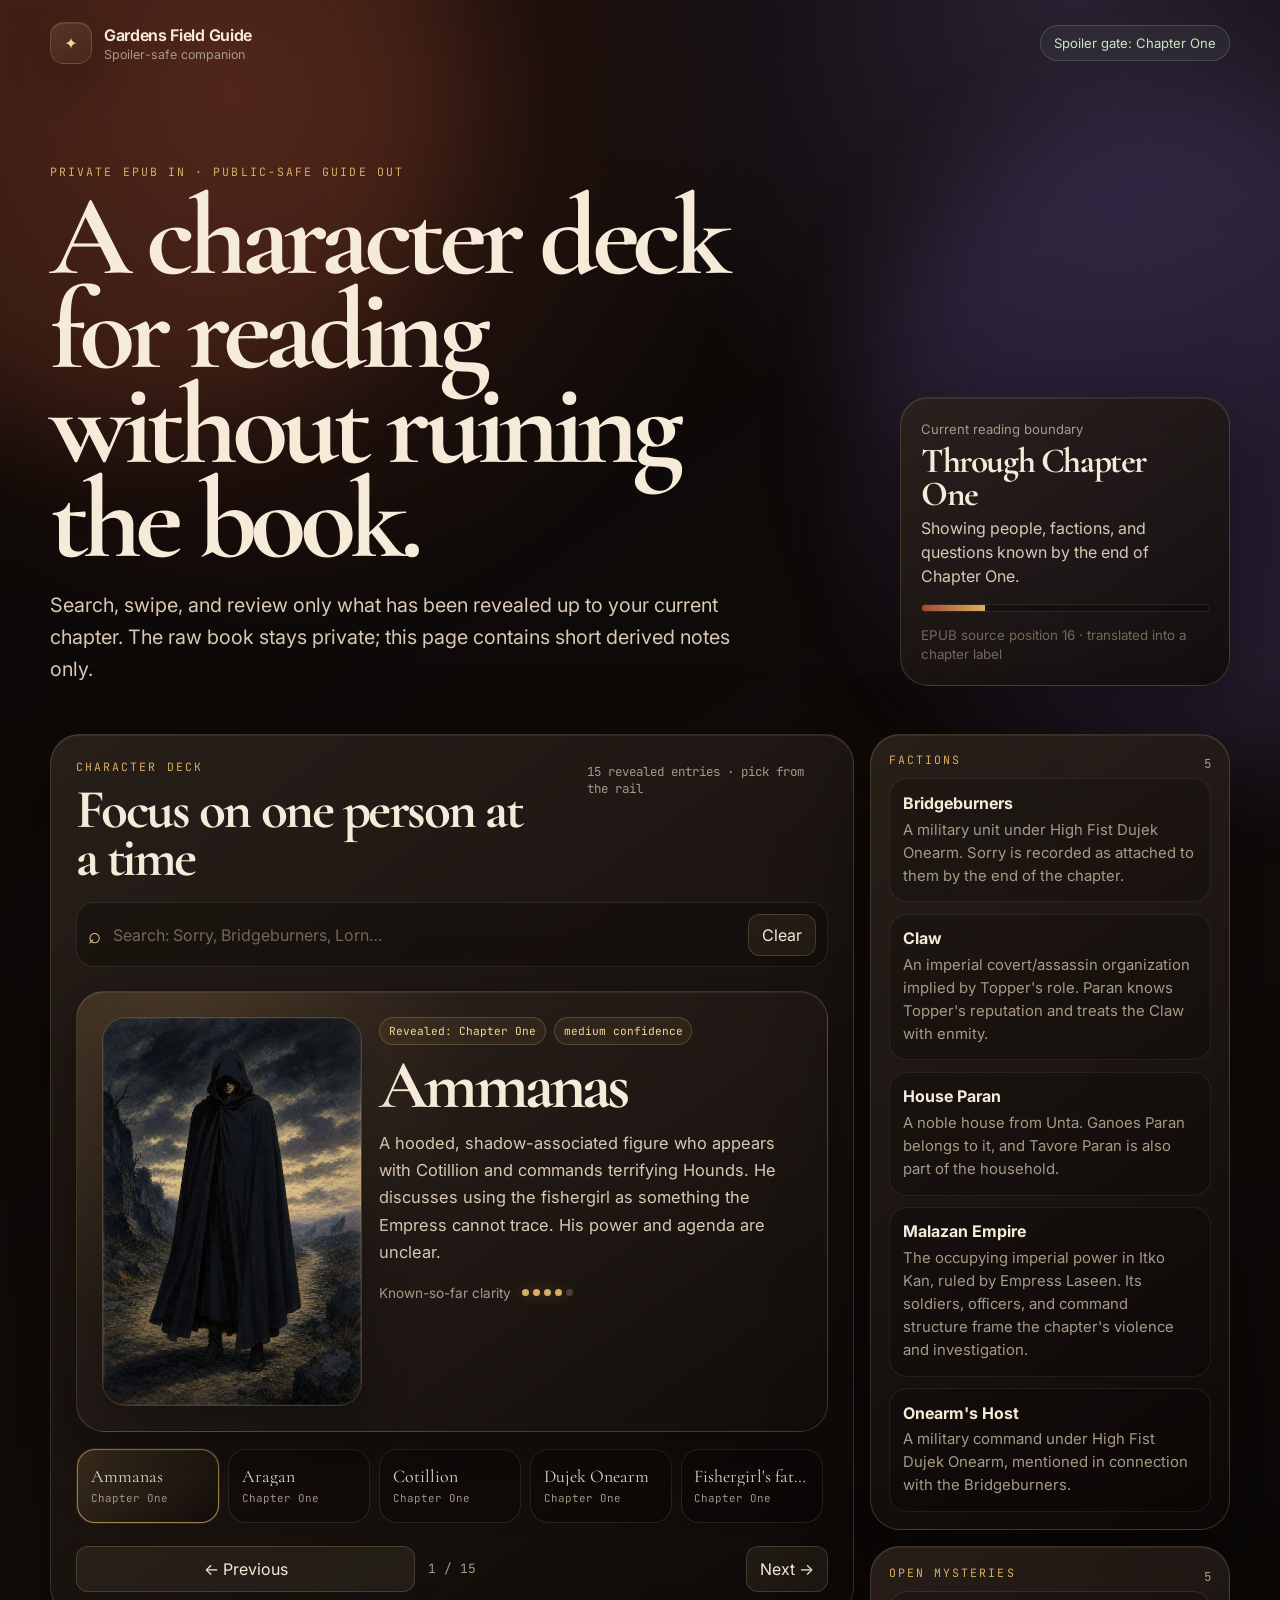
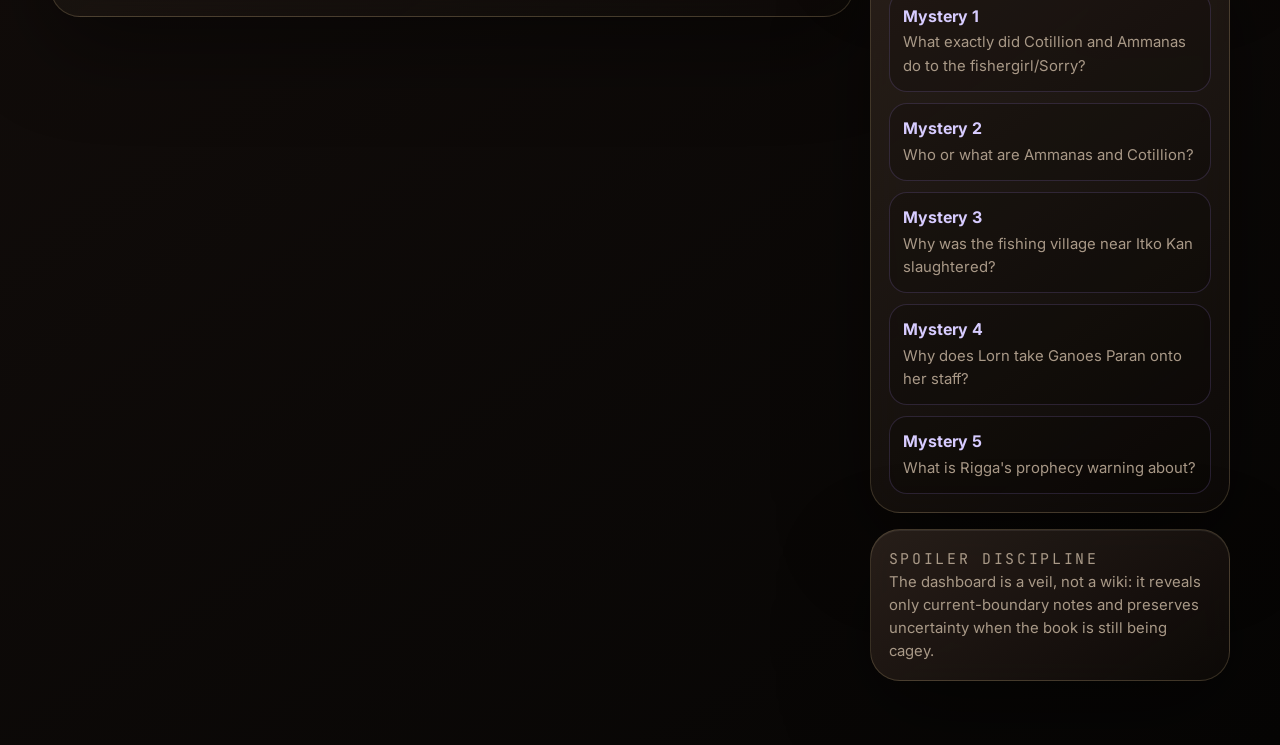
==== index.html @ d4dda5b7 "Deploy Chapter One canonical portraits" ====
<!doctype html>
<html lang="en">
<head>
  <meta charset="utf-8" />
  <meta name="viewport" content="width=device-width, initial-scale=1" />
  <title>Gardens Field Guide · Spoiler-Safe Reading Companion</title>
  <link rel="preconnect" href="https://fonts.googleapis.com">
  <link rel="preconnect" href="https://fonts.gstatic.com" crossorigin>
  <link href="https://fonts.googleapis.com/css2?family=Cormorant+Garamond:wght@500;600;700&family=Inter:wght@400;500;600;700&family=JetBrains+Mono:wght@400;500&display=swap" rel="stylesheet">
  <link rel="stylesheet" href="styles.css?v=20260531-chapter-one-canon-portraits" />
</head>
<body>
  <div class="ambient ambient-one" aria-hidden="true"></div>
  <div class="ambient ambient-two" aria-hidden="true"></div>

  <header class="masthead">
    <nav class="topbar" aria-label="Guide status">
      <a class="brand" href="#top" aria-label="Gardens field guide home">
        <span class="brand-mark">✦</span>
        <span>
          <strong>Gardens Field Guide</strong>
          <small>Spoiler-safe companion</small>
        </span>
      </a>
      <div class="status-pill" id="safe-status">No future-book facts shown</div>
    </nav>

    <section class="hero" id="top">
      <div class="hero-copy">
        <p class="eyebrow">Private EPUB in · public-safe guide out</p>
        <h1>A character deck for reading without ruining the book.</h1>
        <p class="lede">Search, swipe, and review only what has been revealed up to your current chapter. The raw book stays private; this page contains short derived notes only.</p>
      </div>

      <aside class="boundary-card" aria-labelledby="boundary-title">
        <span class="card-kicker">Current reading boundary</span>
        <h2 id="boundary-title">Through Chapter One</h2>
        <p id="boundary-explainer">Showing entries known by the end of Chapter One.</p>
        <div class="boundary-meter" aria-hidden="true"><span></span></div>
        <small id="boundary-technical">EPUB source position 16 · translated into a chapter label</small>
      </aside>
    </section>
  </header>

  <main class="layout-shell">
    <section class="deck-panel" aria-labelledby="deck-title">
      <div class="section-heading">
        <div>
          <p class="eyebrow">Character deck</p>
          <h2 id="deck-title">Focus on one person at a time</h2>
        </div>
        <p id="deck-count" class="count-label">Loading…</p>
      </div>

      <div class="search-wrap" role="search">
        <label class="sr-only" for="guide-search">Search characters, factions, or mysteries</label>
        <span aria-hidden="true">⌕</span>
        <input id="guide-search" type="search" autocomplete="off" placeholder="Search: Sorry, Bridgeburners, Lorn…" />
        <button id="clear-search" type="button">Clear</button>
      </div>

      <div class="deck-stage" aria-live="polite">
        <div id="character-stack" class="character-stack"></div>
      </div>

      <div class="deck-controls" aria-label="Character deck controls">
        <button id="prev-card" type="button">← Previous</button>
        <div id="card-progress" class="card-progress">—</div>
        <button id="next-card" type="button">Next →</button>
      </div>
    </section>

    <aside class="side-rail" aria-label="Reading notes">
      <section class="lore-panel">
        <div class="panel-title-row">
          <p class="eyebrow">Factions</p>
          <span id="faction-count">—</span>
        </div>
        <div id="factions" class="rune-list"></div>
      </section>

      <section class="lore-panel mysteries-panel">
        <div class="panel-title-row">
          <p class="eyebrow">Open mysteries</p>
          <span id="mystery-count">—</span>
        </div>
        <div id="mysteries" class="mystery-list"></div>
      </section>

      <section class="lore-panel safety-panel">
        <p class="eyebrow">Spoiler discipline</p>
        <p>The dashboard is a veil, not a wiki: it reveals only current-boundary notes and preserves uncertainty when the book is still being cagey.</p>
      </section>
    </aside>
  </main>

  <script src="app.js?v=20260531-chapter-one-canon-portraits"></script>
</body>
</html>
---- styles.css ----
:root {
  color-scheme: dark;
  --bg: #080605;
  --bg-2: #120d0b;
  --panel: rgba(28, 22, 18, 0.78);
  --panel-strong: rgba(39, 30, 24, 0.92);
  --panel-soft: rgba(255, 255, 255, 0.035);
  --ink: #f6ead9;
  --ink-soft: #d9c8b4;
  --muted: #a99987;
  --faint: #746858;
  --gold: #d9ad63;
  --gold-2: #f2d79c;
  --ember: #a14b32;
  --violet: #8d78c8;
  --green: #8fae8a;
  --border: rgba(242, 215, 156, 0.18);
  --border-soft: rgba(255, 255, 255, 0.08);
  --shadow: 0 30px 90px rgba(0, 0, 0, 0.42);
  --serif: "Cormorant Garamond", Georgia, serif;
  --sans: "Inter", system-ui, -apple-system, BlinkMacSystemFont, "Segoe UI", sans-serif;
  --mono: "JetBrains Mono", ui-monospace, SFMono-Regular, Menlo, monospace;
}

* { box-sizing: border-box; }
html { scroll-behavior: smooth; }
body {
  margin: 0;
  min-height: 100vh;
  color: var(--ink);
  font-family: var(--sans);
  background:
    radial-gradient(circle at 18% 4%, rgba(161, 75, 50, 0.32), transparent 34rem),
    radial-gradient(circle at 84% 0%, rgba(141, 120, 200, 0.22), transparent 31rem),
    linear-gradient(145deg, #090605 0%, #110c0a 48%, #060504 100%);
  overflow-x: hidden;
}

body::before {
  content: "";
  position: fixed;
  inset: 0;
  pointer-events: none;
  background-image:
    linear-gradient(rgba(255,255,255,0.025) 1px, transparent 1px),
    linear-gradient(90deg, rgba(255,255,255,0.018) 1px, transparent 1px);
  background-size: 56px 56px;
  mask-image: linear-gradient(to bottom, rgba(0,0,0,.8), transparent 82%);
  opacity: .55;
}

.ambient {
  position: fixed;
  width: 42rem;
  height: 42rem;
  border-radius: 999px;
  filter: blur(54px);
  opacity: .22;
  pointer-events: none;
  z-index: -1;
}
.ambient-one { top: -15rem; left: -13rem; background: #a14b32; }
.ambient-two { right: -16rem; top: 6rem; background: #6d5eb4; }

button, input { font: inherit; }
button { cursor: pointer; }
button:focus-visible, input:focus-visible { outline: 2px solid var(--gold); outline-offset: 3px; }

.masthead, .layout-shell { width: min(1180px, calc(100vw - 32px)); margin: 0 auto; }
.topbar {
  display: flex;
  justify-content: space-between;
  align-items: center;
  gap: 1rem;
  padding: 22px 0 10px;
}
.brand {
  display: inline-flex;
  align-items: center;
  gap: 12px;
  color: var(--ink);
  text-decoration: none;
}
.brand-mark {
  display: grid;
  place-items: center;
  width: 42px;
  height: 42px;
  border: 1px solid var(--border);
  border-radius: 14px;
  background: linear-gradient(145deg, rgba(242, 215, 156, .12), rgba(255,255,255,.02));
  color: var(--gold-2);
  box-shadow: inset 0 1px rgba(255,255,255,.08), 0 16px 40px rgba(0,0,0,.25);
}
.brand strong { display: block; font-weight: 650; letter-spacing: -0.02em; }
.brand small { display: block; margin-top: 2px; color: var(--muted); font-size: .78rem; }
.status-pill {
  border: 1px solid rgba(143, 174, 138, .28);
  color: #cde5c7;
  background: rgba(143, 174, 138, .08);
  border-radius: 999px;
  padding: 9px 13px;
  font-size: .82rem;
}

.hero {
  display: grid;
  grid-template-columns: minmax(0, 1fr) 330px;
  gap: clamp(1.2rem, 4vw, 4rem);
  align-items: end;
  padding: clamp(2rem, 7vw, 5.6rem) 0 2rem;
}
.eyebrow {
  margin: 0 0 .7rem;
  color: var(--gold);
  font-family: var(--mono);
  font-size: .72rem;
  letter-spacing: .18em;
  text-transform: uppercase;
}
h1, h2, h3 { text-wrap: pretty; }
h1 {
  max-width: 760px;
  margin: 0;
  font-family: var(--serif);
  font-size: clamp(3.25rem, 9vw, 7.3rem);
  font-weight: 700;
  line-height: .82;
  letter-spacing: -0.055em;
}
.lede {
  max-width: 690px;
  margin: 1.35rem 0 0;
  color: var(--ink-soft);
  font-size: clamp(1.02rem, 2vw, 1.24rem);
  line-height: 1.62;
}
.boundary-card, .deck-panel, .lore-panel {
  border: 1px solid var(--border);
  background: linear-gradient(145deg, rgba(44, 34, 28, .88), rgba(14, 10, 8, .78));
  box-shadow: var(--shadow), inset 0 1px rgba(255,255,255,.07);
  backdrop-filter: blur(18px);
}
.boundary-card {
  border-radius: 28px;
  padding: 1.25rem;
}
.card-kicker { color: var(--muted); font-size: .82rem; }
.boundary-card h2 {
  margin: .35rem 0 .35rem;
  font-family: var(--serif);
  font-size: 2.2rem;
  line-height: .95;
  letter-spacing: -0.04em;
}
.boundary-card p { margin: 0; color: var(--ink-soft); line-height: 1.5; }
.boundary-card small { display: block; margin-top: .85rem; color: var(--faint); line-height: 1.45; }
.boundary-meter {
  height: 8px;
  margin: 1rem 0 .8rem;
  overflow: hidden;
  border: 1px solid rgba(242, 215, 156, .12);
  border-radius: 999px;
  background: rgba(0,0,0,.28);
}
.boundary-meter span { display: block; width: 22%; height: 100%; background: linear-gradient(90deg, var(--ember), var(--gold)); box-shadow: 0 0 22px rgba(217, 173, 99, .35); }

.layout-shell {
  display: grid;
  grid-template-columns: minmax(0, 1fr) 360px;
  align-items: start;
  gap: 1rem;
  padding: 1rem 0 4rem;
}
.deck-panel, .lore-panel {
  border-radius: 30px;
}
.deck-panel { min-height: 650px; padding: clamp(1rem, 2.5vw, 1.55rem); }
.section-heading, .panel-title-row {
  display: flex;
  align-items: start;
  justify-content: space-between;
  gap: 1rem;
}
.section-heading h2 {
  margin: 0;
  font-family: var(--serif);
  font-size: clamp(2.2rem, 4.3vw, 4rem);
  line-height: .88;
  letter-spacing: -0.045em;
}
.count-label, .panel-title-row span {
  margin: .2rem 0 0;
  color: var(--muted);
  font-family: var(--mono);
  font-size: .78rem;
}
.search-wrap {
  display: grid;
  grid-template-columns: auto 1fr auto;
  align-items: center;
  gap: .65rem;
  margin: 1.25rem 0 .5rem;
  padding: .65rem .7rem;
  border: 1px solid rgba(255,255,255,.09);
  border-radius: 18px;
  background: rgba(0,0,0,.24);
}
.search-wrap span { color: var(--gold-2); font-size: 1.4rem; line-height: 1; }
.search-wrap input {
  min-width: 0;
  border: 0;
  outline: 0;
  color: var(--ink);
  background: transparent;
}
.search-wrap input::placeholder { color: var(--faint); }
.search-wrap button, .deck-controls button {
  border: 1px solid rgba(242, 215, 156, .18);
  border-radius: 12px;
  color: var(--ink);
  background: rgba(242, 215, 156, .07);
  padding: .62rem .82rem;
}
.search-wrap button:hover, .deck-controls button:hover { background: rgba(242, 215, 156, .13); }

.deck-stage {
  position: relative;
  padding: 1rem 0 0;
}
.character-stack {
  display: grid;
  gap: .95rem;
}
.focus-card-wrap {
  position: relative;
}
.character-card {
  display: grid;
  grid-template-columns: minmax(180px, 260px) minmax(0, 1fr);
  gap: 1.1rem;
  min-height: 430px;
  padding: clamp(1.05rem, 2.4vw, 1.55rem);
  border: 1px solid rgba(242, 215, 156, .18);
  border-radius: 28px;
  background:
    radial-gradient(circle at 14% 10%, rgba(217, 173, 99, .16), transparent 18rem),
    linear-gradient(145deg, rgba(48, 37, 30, .98), rgba(18, 13, 11, .98));
  box-shadow: 0 22px 70px rgba(0,0,0,.38), inset 0 1px rgba(255,255,255,.07);
}
.character-rail {
  display: grid;
  grid-auto-flow: column;
  grid-auto-columns: minmax(142px, 1fr);
  gap: .55rem;
  overflow-x: auto;
  padding: .15rem .1rem .5rem;
  scrollbar-width: thin;
  scrollbar-color: rgba(242, 215, 156, .32) rgba(0,0,0,.2);
}
.rail-card {
  min-height: 74px;
  border: 1px solid rgba(242, 215, 156, .12);
  border-radius: 18px;
  padding: .75rem .8rem;
  color: var(--ink-soft);
  background: rgba(0,0,0,.22);
  text-align: left;
  cursor: pointer;
  transition: transform .18s ease, border-color .18s ease, background .18s ease;
}
.rail-card:hover,
.rail-card:focus-visible {
  transform: translateY(-2px);
  border-color: rgba(242, 215, 156, .34);
  background: rgba(242, 215, 156, .075);
  outline: none;
}
.rail-card[aria-current="true"] {
  border-color: rgba(217, 173, 99, .7);
  background: linear-gradient(145deg, rgba(217, 173, 99, .18), rgba(0,0,0,.22));
  box-shadow: inset 0 1px rgba(255,255,255,.06), 0 0 0 1px rgba(217,173,99,.12);
}
.rail-name {
  display: block;
  overflow: hidden;
  text-overflow: ellipsis;
  white-space: nowrap;
  color: var(--ink);
  font-family: var(--serif);
  font-size: 1.12rem;
  line-height: 1.05;
}
.rail-meta {
  display: block;
  margin-top: .35rem;
  color: var(--muted);
  font-family: var(--mono);
  font-size: .68rem;
}
.sigel, .character-portrait {
  position: relative;
  display: grid;
  place-items: center;
  align-self: start;
  width: 100%;
  max-width: 260px;
  min-height: 348px;
  border: 1px solid rgba(242, 215, 156, .22);
  border-radius: 54px 54px 22px 22px;
  overflow: hidden;
  color: var(--gold-2);
  background:
    linear-gradient(135deg, rgba(217, 173, 99, .15), transparent),
    rgba(0,0,0,.25);
  box-shadow: inset 0 1px rgba(255,255,255,.08), 0 18px 46px rgba(0,0,0,.28);
  font-family: var(--serif);
  font-size: 4rem;
  font-weight: 700;
  text-transform: uppercase;
}
.sigel {
  width: 118px;
  height: 148px;
  min-height: 148px;
  max-width: 118px;
}
.character-portrait {
  margin: 0;
  border-radius: 24px;
  background: rgba(0,0,0,.28);
}
.character-portrait img {
  width: 100%;
  height: 100%;
  min-height: 348px;
  object-fit: cover;
  object-position: center top;
  display: block;
}
.character-portrait::after {
  content: "";
  position: absolute;
  inset: 0;
  pointer-events: none;
  box-shadow: inset 0 0 0 1px rgba(255,255,255,.06), inset 0 -52px 72px rgba(0,0,0,.22);
}
.sigel::after {
  content: "";
  position: absolute;
  inset: 12px;
  border: 1px solid rgba(242, 215, 156, .14);
  border-radius: inherit;
}
.card-body { min-width: 0; }
.card-meta {
  display: flex;
  flex-wrap: wrap;
  align-items: center;
  gap: .5rem;
  margin-bottom: .75rem;
}
.badge {
  display: inline-flex;
  align-items: center;
  gap: .35rem;
  min-height: 28px;
  padding: .28rem .55rem;
  border: 1px solid rgba(242, 215, 156, .2);
  border-radius: 999px;
  color: var(--gold-2);
  background: rgba(217, 173, 99, .075);
  font-family: var(--mono);
  font-size: .7rem;
}
.character-card h3 {
  margin: 0;
  font-family: var(--serif);
  font-size: clamp(2.5rem, 5.4vw, 4.7rem);
  line-height: .82;
  letter-spacing: -0.055em;
}
.character-card p {
  max-width: 650px;
  margin: 1rem 0 0;
  color: var(--ink-soft);
  font-size: 1.03rem;
  line-height: 1.66;
}
.proximity-row {
  display: flex;
  align-items: center;
  gap: .7rem;
  margin-top: 1.15rem;
  color: var(--muted);
  font-size: .85rem;
}
.proximity-dots { display: inline-flex; gap: .25rem; }
.proximity-dots span {
  width: 7px;
  height: 7px;
  border-radius: 99px;
  background: rgba(242, 215, 156, .22);
}
.proximity-dots span.active { background: var(--gold); box-shadow: 0 0 16px rgba(217,173,99,.45); }
.empty-state {
  position: absolute;
  inset: 0;
  display: grid;
  place-items: center;
  min-height: 280px;
  border: 1px dashed rgba(242, 215, 156, .2);
  border-radius: 28px;
  color: var(--muted);
  text-align: center;
  padding: 2rem;
}
.deck-controls {
  display: grid;
  grid-template-columns: 1fr auto 1fr;
  align-items: center;
  gap: .8rem;
  margin-top: .9rem;
}
.deck-controls button { min-height: 46px; }
.deck-controls button:last-child { justify-self: end; }
.card-progress { color: var(--muted); font-family: var(--mono); font-size: .8rem; }

.side-rail { display: grid; gap: 1rem; align-content: start; }
.lore-panel { padding: 1.1rem; }
.rune-list, .mystery-list { display: grid; gap: .7rem; }
.rune-item, .mystery-item {
  border: 1px solid rgba(255,255,255,.075);
  border-radius: 18px;
  padding: .85rem;
  background: rgba(0,0,0,.19);
}
.rune-item strong, .mystery-item strong { display: block; margin-bottom: .35rem; color: var(--ink); }
.rune-item p, .mystery-item p, .safety-panel p { margin: 0; color: var(--muted); line-height: 1.55; font-size: .93rem; }
.mystery-item { border-color: rgba(141, 120, 200, .22); }
.mystery-item strong { color: #d7ccff; }

.sr-only {
  position: absolute;
  width: 1px;
  height: 1px;
  padding: 0;
  margin: -1px;
  overflow: hidden;
  clip: rect(0, 0, 0, 0);
  white-space: nowrap;
  border: 0;
}

@media (max-width: 980px) {
  .hero, .layout-shell { grid-template-columns: 1fr; }
  .boundary-card { max-width: 520px; }
  .side-rail { grid-template-columns: 1fr 1fr; }
  .safety-panel { grid-column: 1 / -1; }
}
@media (max-width: 680px) {
  .masthead, .layout-shell { width: min(100vw - 22px, 1180px); }
  .topbar { align-items: start; }
  .status-pill { display: none; }
  h1 { font-size: clamp(3rem, 16vw, 4.7rem); }
  .section-heading { display: block; }
  .deck-panel { min-height: auto; border-radius: 22px; }
  .character-card { min-height: auto; grid-template-columns: 1fr; gap: .85rem; }
  .character-portrait { max-width: 100%; min-height: 420px; }
  .character-portrait img { min-height: 420px; }
  .character-rail { grid-auto-columns: minmax(132px, 72%); }
  .sigel { width: 82px; height: 100px; border-radius: 38px 38px 18px 18px; font-size: 3rem; }
  .character-card p { font-size: .97rem; }
  .side-rail { grid-template-columns: 1fr; }
  .safety-panel { grid-column: auto; }
  .search-wrap { grid-template-columns: auto 1fr; }
  .search-wrap button { grid-column: 1 / -1; width: 100%; }
}

@media (prefers-reduced-motion: reduce) {
  *, *::before, *::after { transition: none !important; animation: none !important; scroll-behavior: auto !important; }
}
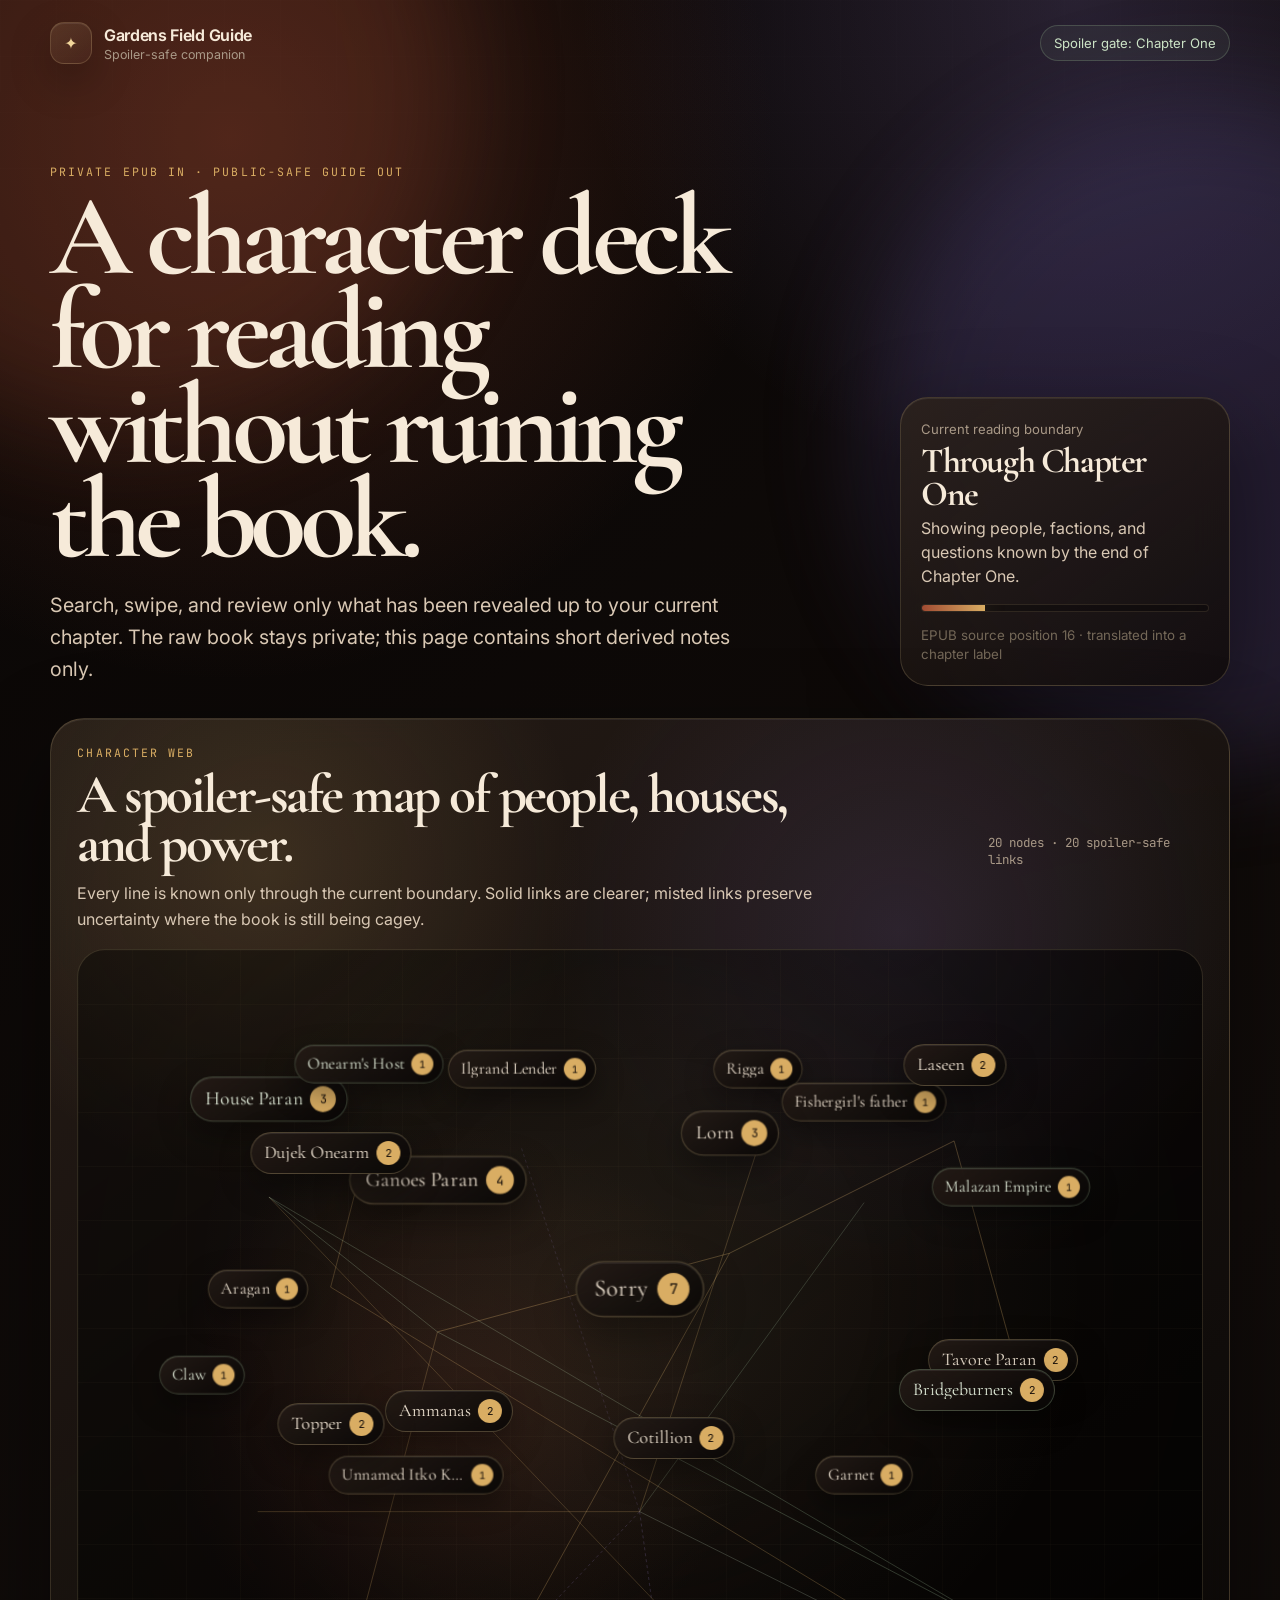
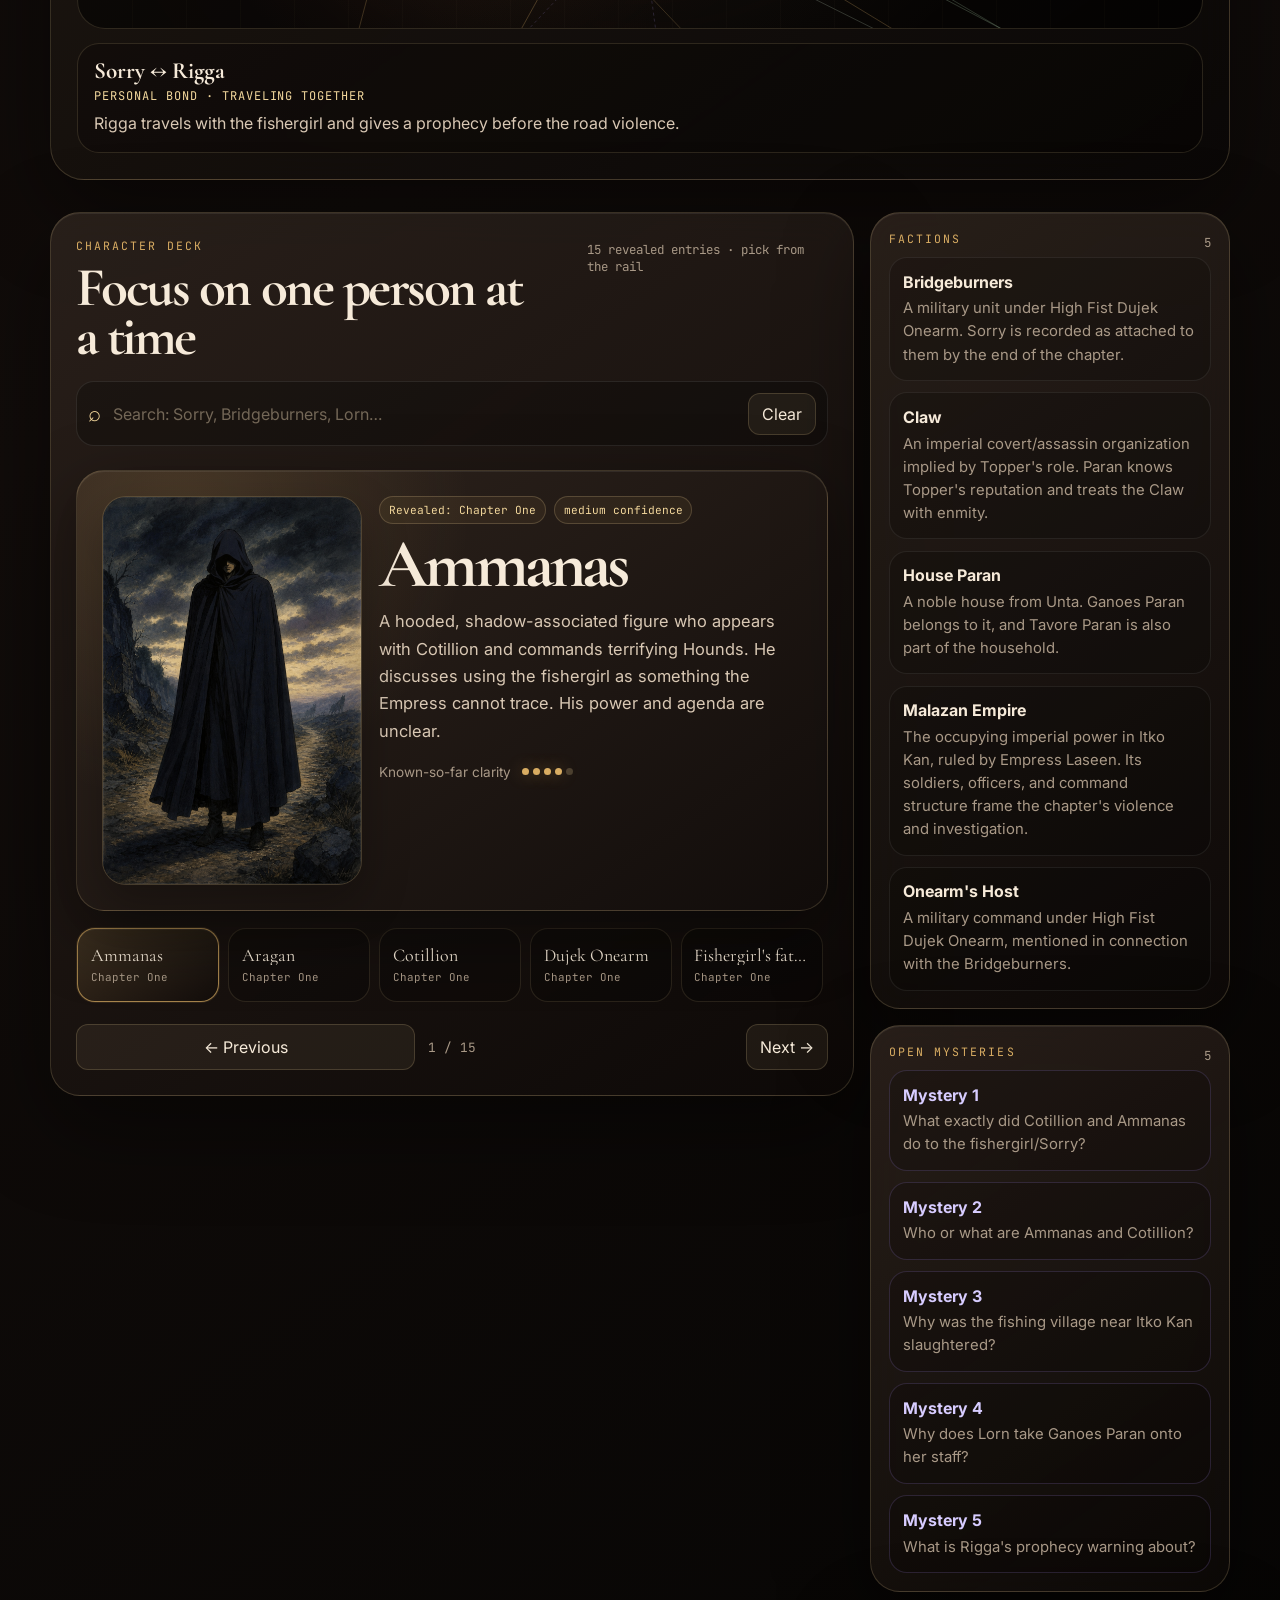
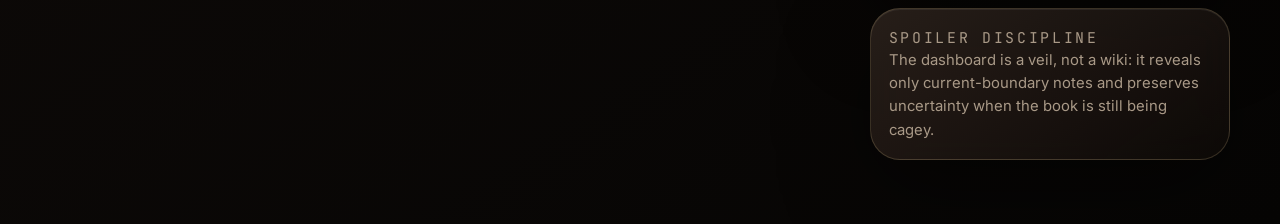
==== commit af10046f: "Deploy character relationship web" ====
--- a/index.html
+++ b/index.html
@@ -7,7 +7,7 @@
   <link rel="preconnect" href="https://fonts.googleapis.com">
   <link rel="preconnect" href="https://fonts.gstatic.com" crossorigin>
   <link href="https://fonts.googleapis.com/css2?family=Cormorant+Garamond:wght@500;600;700&family=Inter:wght@400;500;600;700&family=JetBrains+Mono:wght@400;500&display=swap" rel="stylesheet">
-  <link rel="stylesheet" href="styles.css?v=20260531-chapter-one-canon-portraits" />
+  <link rel="stylesheet" href="styles.css?v=20260603-character-web" />
 </head>
 <body>
   <div class="ambient ambient-one" aria-hidden="true"></div>
@@ -41,6 +41,21 @@
       </aside>
     </section>
   </header>
+
+  <section class="map-shell" aria-labelledby="map-title">
+    <div class="map-panel">
+      <div class="section-heading map-heading">
+        <div>
+          <p class="eyebrow">Character web</p>
+          <h2 id="map-title">A spoiler-safe map of people, houses, and power.</h2>
+        </div>
+        <p id="map-count" class="count-label">Loading…</p>
+      </div>
+      <p class="map-lede">Every line is known only through the current boundary. Solid links are clearer; misted links preserve uncertainty where the book is still being cagey.</p>
+      <div class="map-stage" id="relationship-map" aria-label="Character relationship map"></div>
+      <div id="map-detail" class="map-detail" aria-live="polite"></div>
+    </div>
+  </section>
 
   <main class="layout-shell">
     <section class="deck-panel" aria-labelledby="deck-title">
@@ -94,6 +109,6 @@
     </aside>
   </main>
 
-  <script src="app.js?v=20260531-chapter-one-canon-portraits"></script>
+  <script src="app.js?v=20260603-character-web"></script>
 </body>
 </html>
--- a/styles.css
+++ b/styles.css
@@ -480,3 +480,178 @@
 @media (prefers-reduced-motion: reduce) {
   *, *::before, *::after { transition: none !important; animation: none !important; scroll-behavior: auto !important; }
 }
+
+/* Spoiler-safe character web */
+.map-shell {
+  width: min(1180px, calc(100vw - 32px));
+  margin: 0 auto;
+  padding: 0 0 1rem;
+}
+
+.map-panel {
+  border: 1px solid var(--border);
+  border-radius: 34px;
+  padding: clamp(1rem, 2.6vw, 1.65rem);
+  background:
+    radial-gradient(circle at 18% 14%, rgba(217, 173, 99, .15), transparent 20rem),
+    radial-gradient(circle at 72% 20%, rgba(141, 120, 200, .16), transparent 22rem),
+    linear-gradient(145deg, rgba(39, 30, 24, .92), rgba(10, 7, 6, .88));
+  box-shadow: var(--shadow), inset 0 1px rgba(255,255,255,.07);
+  backdrop-filter: blur(18px);
+}
+
+.map-heading { align-items: end; }
+.map-lede {
+  max-width: 760px;
+  margin: .8rem 0 1rem;
+  color: var(--ink-soft);
+  line-height: 1.62;
+}
+
+.map-stage {
+  position: relative;
+  min-height: clamp(500px, 55vw, 680px);
+  border: 1px solid rgba(242, 215, 156, .14);
+  border-radius: 28px;
+  overflow: hidden;
+  background:
+    radial-gradient(circle at 50% 50%, rgba(242, 215, 156, .08), transparent 28rem),
+    radial-gradient(circle at 34% 68%, rgba(161, 75, 50, .16), transparent 18rem),
+    linear-gradient(145deg, rgba(0,0,0,.28), rgba(0,0,0,.52));
+}
+
+.map-canvas,
+.map-veil,
+.map-edge,
+.map-edge svg {
+  position: absolute;
+  inset: 0;
+}
+
+.map-canvas {
+  overflow: hidden;
+  border-radius: inherit;
+}
+
+.map-veil {
+  pointer-events: none;
+  background-image:
+    linear-gradient(rgba(242,215,156,.035) 1px, transparent 1px),
+    linear-gradient(90deg, rgba(242,215,156,.026) 1px, transparent 1px),
+    radial-gradient(circle at center, transparent 0 34%, rgba(0,0,0,.22) 88%);
+  background-size: 54px 54px, 54px 54px, 100% 100%;
+  opacity: .72;
+}
+
+.map-edge {
+  border: 0;
+  padding: 0;
+  background: transparent;
+  cursor: pointer;
+  opacity: var(--alpha, .72);
+  mix-blend-mode: screen;
+  transition: opacity .18s ease, filter .18s ease;
+}
+
+.map-edge line {
+  stroke: rgba(217, 173, 99, .64);
+  stroke-width: .42;
+  vector-effect: non-scaling-stroke;
+  filter: drop-shadow(0 0 6px rgba(217,173,99,.26));
+}
+
+.map-edge line.uncertain {
+  stroke: rgba(141, 120, 200, .62);
+  stroke-dasharray: 3 3;
+}
+
+.map-edge-command line { stroke: rgba(217, 173, 99, .78); }
+.map-edge-lineage line { stroke: rgba(143, 174, 138, .76); }
+.map-edge-mystery line,
+.map-edge-uncertain line { stroke: rgba(141, 120, 200, .72); }
+.map-edge-faction line { stroke: rgba(205, 229, 199, .62); }
+.map-edge:hover,
+.map-edge.is-selected,
+.map-edge.is-related { opacity: 1; filter: brightness(1.4); }
+.map-edge.is-selected line,
+.map-edge.is-related line { stroke-width: .78; }
+
+.map-node {
+  position: absolute;
+  left: calc(var(--x) * 1%);
+  top: calc(var(--y) * 1%);
+  transform: translate(-50%, -50%) scale(var(--node-scale, 1));
+  display: grid;
+  grid-template-columns: minmax(0, 1fr) auto;
+  align-items: center;
+  gap: .45rem;
+  max-width: 190px;
+  min-height: 42px;
+  border: 1px solid rgba(242, 215, 156, .24);
+  border-radius: 999px;
+  padding: .48rem .62rem .48rem .82rem;
+  color: var(--ink);
+  background: linear-gradient(145deg, rgba(36, 27, 22, .96), rgba(9, 7, 6, .9));
+  box-shadow: 0 12px 32px rgba(0,0,0,.38), inset 0 1px rgba(255,255,255,.08);
+  backdrop-filter: blur(12px);
+  z-index: 3;
+  transition: transform .18s ease, border-color .18s ease, background .18s ease, box-shadow .18s ease;
+}
+
+.map-node span {
+  overflow: hidden;
+  text-overflow: ellipsis;
+  white-space: nowrap;
+  font-family: var(--serif);
+  font-size: clamp(.92rem, 1.4vw, 1.18rem);
+  line-height: 1;
+}
+
+.map-node em {
+  display: grid;
+  place-items: center;
+  width: 24px;
+  height: 24px;
+  border-radius: 99px;
+  color: #140d09;
+  background: var(--gold);
+  font-family: var(--mono);
+  font-size: .68rem;
+  font-style: normal;
+}
+
+.map-node-faction {
+  border-color: rgba(143, 174, 138, .34);
+  color: #e7f2df;
+}
+.map-node-concept { border-color: rgba(141, 120, 200, .34); }
+.map-node:hover,
+.map-node.is-selected,
+.map-node.is-related {
+  transform: translate(-50%, -50%) scale(calc(var(--node-scale, 1) * 1.08));
+  border-color: rgba(242, 215, 156, .7);
+  background: linear-gradient(145deg, rgba(70, 50, 34, .98), rgba(15, 10, 8, .96));
+  box-shadow: 0 18px 46px rgba(0,0,0,.42), 0 0 0 1px rgba(217,173,99,.2), 0 0 32px rgba(217,173,99,.16);
+}
+
+.map-detail {
+  display: grid;
+  gap: .25rem;
+  min-height: 110px;
+  margin-top: .9rem;
+  border: 1px solid rgba(242, 215, 156, .14);
+  border-radius: 22px;
+  padding: 1rem;
+  background: rgba(0,0,0,.22);
+}
+.map-detail strong { color: var(--ink); font-family: var(--serif); font-size: 1.45rem; line-height: 1; }
+.map-detail span { color: var(--gold-2); font-family: var(--mono); font-size: .75rem; text-transform: uppercase; letter-spacing: .08em; }
+.map-detail p { margin: .2rem 0 0; color: var(--ink-soft); line-height: 1.55; }
+
+@media (max-width: 680px) {
+  .map-shell { width: min(100vw - 22px, 1180px); }
+  .map-stage { min-height: 620px; }
+  .map-node { max-width: 138px; min-height: 38px; padding: .42rem .48rem .42rem .62rem; }
+  .map-node span { font-size: .92rem; }
+  .map-node em { width: 20px; height: 20px; font-size: .62rem; }
+}
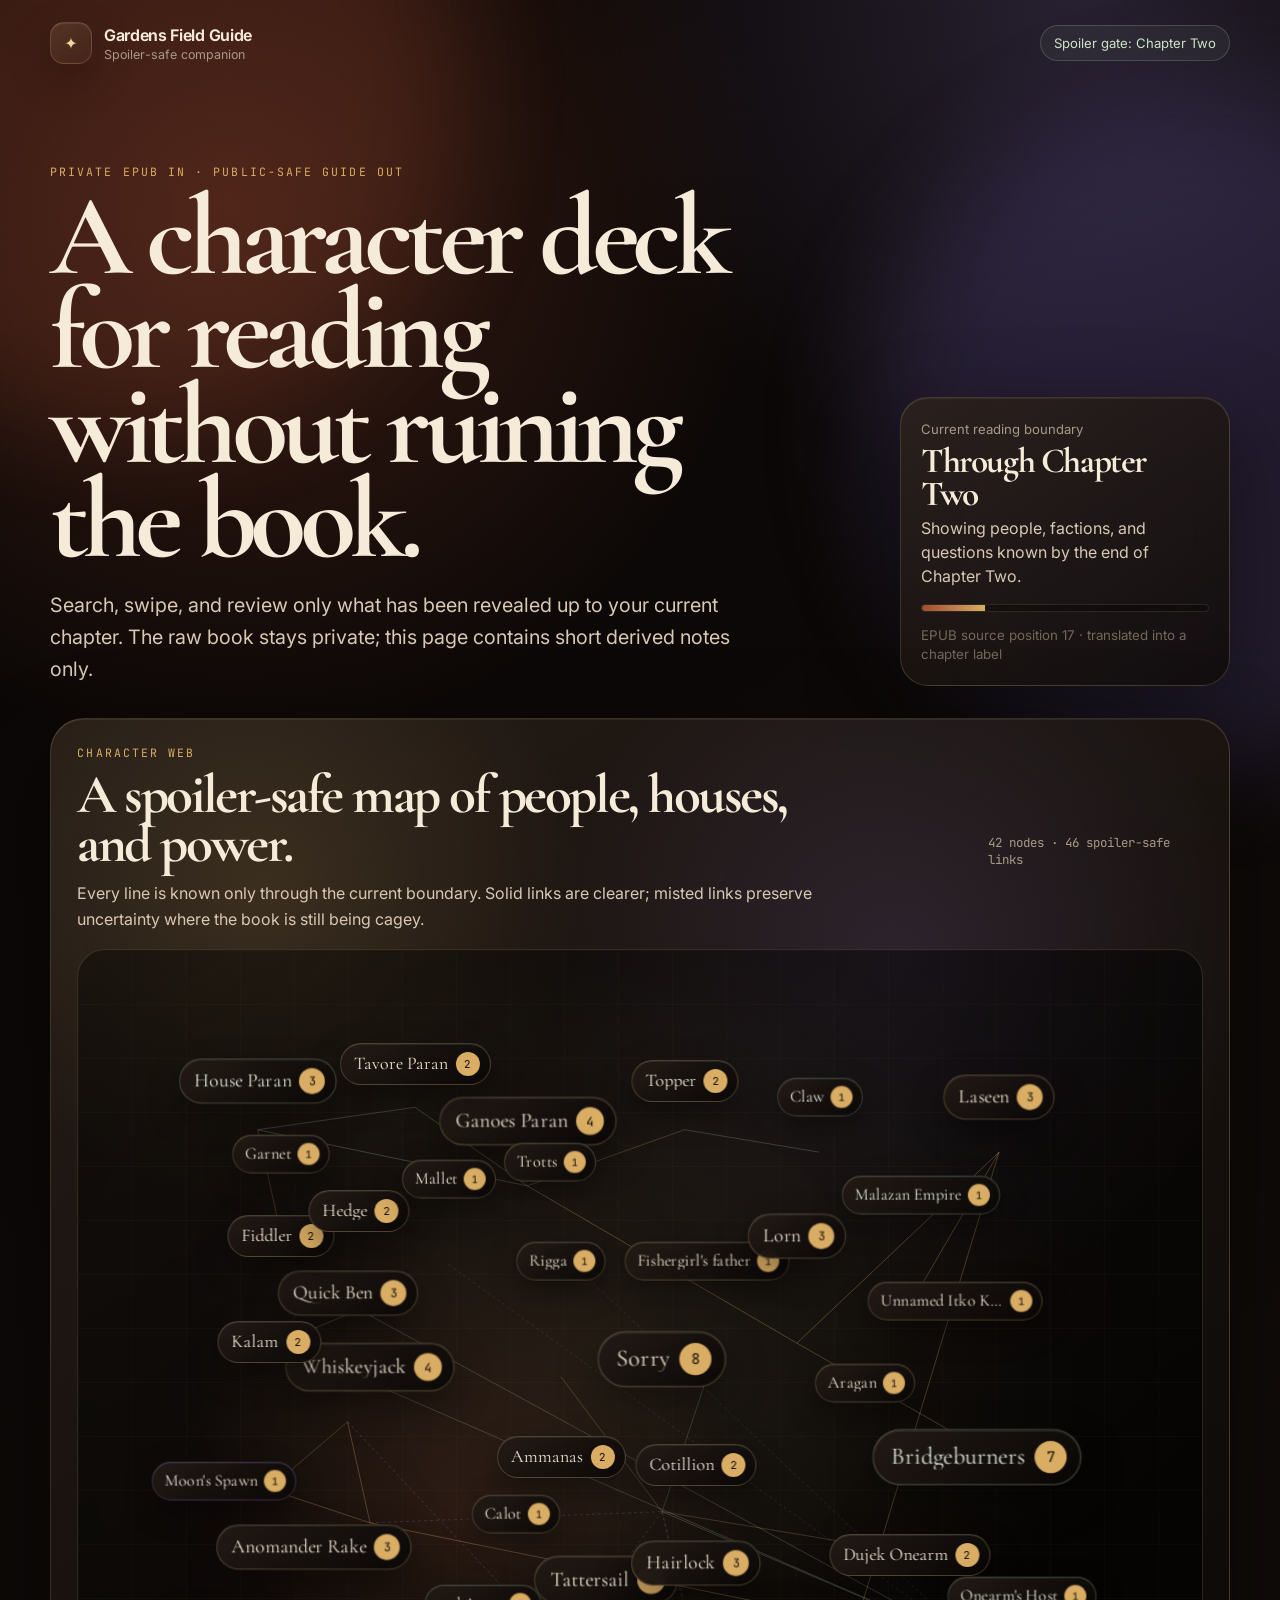
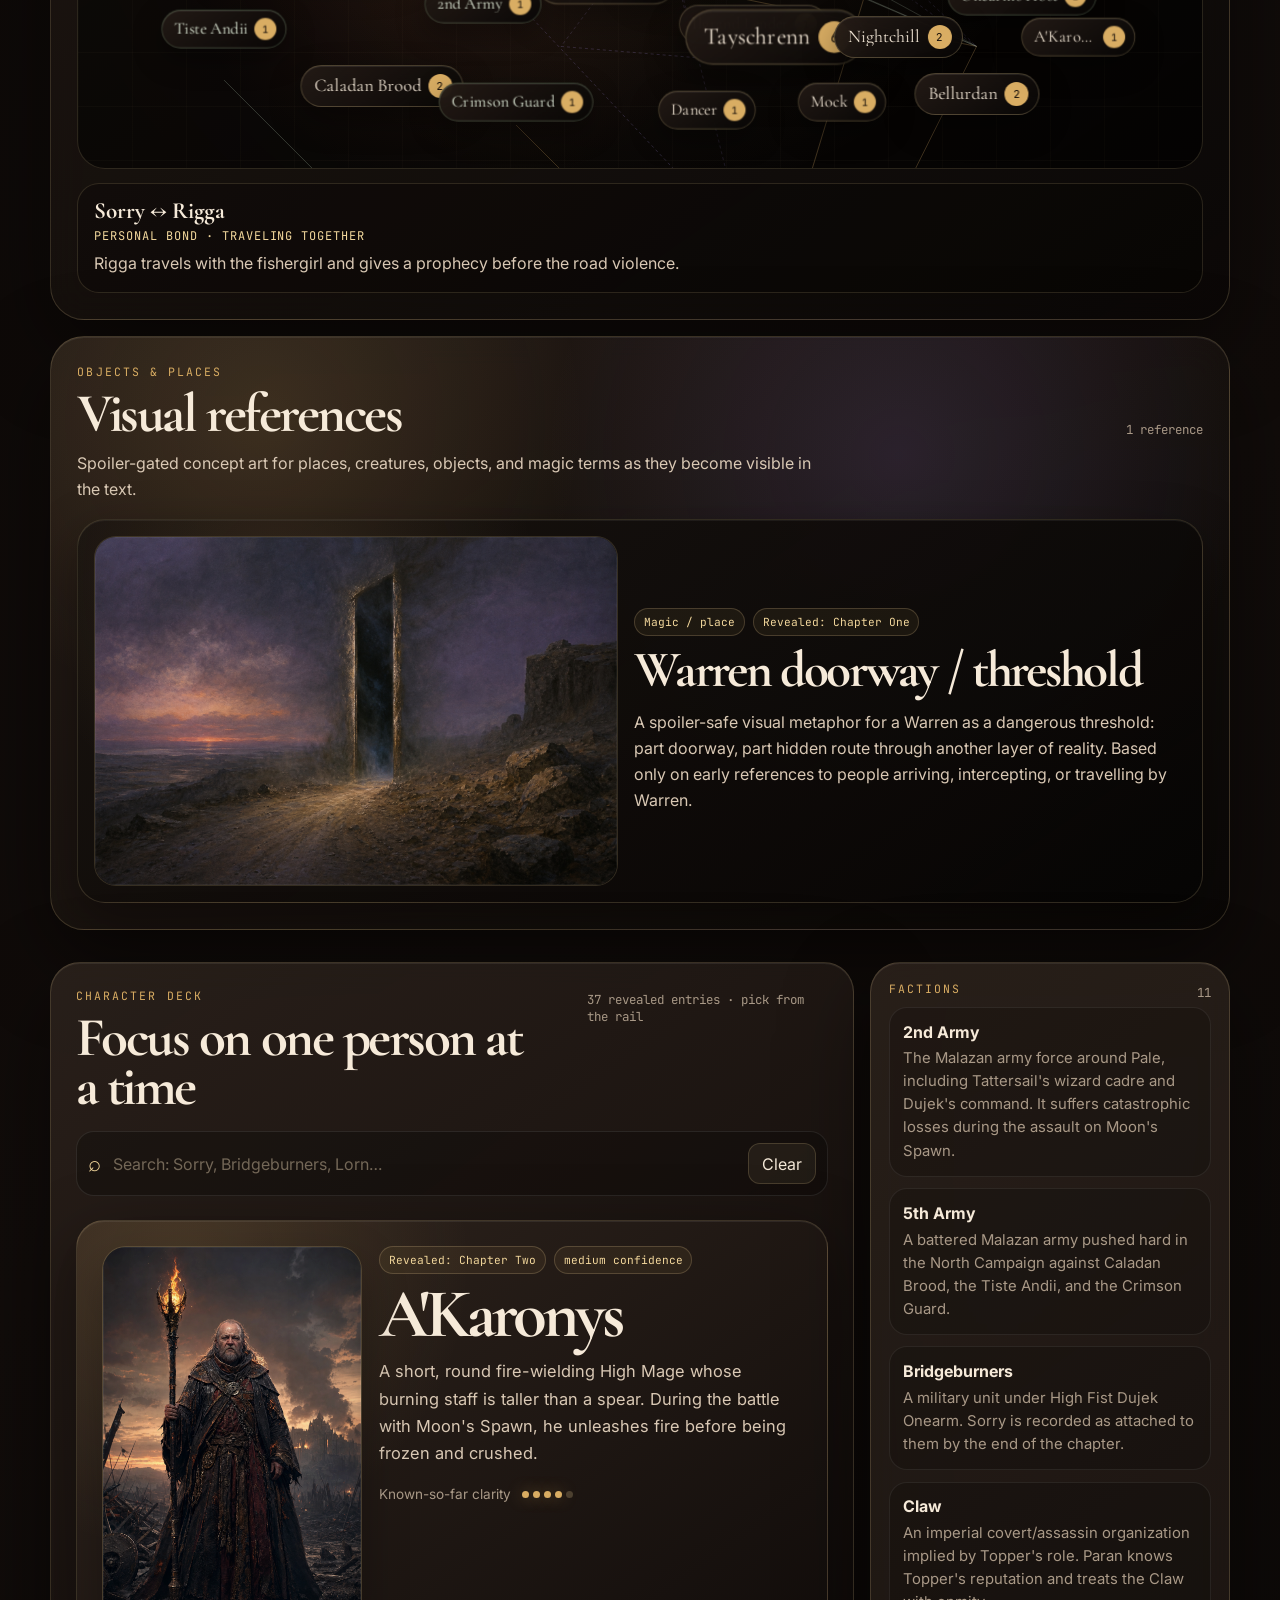
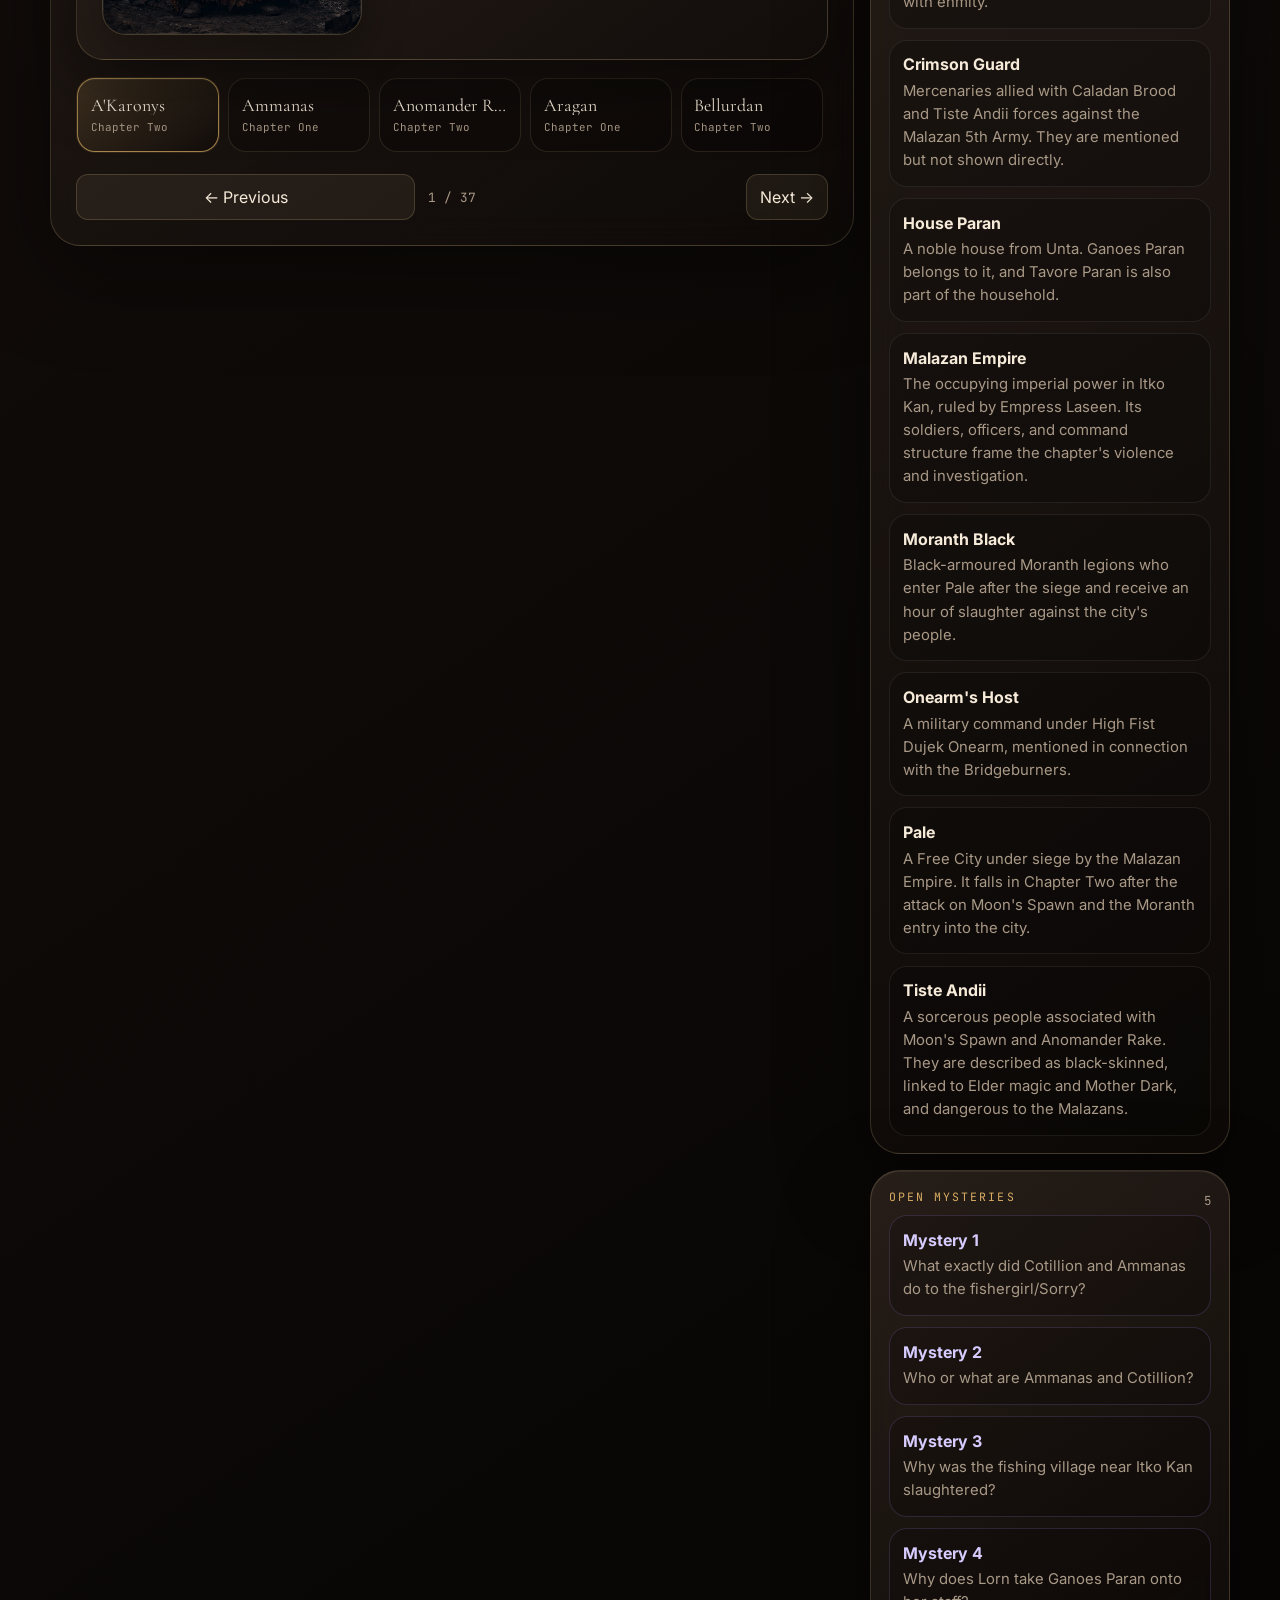
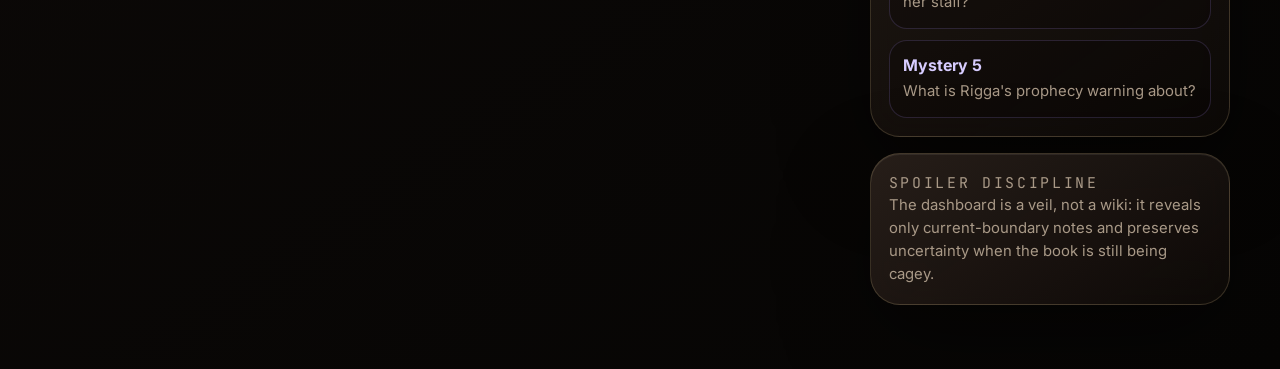
==== commit fd4ba72f: "Deploy Warren doorway visual reference" ====
--- a/index.html
+++ b/index.html
@@ -7,7 +7,7 @@
   <link rel="preconnect" href="https://fonts.googleapis.com">
   <link rel="preconnect" href="https://fonts.gstatic.com" crossorigin>
   <link href="https://fonts.googleapis.com/css2?family=Cormorant+Garamond:wght@500;600;700&family=Inter:wght@400;500;600;700&family=JetBrains+Mono:wght@400;500&display=swap" rel="stylesheet">
-  <link rel="stylesheet" href="styles.css?v=20260603-character-web" />
+  <link rel="stylesheet" href="styles.css?v=20260708-warren-door-reference" />
 </head>
 <body>
   <div class="ambient ambient-one" aria-hidden="true"></div>
@@ -54,6 +54,20 @@
       <p class="map-lede">Every line is known only through the current boundary. Solid links are clearer; misted links preserve uncertainty where the book is still being cagey.</p>
       <div class="map-stage" id="relationship-map" aria-label="Character relationship map"></div>
       <div id="map-detail" class="map-detail" aria-live="polite"></div>
+    </div>
+  </section>
+
+  <section class="reference-shell" aria-labelledby="reference-title">
+    <div class="reference-panel">
+      <div class="section-heading reference-heading">
+        <div>
+          <p class="eyebrow">Objects & places</p>
+          <h2 id="reference-title">Visual references</h2>
+        </div>
+        <p id="reference-count" class="count-label">Loading…</p>
+      </div>
+      <p class="reference-lede">Spoiler-gated concept art for places, creatures, objects, and magic terms as they become visible in the text.</p>
+      <div id="visual-references" class="reference-grid"></div>
     </div>
   </section>
 
@@ -109,6 +123,6 @@
     </aside>
   </main>
 
-  <script src="app.js?v=20260603-character-web"></script>
+  <script src="app.js?v=20260708-warren-door-reference"></script>
 </body>
 </html>
--- a/styles.css
+++ b/styles.css
@@ -482,13 +482,15 @@
 }
 
 /* Spoiler-safe character web */
-.map-shell {
+.map-shell,
+.reference-shell {
   width: min(1180px, calc(100vw - 32px));
   margin: 0 auto;
   padding: 0 0 1rem;
 }
 
-.map-panel {
+.map-panel,
+.reference-panel {
   border: 1px solid var(--border);
   border-radius: 34px;
   padding: clamp(1rem, 2.6vw, 1.65rem);
@@ -500,8 +502,10 @@
   backdrop-filter: blur(18px);
 }
 
-.map-heading { align-items: end; }
-.map-lede {
+.map-heading,
+.reference-heading { align-items: end; }
+.map-lede,
+.reference-lede {
   max-width: 760px;
   margin: .8rem 0 1rem;
   color: var(--ink-soft);
@@ -510,7 +514,7 @@
 
 .map-stage {
   position: relative;
-  min-height: clamp(500px, 55vw, 680px);
+  min-height: clamp(640px, 68vw, 820px);
   border: 1px solid rgba(242, 215, 156, .14);
   border-radius: 28px;
   overflow: hidden;
@@ -648,10 +652,68 @@
 .map-detail span { color: var(--gold-2); font-family: var(--mono); font-size: .75rem; text-transform: uppercase; letter-spacing: .08em; }
 .map-detail p { margin: .2rem 0 0; color: var(--ink-soft); line-height: 1.55; }
 
+.reference-grid {
+  display: grid;
+  grid-template-columns: repeat(auto-fit, minmax(280px, 1fr));
+  gap: 1rem;
+}
+.reference-card {
+  display: grid;
+  grid-template-columns: minmax(240px, .95fr) minmax(0, 1fr);
+  gap: 1rem;
+  border: 1px solid rgba(242, 215, 156, .16);
+  border-radius: 28px;
+  padding: 1rem;
+  background:
+    radial-gradient(circle at 18% 16%, rgba(217, 173, 99, .13), transparent 16rem),
+    linear-gradient(145deg, rgba(24, 18, 15, .96), rgba(6, 5, 4, .92));
+  box-shadow: 0 18px 54px rgba(0,0,0,.32), inset 0 1px rgba(255,255,255,.06);
+}
+.reference-art {
+  position: relative;
+  margin: 0;
+  min-height: 280px;
+  border: 1px solid rgba(242, 215, 156, .18);
+  border-radius: 22px;
+  overflow: hidden;
+  background: rgba(0,0,0,.28);
+}
+.reference-art img {
+  width: 100%;
+  height: 100%;
+  min-height: 280px;
+  display: block;
+  object-fit: cover;
+  object-position: center;
+}
+.reference-art::after {
+  content: "";
+  position: absolute;
+  inset: 0;
+  pointer-events: none;
+  box-shadow: inset 0 0 0 1px rgba(255,255,255,.05), inset 0 -70px 95px rgba(0,0,0,.24);
+}
+.reference-copy { align-self: center; min-width: 0; }
+.reference-copy h3 {
+  margin: .25rem 0 0;
+  font-family: var(--serif);
+  font-size: clamp(2.15rem, 4vw, 3.8rem);
+  line-height: .88;
+  letter-spacing: -0.045em;
+}
+.reference-copy p {
+  margin: .95rem 0 0;
+  color: var(--ink-soft);
+  line-height: 1.64;
+}
+
 @media (max-width: 680px) {
-  .map-shell { width: min(100vw - 22px, 1180px); }
+  .map-shell,
+  .reference-shell { width: min(100vw - 22px, 1180px); }
   .map-stage { min-height: 620px; }
   .map-node { max-width: 138px; min-height: 38px; padding: .42rem .48rem .42rem .62rem; }
   .map-node span { font-size: .92rem; }
   .map-node em { width: 20px; height: 20px; font-size: .62rem; }
-}
+  .reference-card { grid-template-columns: 1fr; border-radius: 22px; }
+  .reference-art, .reference-art img { min-height: 330px; }
+}
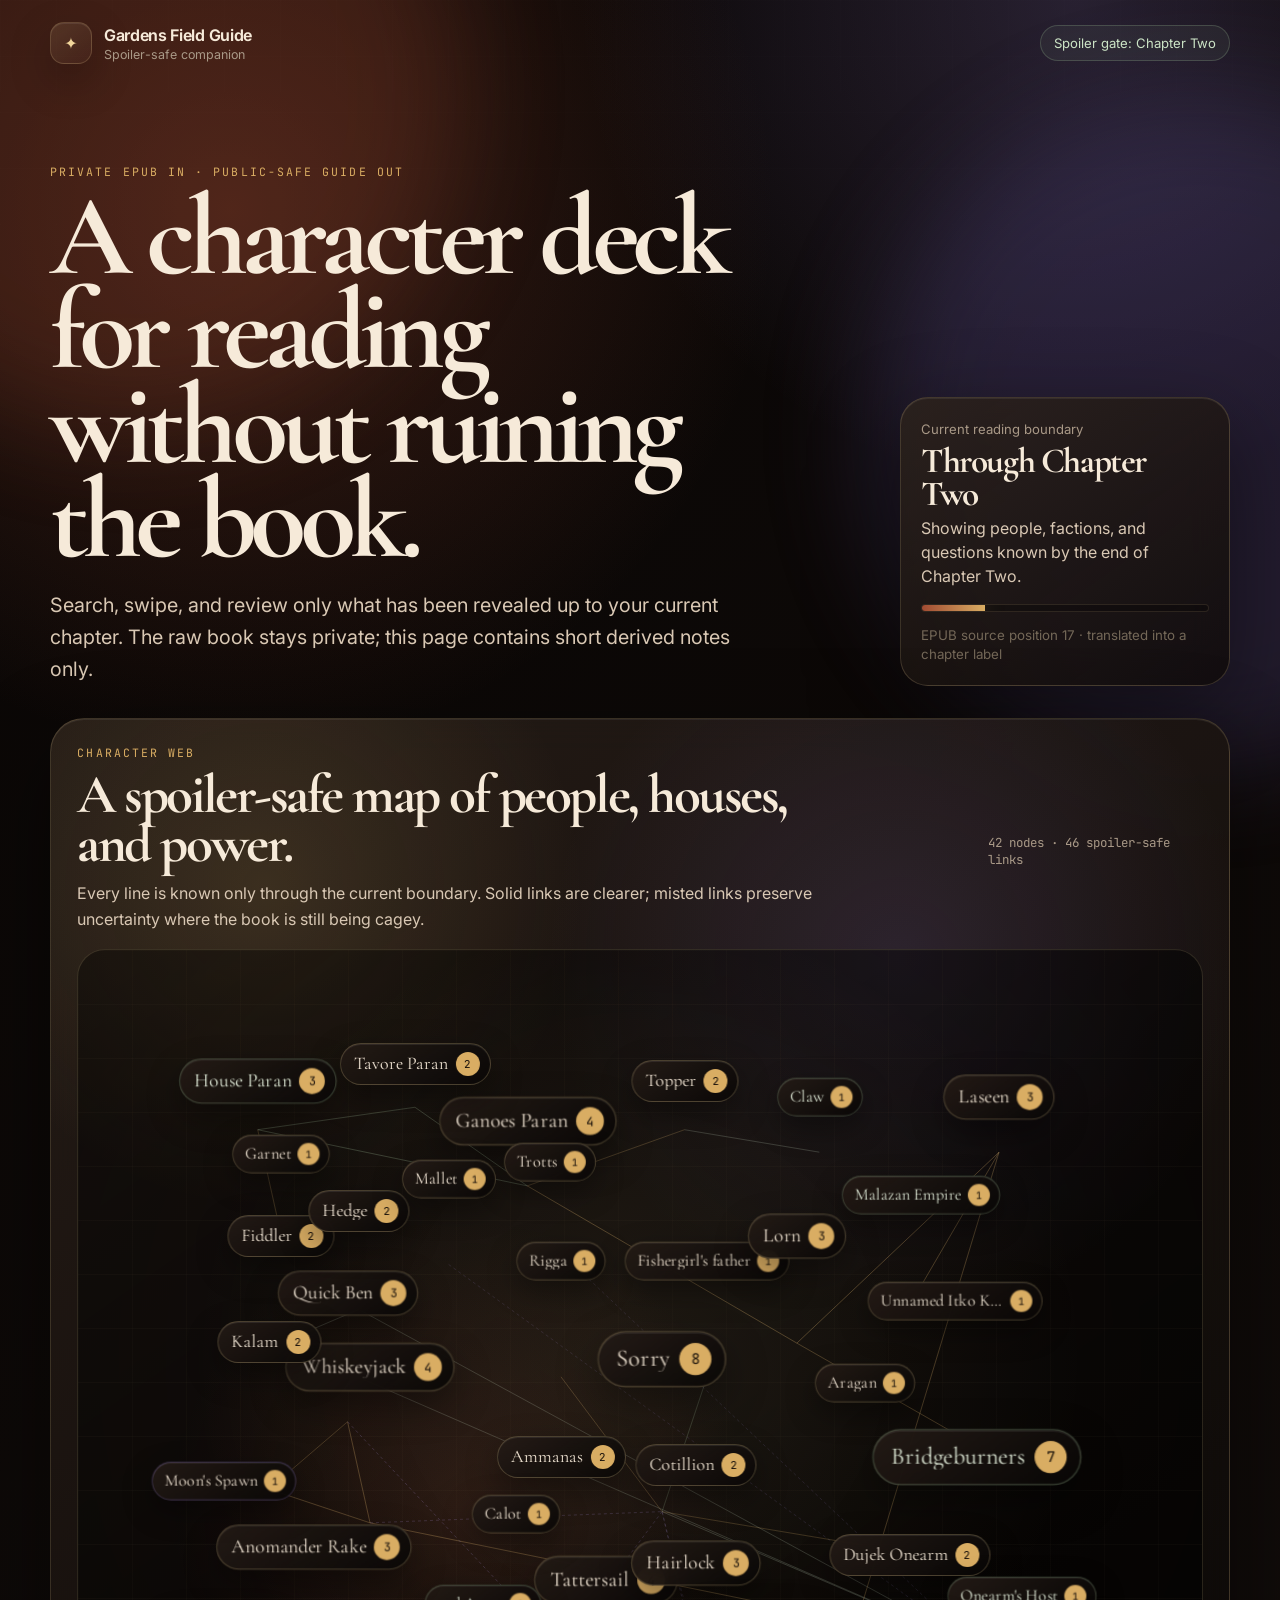
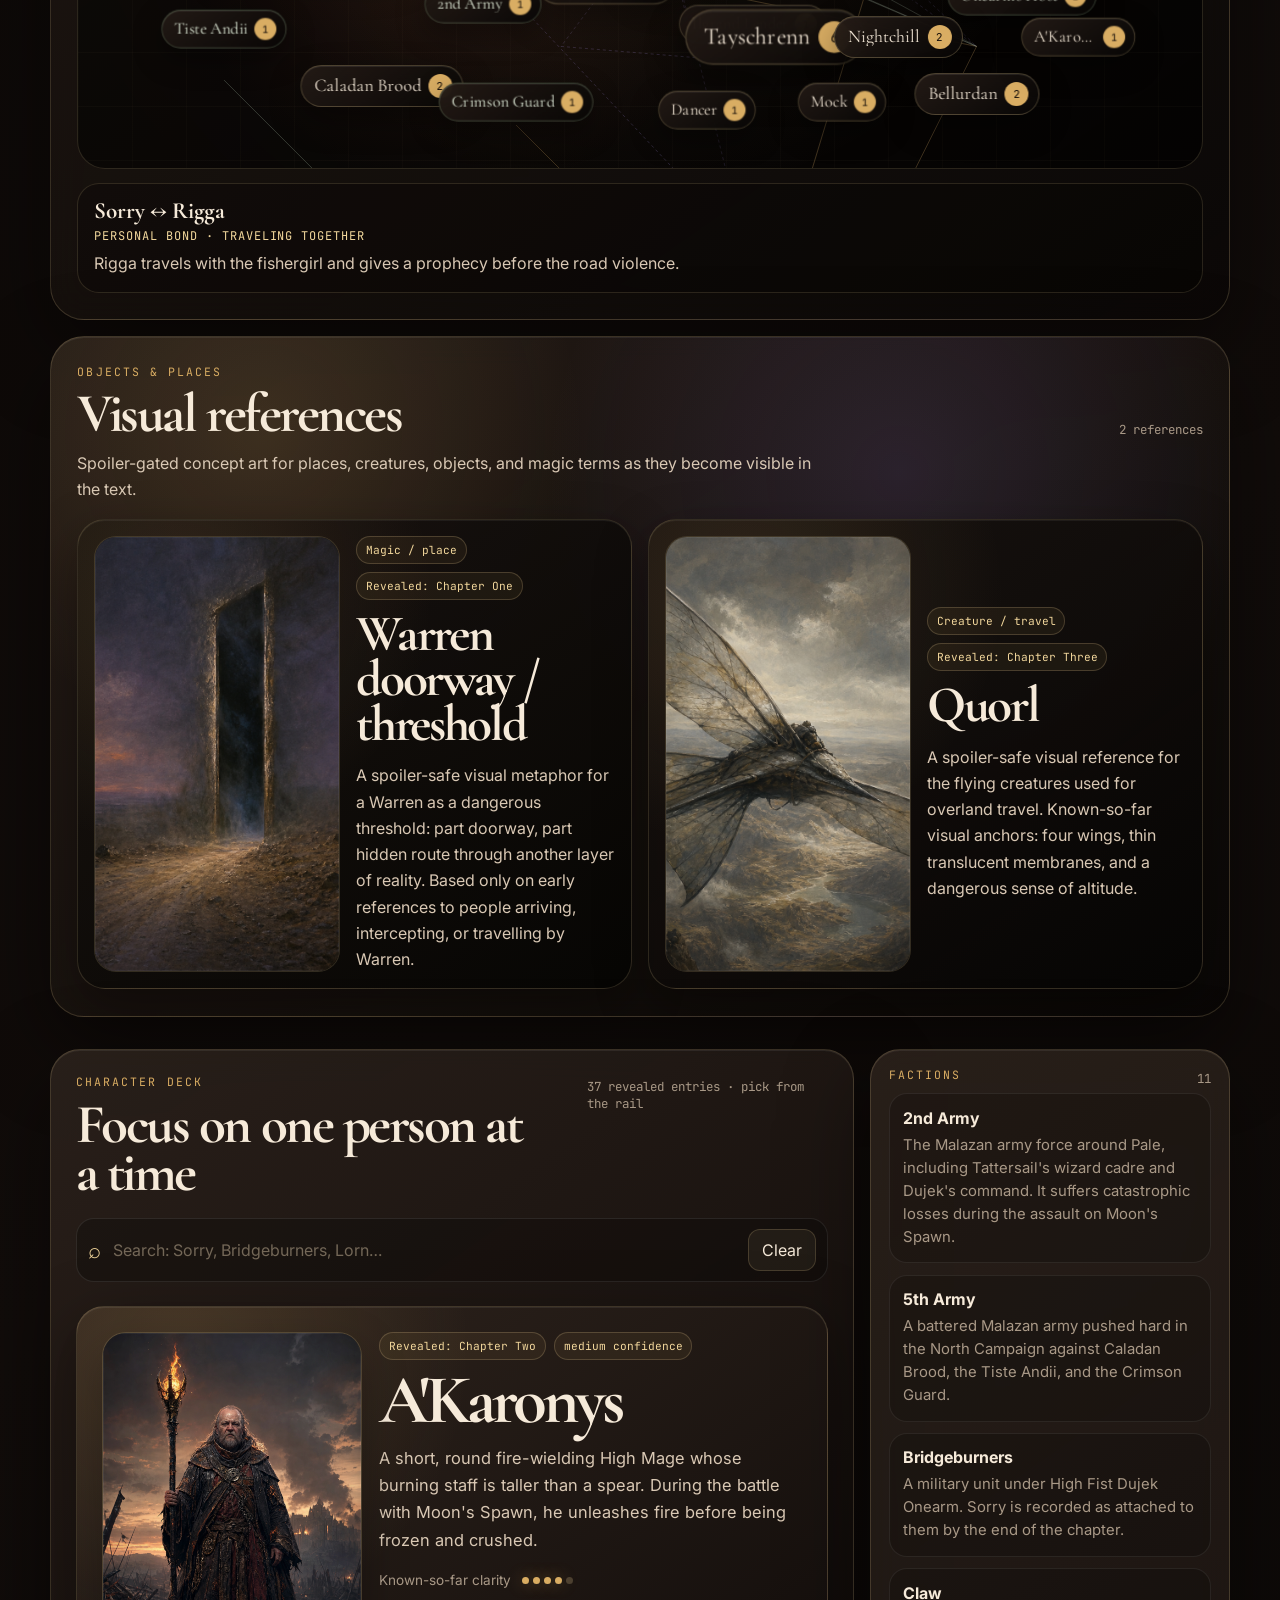
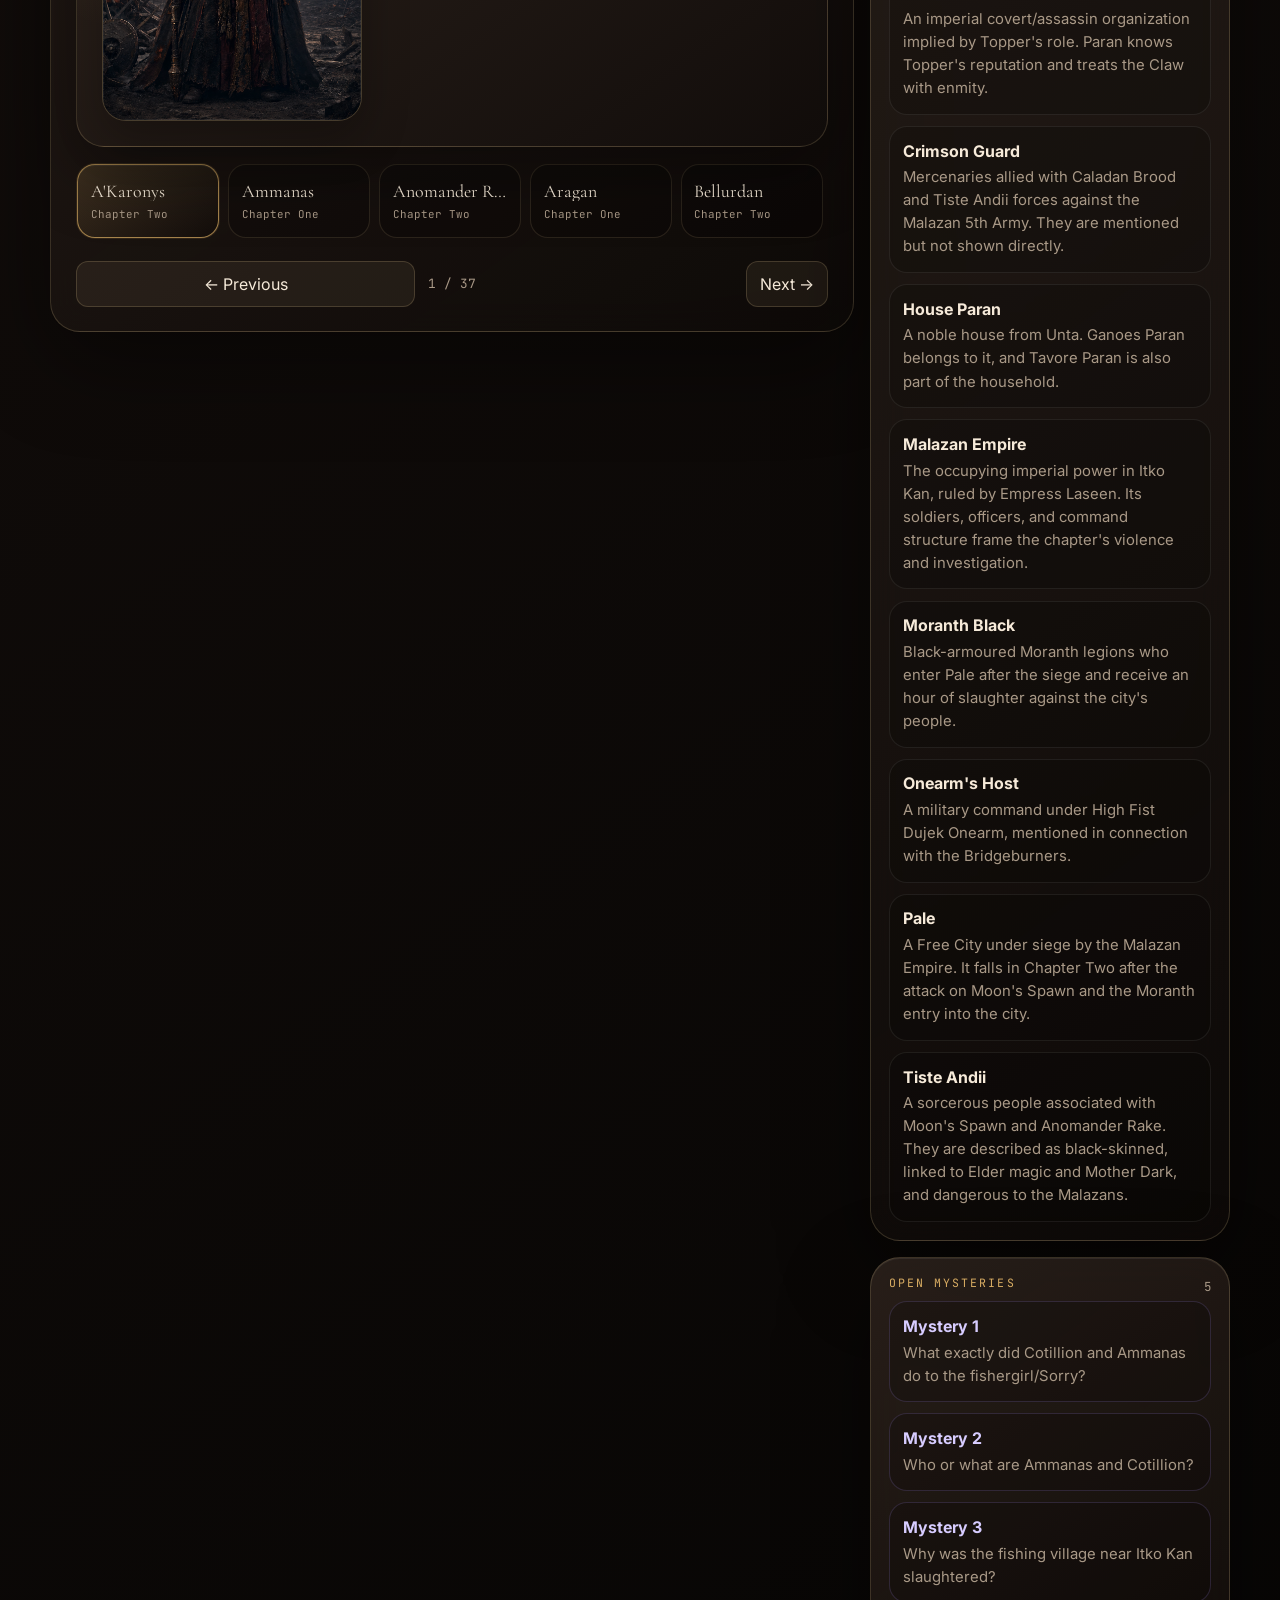
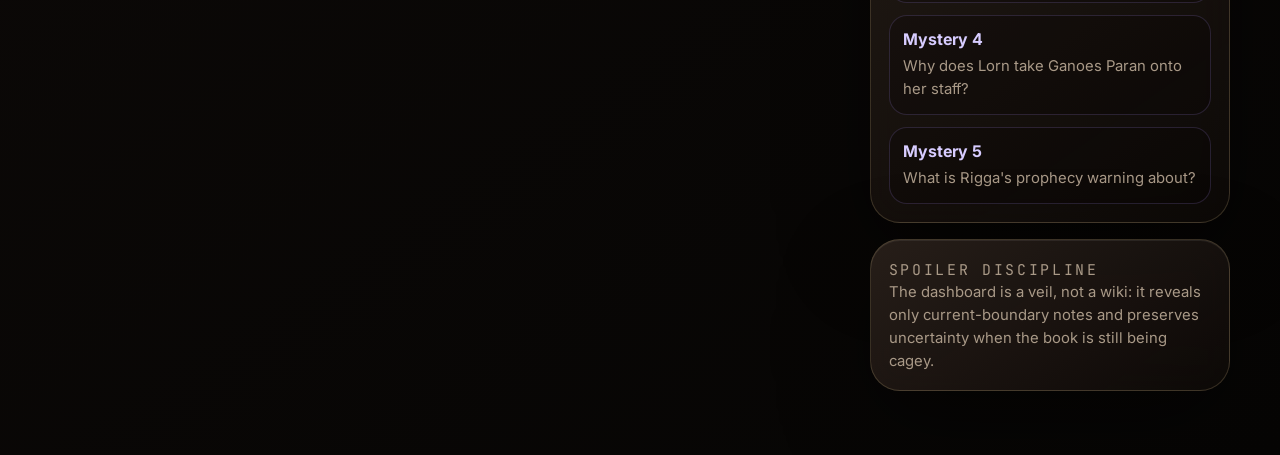
==== commit cd5a0c4d: "Bump Quorl guide cache" ====
--- a/index.html
+++ b/index.html
@@ -123,6 +123,6 @@
     </aside>
   </main>
 
-  <script src="app.js?v=20260708-warren-door-reference"></script>
+  <script src="app.js?v=20260708-quorl-reference"></script>
 </body>
 </html>
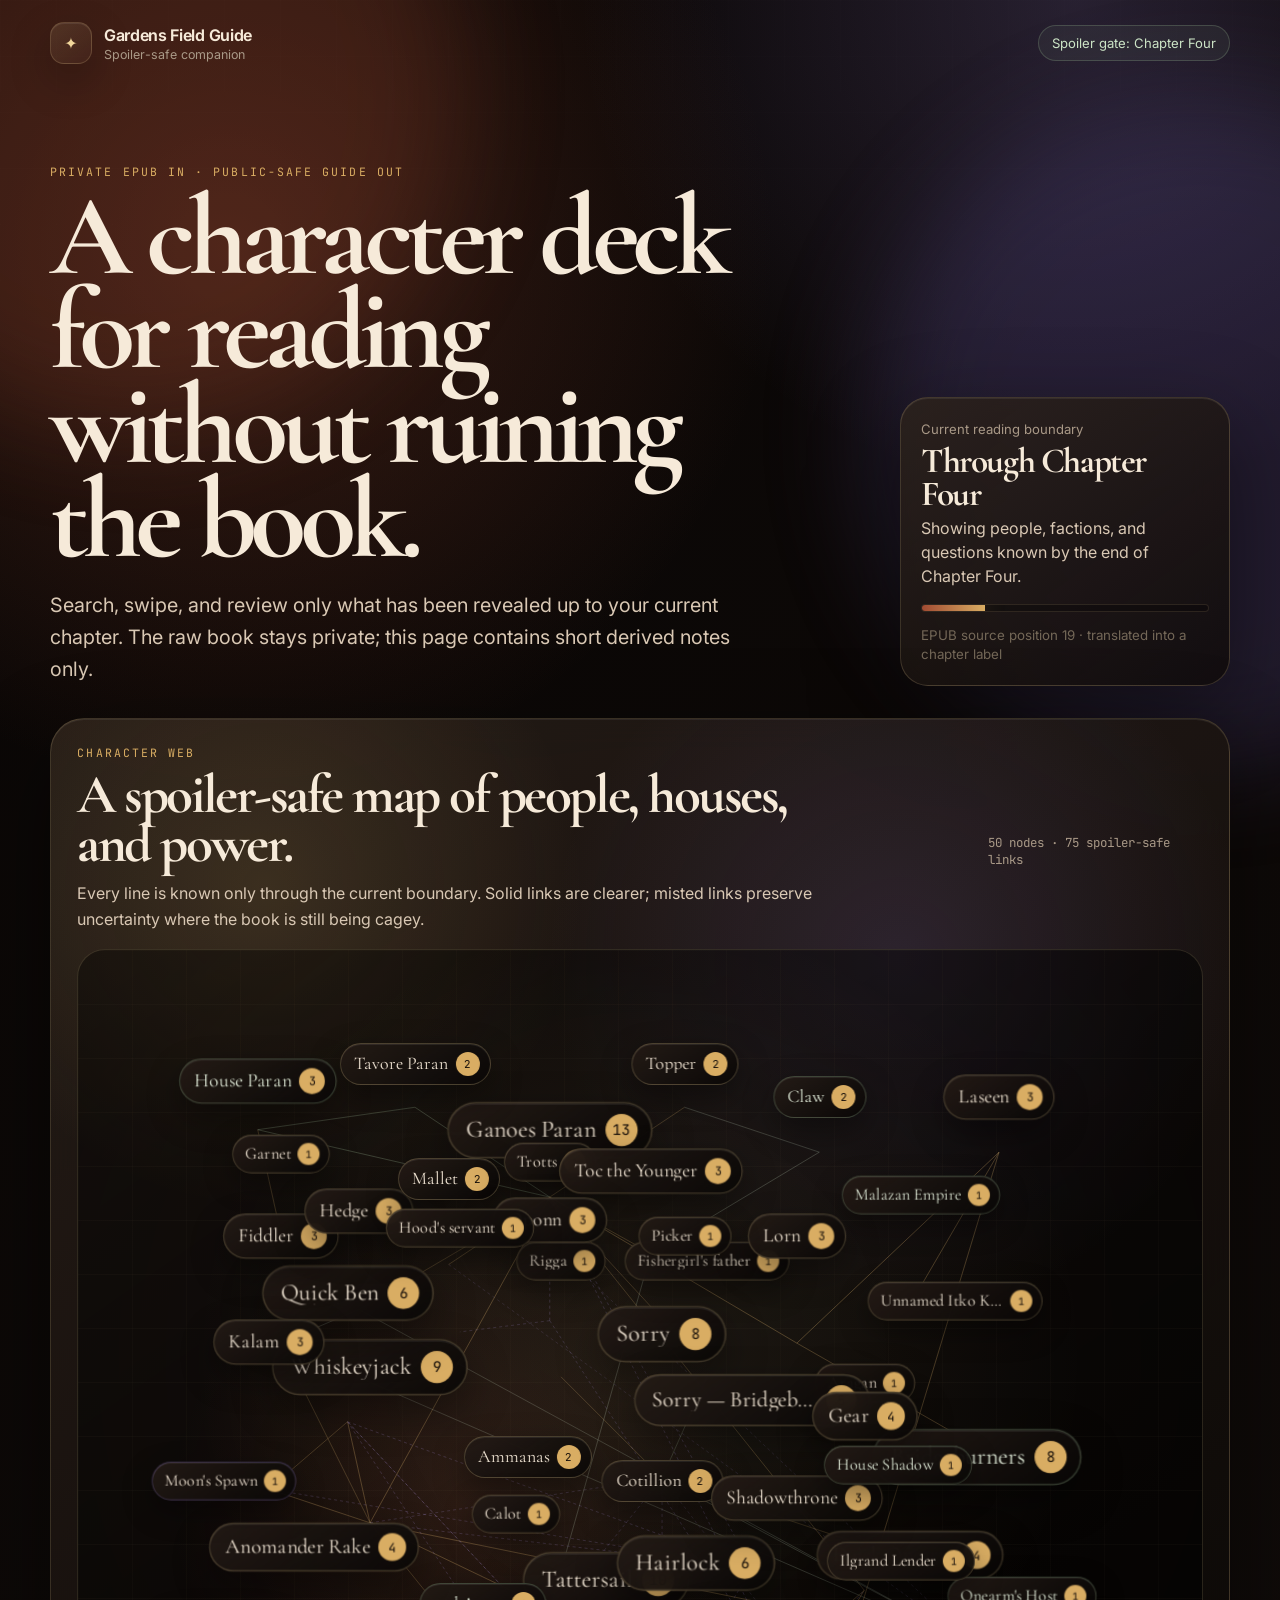
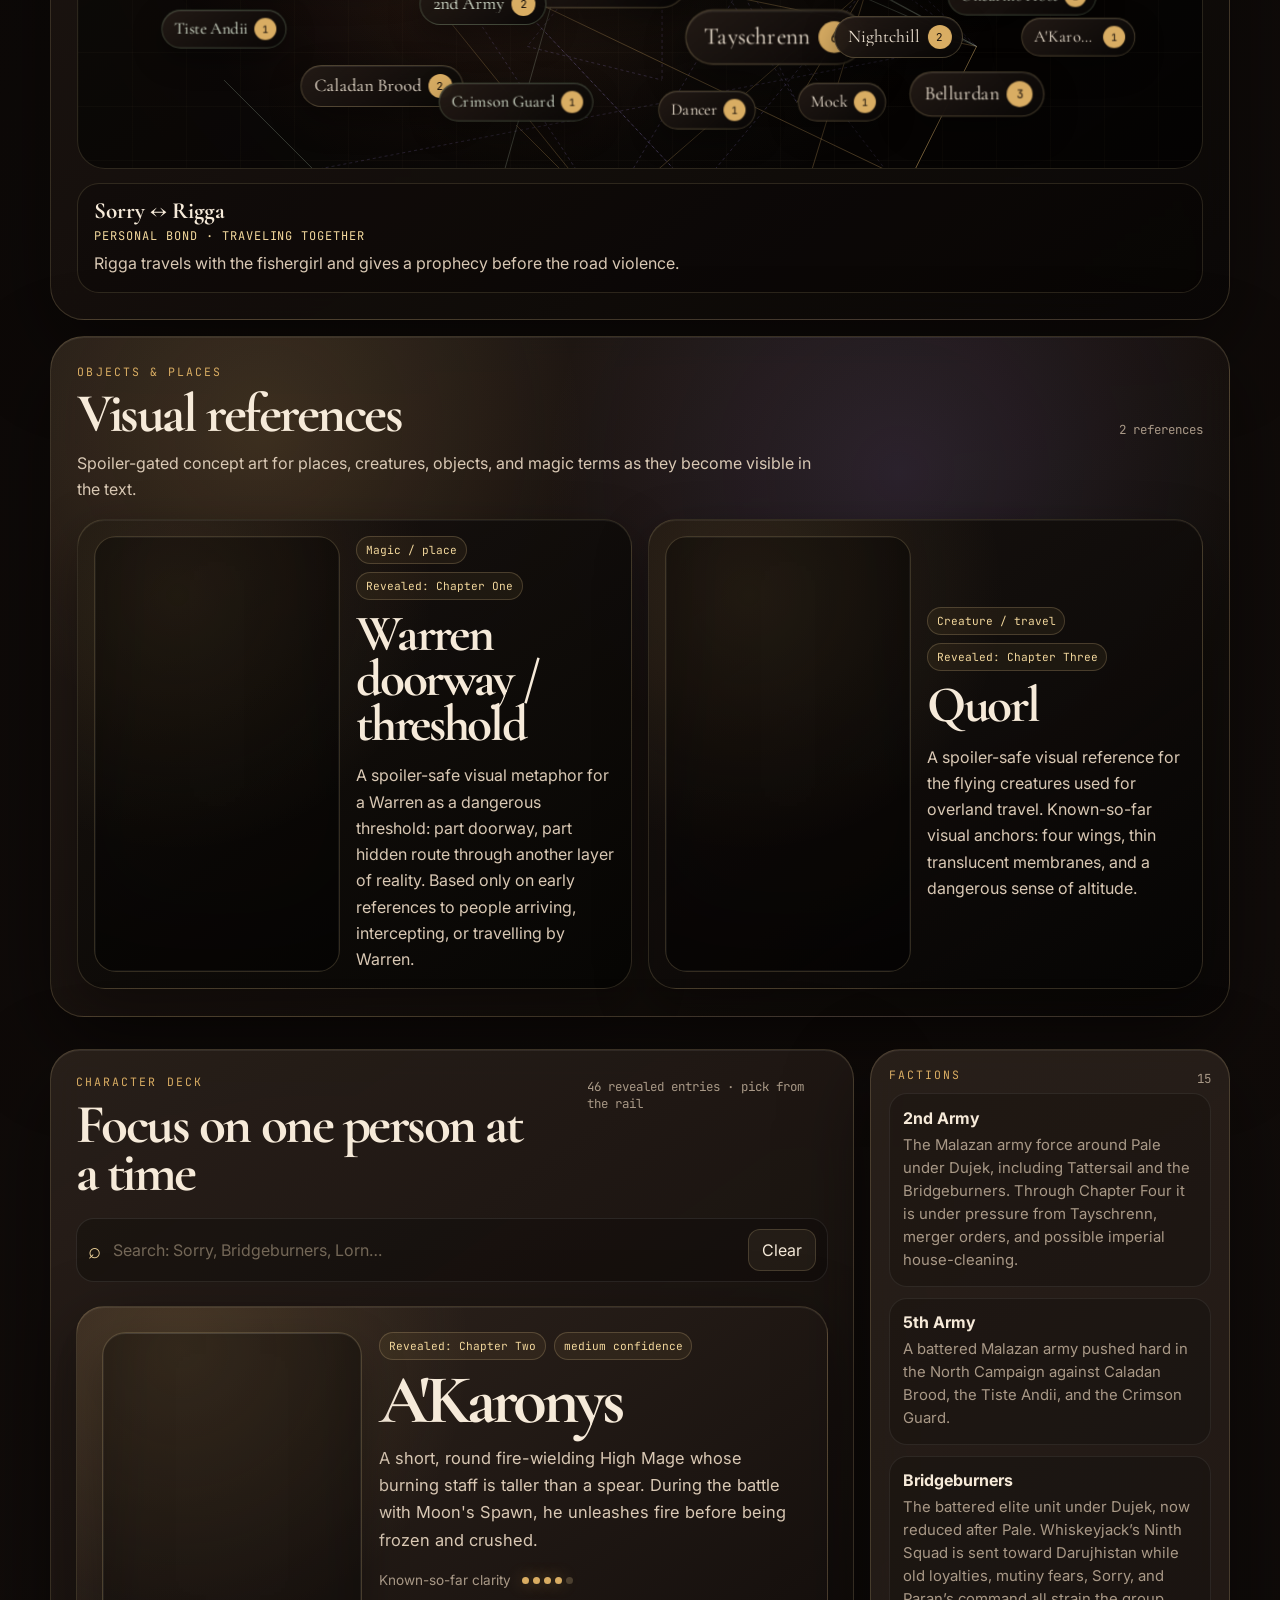
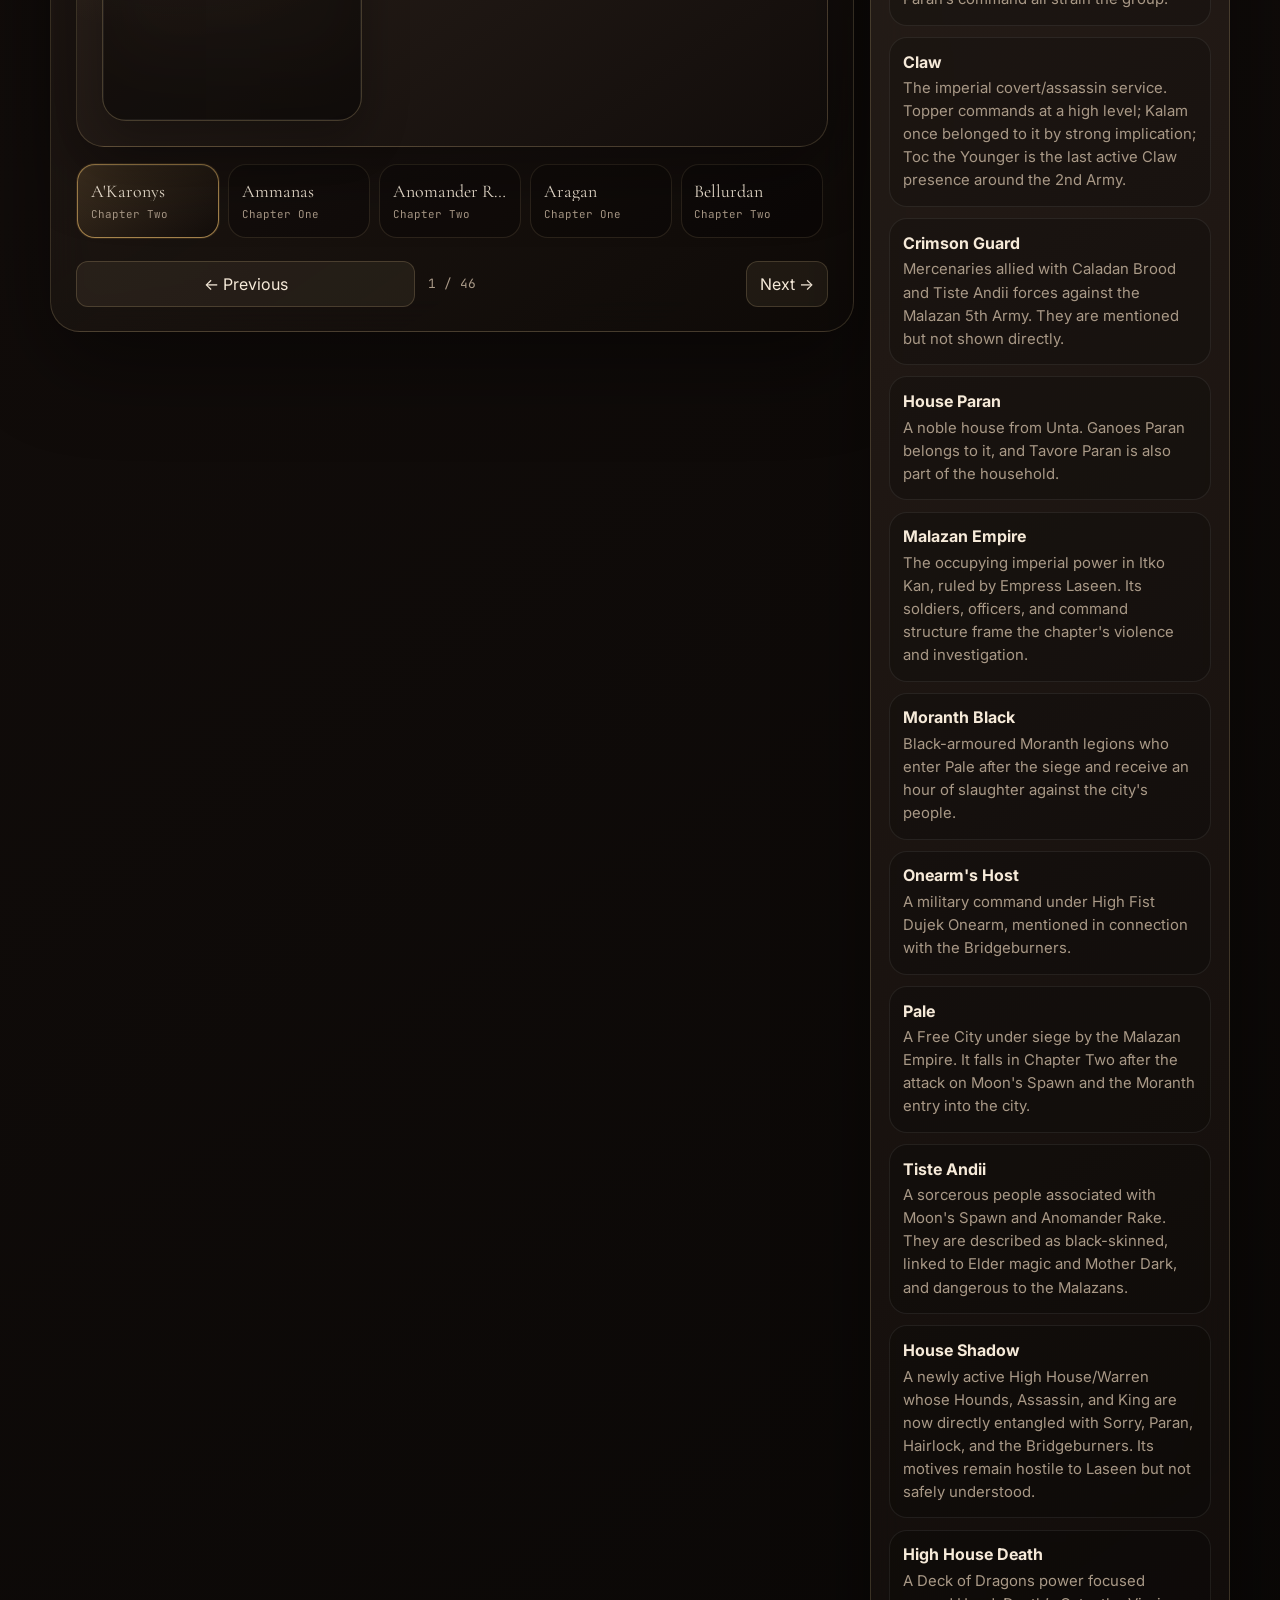
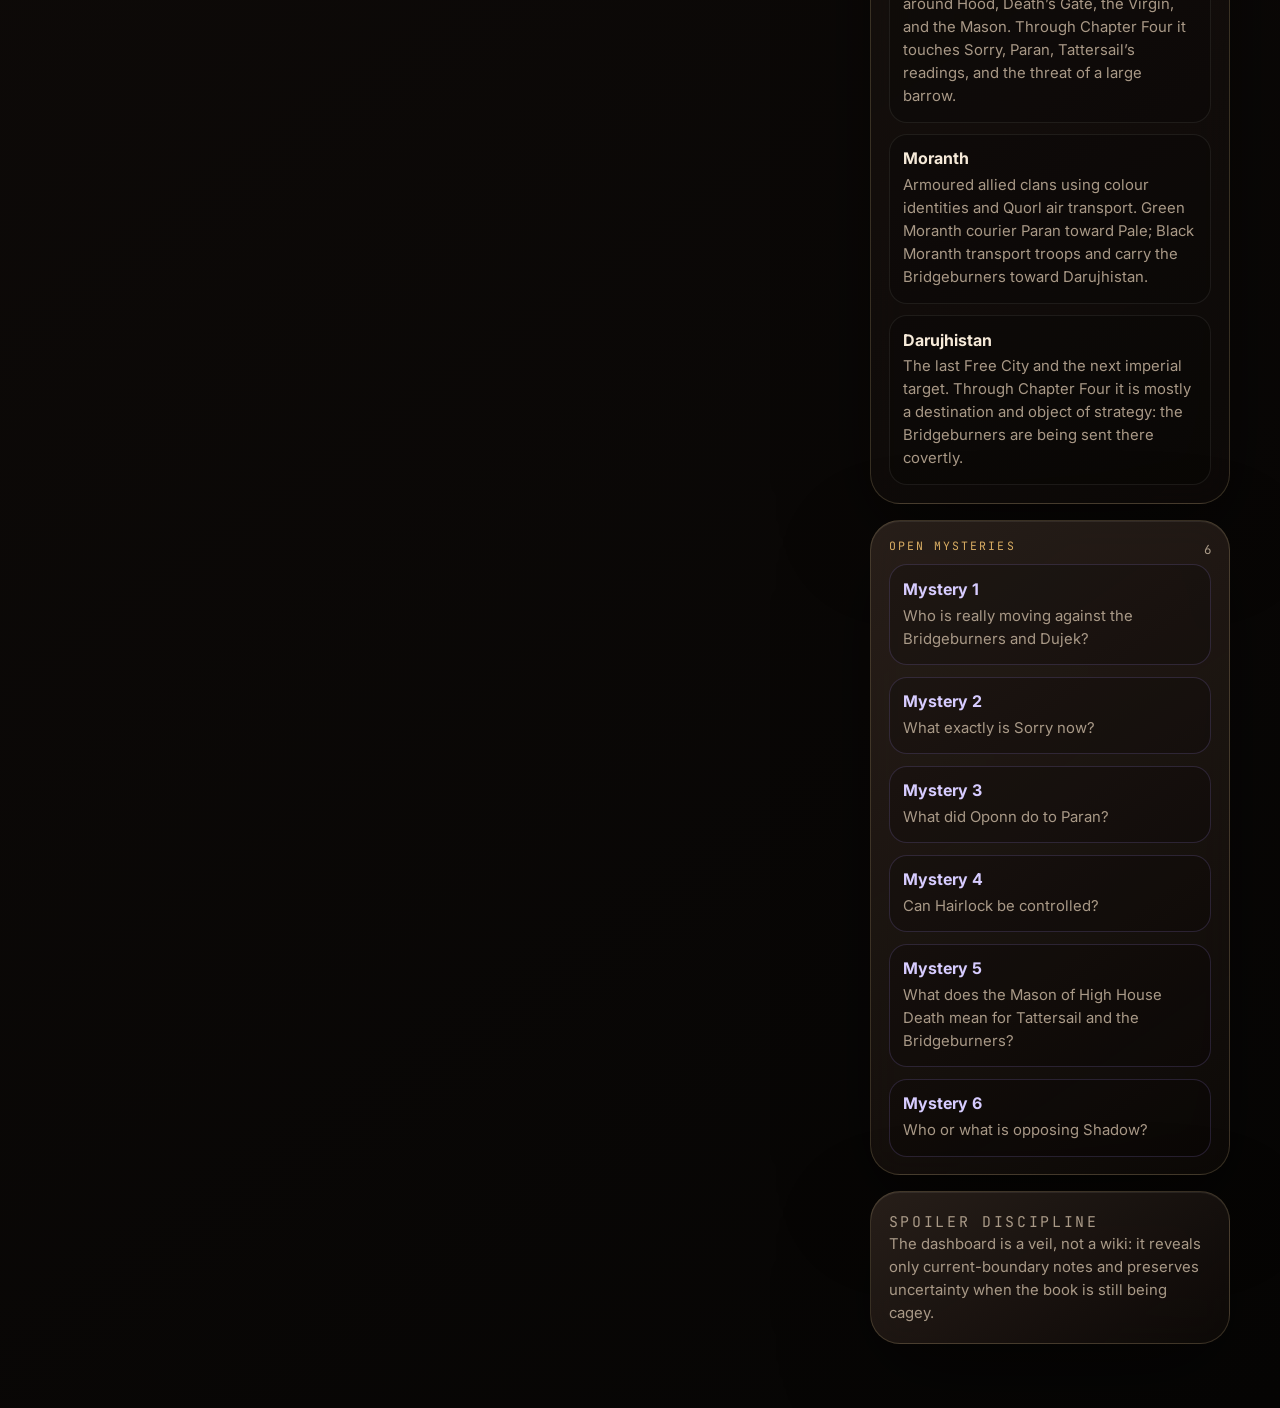
==== commit b5c57c22: "Deploy Chapter Four guide update" ====
--- a/index.html
+++ b/index.html
@@ -7,7 +7,7 @@
   <link rel="preconnect" href="https://fonts.googleapis.com">
   <link rel="preconnect" href="https://fonts.gstatic.com" crossorigin>
   <link href="https://fonts.googleapis.com/css2?family=Cormorant+Garamond:wght@500;600;700&family=Inter:wght@400;500;600;700&family=JetBrains+Mono:wght@400;500&display=swap" rel="stylesheet">
-  <link rel="stylesheet" href="styles.css?v=20260708-warren-door-reference" />
+  <link rel="stylesheet" href="styles.css?v=20260714-chapter-four-web" />
 </head>
 <body>
   <div class="ambient ambient-one" aria-hidden="true"></div>
@@ -123,6 +123,6 @@
     </aside>
   </main>
 
-  <script src="app.js?v=20260708-quorl-reference"></script>
+  <script src="app.js?v=20260714-chapter-four-web-v2"></script>
 </body>
 </html>
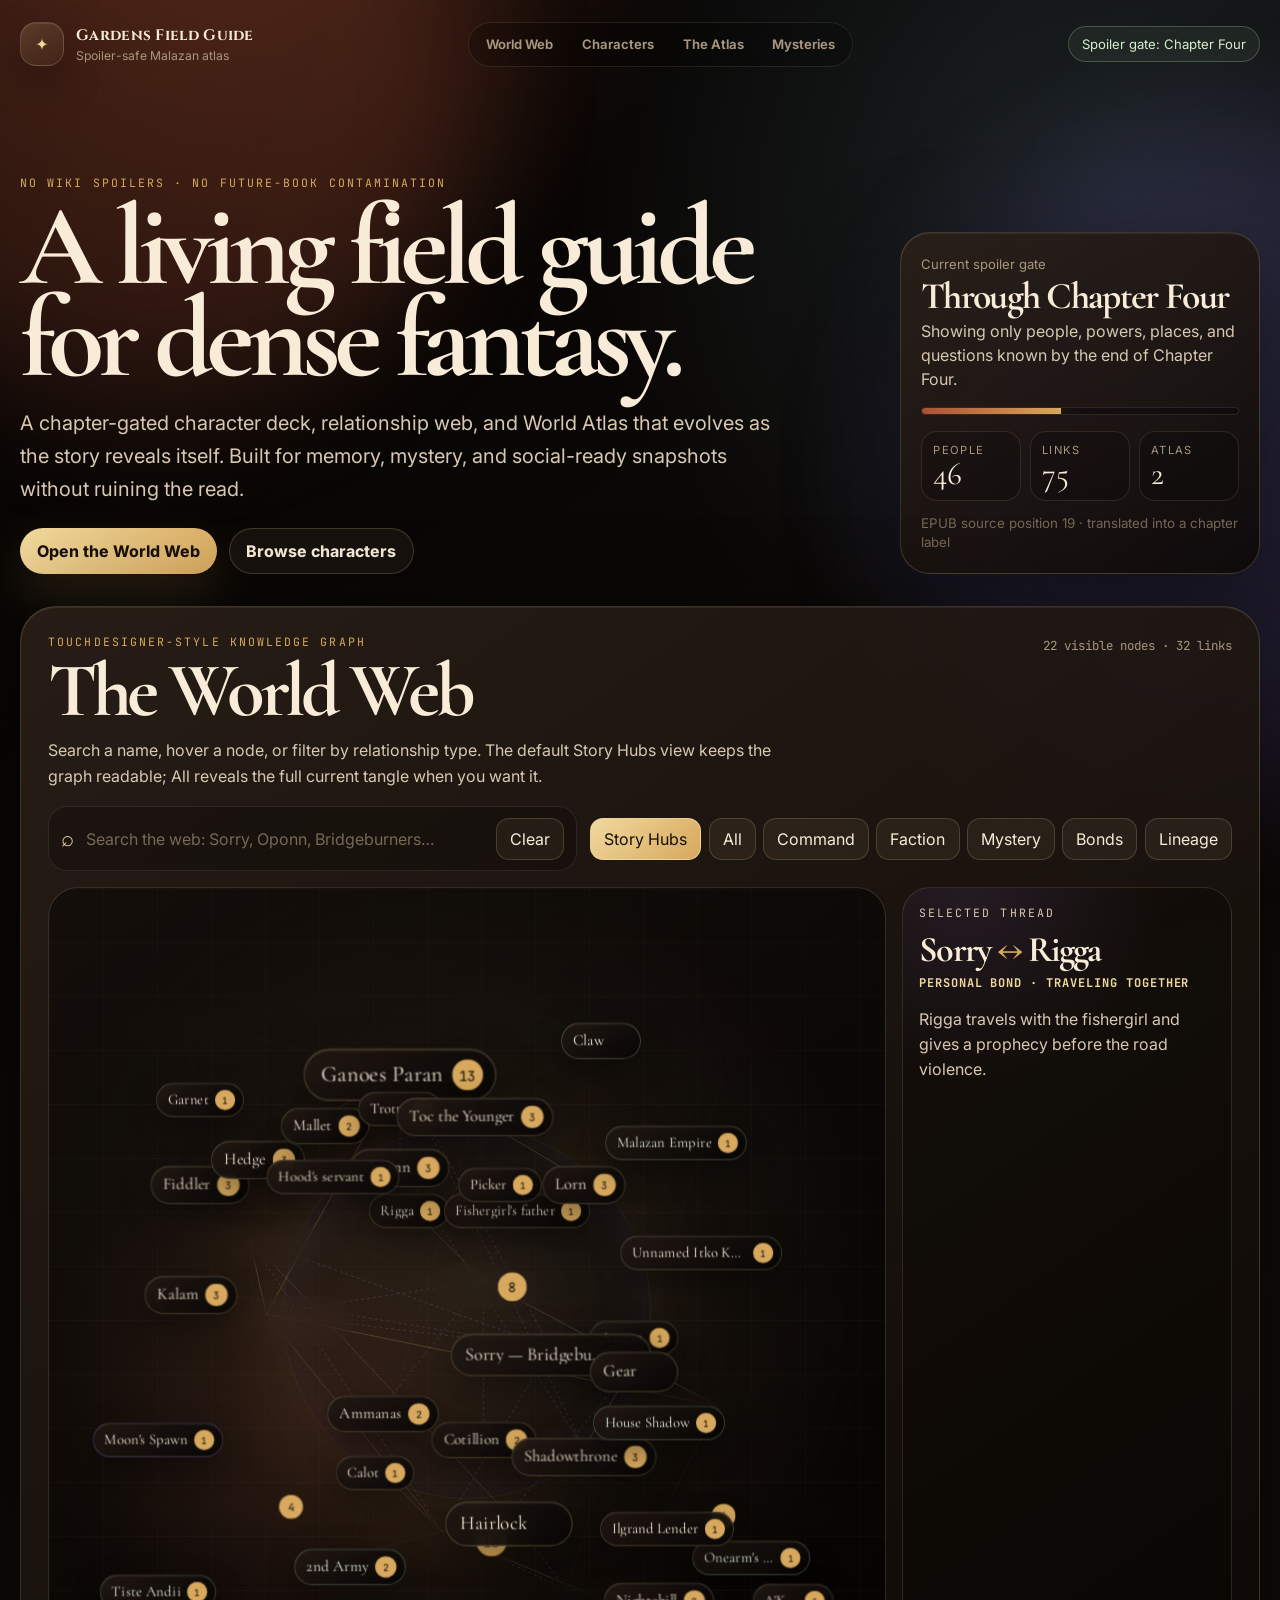
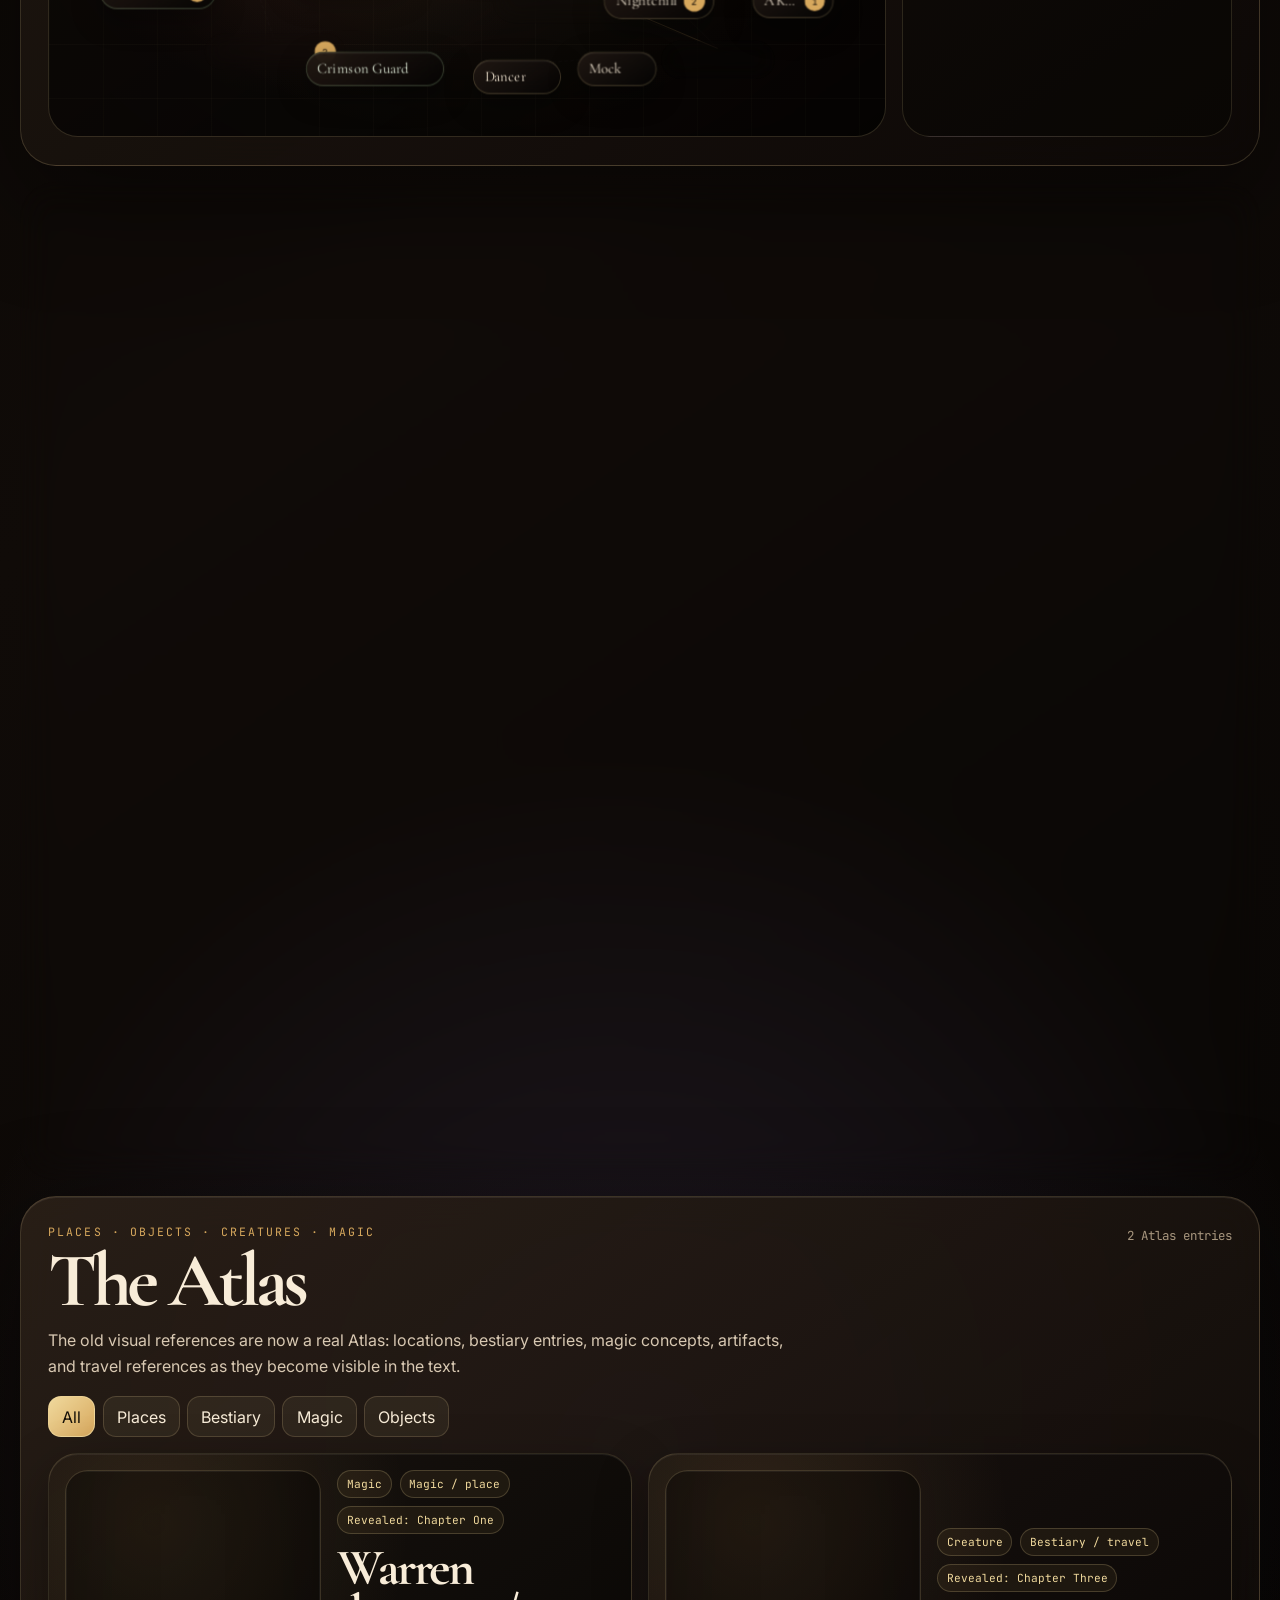
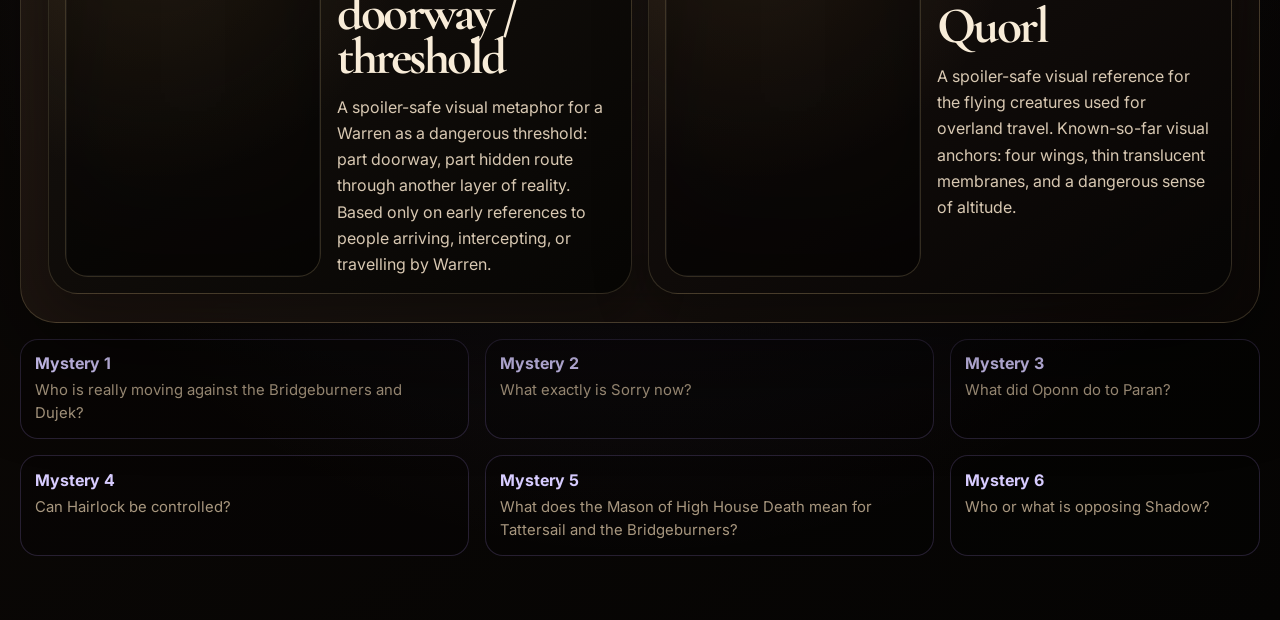
==== commit 994f9e13: "Deploy Atlas interface overhaul" ====
--- a/index.html
+++ b/index.html
@@ -6,85 +6,109 @@
   <title>Gardens Field Guide · Spoiler-Safe Reading Companion</title>
   <link rel="preconnect" href="https://fonts.googleapis.com">
   <link rel="preconnect" href="https://fonts.gstatic.com" crossorigin>
-  <link href="https://fonts.googleapis.com/css2?family=Cormorant+Garamond:wght@500;600;700&family=Inter:wght@400;500;600;700&family=JetBrains+Mono:wght@400;500&display=swap" rel="stylesheet">
-  <link rel="stylesheet" href="styles.css?v=20260714-chapter-four-web" />
+  <link href="https://fonts.googleapis.com/css2?family=Cinzel:wght@500;600;700&family=Cormorant+Garamond:wght@500;600;700&family=Inter:wght@400;500;600;700;800&family=JetBrains+Mono:wght@400;500&display=swap" rel="stylesheet">
+  <link rel="stylesheet" href="styles.css?v=20260714-atlas-overhaul" />
 </head>
 <body>
   <div class="ambient ambient-one" aria-hidden="true"></div>
   <div class="ambient ambient-two" aria-hidden="true"></div>
+  <div class="page-texture" aria-hidden="true"></div>
 
-  <header class="masthead">
-    <nav class="topbar" aria-label="Guide status">
+  <header class="masthead" id="top">
+    <nav class="topbar" aria-label="Guide sections">
       <a class="brand" href="#top" aria-label="Gardens field guide home">
         <span class="brand-mark">✦</span>
         <span>
           <strong>Gardens Field Guide</strong>
-          <small>Spoiler-safe companion</small>
+          <small>Spoiler-safe Malazan atlas</small>
         </span>
       </a>
-      <div class="status-pill" id="safe-status">No future-book facts shown</div>
+      <div class="nav-links" aria-label="Page sections">
+        <a href="#world-web">World Web</a>
+        <a href="#characters">Characters</a>
+        <a href="#atlas">The Atlas</a>
+        <a href="#mysteries">Mysteries</a>
+      </div>
+      <div class="status-pill" id="safe-status">Spoiler gate loading…</div>
     </nav>
 
-    <section class="hero" id="top">
+    <section class="hero">
       <div class="hero-copy">
-        <p class="eyebrow">Private EPUB in · public-safe guide out</p>
-        <h1>A character deck for reading without ruining the book.</h1>
-        <p class="lede">Search, swipe, and review only what has been revealed up to your current chapter. The raw book stays private; this page contains short derived notes only.</p>
+        <p class="eyebrow">No wiki spoilers · no future-book contamination</p>
+        <h1>A living field guide for dense fantasy.</h1>
+        <p class="lede">A chapter-gated character deck, relationship web, and World Atlas that evolves as the story reveals itself. Built for memory, mystery, and social-ready snapshots without ruining the read.</p>
+        <div class="hero-actions">
+          <a class="primary-action" href="#world-web">Open the World Web</a>
+          <a class="secondary-action" href="#characters">Browse characters</a>
+        </div>
       </div>
 
       <aside class="boundary-card" aria-labelledby="boundary-title">
-        <span class="card-kicker">Current reading boundary</span>
+        <span class="card-kicker">Current spoiler gate</span>
         <h2 id="boundary-title">Through Chapter One</h2>
-        <p id="boundary-explainer">Showing entries known by the end of Chapter One.</p>
+        <p id="boundary-explainer">Loading current boundary…</p>
         <div class="boundary-meter" aria-hidden="true"><span></span></div>
-        <small id="boundary-technical">EPUB source position 16 · translated into a chapter label</small>
+        <dl class="stat-grid">
+          <div><dt>People</dt><dd id="stat-characters">—</dd></div>
+          <div><dt>Links</dt><dd id="stat-links">—</dd></div>
+          <div><dt>Atlas</dt><dd id="stat-atlas">—</dd></div>
+        </dl>
+        <small id="boundary-technical">EPUB source position translated into chapter label.</small>
       </aside>
     </section>
   </header>
 
-  <section class="map-shell" aria-labelledby="map-title">
-    <div class="map-panel">
-      <div class="section-heading map-heading">
+  <main>
+    <section class="world-shell" id="world-web" aria-labelledby="world-title">
+      <div class="section-heading world-heading">
         <div>
-          <p class="eyebrow">Character web</p>
-          <h2 id="map-title">A spoiler-safe map of people, houses, and power.</h2>
+          <p class="eyebrow">TouchDesigner-style knowledge graph</p>
+          <h2 id="world-title">The World Web</h2>
         </div>
         <p id="map-count" class="count-label">Loading…</p>
       </div>
-      <p class="map-lede">Every line is known only through the current boundary. Solid links are clearer; misted links preserve uncertainty where the book is still being cagey.</p>
-      <div class="map-stage" id="relationship-map" aria-label="Character relationship map"></div>
-      <div id="map-detail" class="map-detail" aria-live="polite"></div>
-    </div>
-  </section>
+      <p class="section-lede">Search a name, hover a node, or filter by relationship type. The default Story Hubs view keeps the graph readable; All reveals the full current tangle when you want it.</p>
 
-  <section class="reference-shell" aria-labelledby="reference-title">
-    <div class="reference-panel">
-      <div class="section-heading reference-heading">
-        <div>
-          <p class="eyebrow">Objects & places</p>
-          <h2 id="reference-title">Visual references</h2>
+      <div class="graph-console">
+        <div class="graph-search" role="search">
+          <label class="sr-only" for="graph-search">Search the relationship web</label>
+          <span aria-hidden="true">⌕</span>
+          <input id="graph-search" type="search" autocomplete="off" placeholder="Search the web: Sorry, Oponn, Bridgeburners…" />
+          <button id="clear-graph" type="button">Clear</button>
         </div>
-        <p id="reference-count" class="count-label">Loading…</p>
+        <div class="graph-filters" aria-label="Relationship filters">
+          <button type="button" data-graph-filter="spotlight" aria-pressed="true">Story Hubs</button>
+          <button type="button" data-graph-filter="all">All</button>
+          <button type="button" data-graph-filter="command">Command</button>
+          <button type="button" data-graph-filter="faction">Faction</button>
+          <button type="button" data-graph-filter="mystery">Mystery</button>
+          <button type="button" data-graph-filter="bond">Bonds</button>
+          <button type="button" data-graph-filter="lineage">Lineage</button>
+        </div>
       </div>
-      <p class="reference-lede">Spoiler-gated concept art for places, creatures, objects, and magic terms as they become visible in the text.</p>
-      <div id="visual-references" class="reference-grid"></div>
-    </div>
-  </section>
 
-  <main class="layout-shell">
-    <section class="deck-panel" aria-labelledby="deck-title">
+      <div class="world-grid">
+        <div class="map-panel">
+          <div class="map-stage" id="relationship-map" aria-label="Interactive spoiler-safe relationship map"></div>
+        </div>
+        <aside id="map-detail" class="map-detail" aria-live="polite"></aside>
+      </div>
+    </section>
+
+    <section class="character-shell" id="characters" aria-labelledby="deck-title">
       <div class="section-heading">
         <div>
-          <p class="eyebrow">Character deck</p>
-          <h2 id="deck-title">Focus on one person at a time</h2>
+          <p class="eyebrow">Chapter-state character cards</p>
+          <h2 id="deck-title">Characters</h2>
         </div>
         <p id="deck-count" class="count-label">Loading…</p>
       </div>
+      <p class="section-lede">Characters can keep earlier portraits while gaining new chapter snapshots. Search “Sari” and the current Sorry state surfaces without deleting the Chapter One version.</p>
 
       <div class="search-wrap" role="search">
         <label class="sr-only" for="guide-search">Search characters, factions, or mysteries</label>
         <span aria-hidden="true">⌕</span>
-        <input id="guide-search" type="search" autocomplete="off" placeholder="Search: Sorry, Bridgeburners, Lorn…" />
+        <input id="guide-search" type="search" autocomplete="off" placeholder="Search: Sorry, Sari, Hairlock, Bridgeburners…" />
         <button id="clear-search" type="button">Clear</button>
       </div>
 
@@ -99,10 +123,29 @@
       </div>
     </section>
 
-    <aside class="side-rail" aria-label="Reading notes">
-      <section class="lore-panel">
+    <section class="atlas-shell" id="atlas" aria-labelledby="atlas-title">
+      <div class="section-heading reference-heading">
+        <div>
+          <p class="eyebrow">Places · objects · creatures · magic</p>
+          <h2 id="atlas-title">The Atlas</h2>
+        </div>
+        <p id="reference-count" class="count-label">Loading…</p>
+      </div>
+      <p class="section-lede">The old visual references are now a real Atlas: locations, bestiary entries, magic concepts, artifacts, and travel references as they become visible in the text.</p>
+      <div class="atlas-tabs" aria-label="Atlas categories">
+        <button type="button" data-atlas-filter="all" aria-pressed="true">All</button>
+        <button type="button" data-atlas-filter="place">Places</button>
+        <button type="button" data-atlas-filter="creature">Bestiary</button>
+        <button type="button" data-atlas-filter="magic">Magic</button>
+        <button type="button" data-atlas-filter="object">Objects</button>
+      </div>
+      <div id="visual-references" class="reference-grid"></div>
+    </section>
+
+    <section class="lower-grid" id="mysteries" aria-label="Factions and mysteries">
+      <section class="lore-panel factions-panel">
         <div class="panel-title-row">
-          <p class="eyebrow">Factions</p>
+          <p class="eyebrow">Factions & powers</p>
           <span id="faction-count">—</span>
         </div>
         <div id="factions" class="rune-list"></div>
@@ -118,11 +161,11 @@
 
       <section class="lore-panel safety-panel">
         <p class="eyebrow">Spoiler discipline</p>
-        <p>The dashboard is a veil, not a wiki: it reveals only current-boundary notes and preserves uncertainty when the book is still being cagey.</p>
+        <p>This is a veil, not a wiki. It is built from local chapter-bound notes, short derived facts, and uncertainty-preserving labels through the current reading boundary.</p>
       </section>
-    </aside>
+    </section>
   </main>
 
-  <script src="app.js?v=20260714-chapter-four-web-v2"></script>
+  <script src="app.js?v=20260714-atlas-overhaul"></script>
 </body>
 </html>
--- a/styles.css
+++ b/styles.css
@@ -1,22 +1,24 @@
 :root {
   color-scheme: dark;
-  --bg: #080605;
-  --bg-2: #120d0b;
-  --panel: rgba(28, 22, 18, 0.78);
-  --panel-strong: rgba(39, 30, 24, 0.92);
-  --panel-soft: rgba(255, 255, 255, 0.035);
-  --ink: #f6ead9;
-  --ink-soft: #d9c8b4;
-  --muted: #a99987;
-  --faint: #746858;
-  --gold: #d9ad63;
-  --gold-2: #f2d79c;
-  --ember: #a14b32;
-  --violet: #8d78c8;
-  --green: #8fae8a;
-  --border: rgba(242, 215, 156, 0.18);
+  --bg: #050403;
+  --bg-2: #0d0907;
+  --panel: rgba(25, 18, 14, 0.82);
+  --panel-strong: rgba(39, 29, 22, 0.94);
+  --ink: #f8ecd8;
+  --ink-soft: #d8c8b2;
+  --muted: #a8977f;
+  --faint: #766955;
+  --gold: #d7a85d;
+  --gold-2: #f0d99d;
+  --ember: #ad5035;
+  --violet: #9b82d7;
+  --green: #98b88d;
+  --blue: #76a8bd;
+  --border: rgba(240, 217, 157, 0.18);
+  --border-strong: rgba(240, 217, 157, 0.34);
   --border-soft: rgba(255, 255, 255, 0.08);
-  --shadow: 0 30px 90px rgba(0, 0, 0, 0.42);
+  --shadow: 0 32px 110px rgba(0, 0, 0, 0.48);
+  --cinzel: "Cinzel", Georgia, serif;
   --serif: "Cormorant Garamond", Georgia, serif;
   --sans: "Inter", system-ui, -apple-system, BlinkMacSystemFont, "Segoe UI", sans-serif;
   --mono: "JetBrains Mono", ui-monospace, SFMono-Regular, Menlo, monospace;
@@ -30,690 +32,229 @@
   color: var(--ink);
   font-family: var(--sans);
   background:
-    radial-gradient(circle at 18% 4%, rgba(161, 75, 50, 0.32), transparent 34rem),
-    radial-gradient(circle at 84% 0%, rgba(141, 120, 200, 0.22), transparent 31rem),
-    linear-gradient(145deg, #090605 0%, #110c0a 48%, #060504 100%);
+    radial-gradient(circle at 16% -4%, rgba(173, 80, 53, 0.34), transparent 32rem),
+    radial-gradient(circle at 88% 5%, rgba(118, 168, 189, 0.18), transparent 34rem),
+    radial-gradient(circle at 50% 80%, rgba(155, 130, 215, 0.14), transparent 44rem),
+    linear-gradient(145deg, #050403 0%, #100b08 46%, #050403 100%);
   overflow-x: hidden;
 }
-
+.page-texture,
 body::before {
   content: "";
   position: fixed;
   inset: 0;
   pointer-events: none;
+}
+body::before {
   background-image:
-    linear-gradient(rgba(255,255,255,0.025) 1px, transparent 1px),
+    linear-gradient(rgba(255,255,255,0.026) 1px, transparent 1px),
     linear-gradient(90deg, rgba(255,255,255,0.018) 1px, transparent 1px);
-  background-size: 56px 56px;
-  mask-image: linear-gradient(to bottom, rgba(0,0,0,.8), transparent 82%);
-  opacity: .55;
-}
-
-.ambient {
-  position: fixed;
-  width: 42rem;
-  height: 42rem;
-  border-radius: 999px;
-  filter: blur(54px);
-  opacity: .22;
-  pointer-events: none;
-  z-index: -1;
-}
-.ambient-one { top: -15rem; left: -13rem; background: #a14b32; }
-.ambient-two { right: -16rem; top: 6rem; background: #6d5eb4; }
+  background-size: 72px 72px;
+  mask-image: linear-gradient(to bottom, rgba(0,0,0,.8), transparent 86%);
+  opacity: .48;
+}
+.page-texture {
+  z-index: 0;
+  mix-blend-mode: overlay;
+  opacity: .28;
+  background:
+    repeating-linear-gradient(110deg, transparent 0 16px, rgba(240,217,157,.035) 17px, transparent 18px),
+    radial-gradient(circle at 50% 20%, transparent 0 22%, rgba(0,0,0,.34) 78%);
+}
+body > *:not(.ambient):not(.page-texture) { position: relative; z-index: 1; }
+.ambient { position: fixed; width: 42rem; height: 42rem; border-radius: 999px; filter: blur(62px); opacity: .24; pointer-events: none; z-index: 0; }
+.ambient-one { top: -16rem; left: -12rem; background: var(--ember); }
+.ambient-two { right: -18rem; top: 8rem; background: #6255ad; }
 
 button, input { font: inherit; }
 button { cursor: pointer; }
-button:focus-visible, input:focus-visible { outline: 2px solid var(--gold); outline-offset: 3px; }
-
-.masthead, .layout-shell { width: min(1180px, calc(100vw - 32px)); margin: 0 auto; }
+a { color: inherit; }
+button:focus-visible, input:focus-visible, a:focus-visible { outline: 2px solid var(--gold); outline-offset: 3px; }
+
+.masthead, main { width: min(1240px, calc(100vw - 32px)); margin: 0 auto; }
 .topbar {
-  display: flex;
-  justify-content: space-between;
-  align-items: center;
-  gap: 1rem;
-  padding: 22px 0 10px;
-}
-.brand {
-  display: inline-flex;
-  align-items: center;
-  gap: 12px;
-  color: var(--ink);
-  text-decoration: none;
-}
-.brand-mark {
-  display: grid;
-  place-items: center;
-  width: 42px;
-  height: 42px;
-  border: 1px solid var(--border);
-  border-radius: 14px;
-  background: linear-gradient(145deg, rgba(242, 215, 156, .12), rgba(255,255,255,.02));
-  color: var(--gold-2);
-  box-shadow: inset 0 1px rgba(255,255,255,.08), 0 16px 40px rgba(0,0,0,.25);
-}
-.brand strong { display: block; font-weight: 650; letter-spacing: -0.02em; }
-.brand small { display: block; margin-top: 2px; color: var(--muted); font-size: .78rem; }
-.status-pill {
-  border: 1px solid rgba(143, 174, 138, .28);
-  color: #cde5c7;
-  background: rgba(143, 174, 138, .08);
-  border-radius: 999px;
-  padding: 9px 13px;
-  font-size: .82rem;
-}
-
-.hero {
-  display: grid;
-  grid-template-columns: minmax(0, 1fr) 330px;
-  gap: clamp(1.2rem, 4vw, 4rem);
-  align-items: end;
-  padding: clamp(2rem, 7vw, 5.6rem) 0 2rem;
-}
-.eyebrow {
-  margin: 0 0 .7rem;
-  color: var(--gold);
-  font-family: var(--mono);
-  font-size: .72rem;
-  letter-spacing: .18em;
-  text-transform: uppercase;
-}
-h1, h2, h3 { text-wrap: pretty; }
-h1 {
-  max-width: 760px;
-  margin: 0;
-  font-family: var(--serif);
-  font-size: clamp(3.25rem, 9vw, 7.3rem);
-  font-weight: 700;
-  line-height: .82;
-  letter-spacing: -0.055em;
-}
-.lede {
-  max-width: 690px;
-  margin: 1.35rem 0 0;
-  color: var(--ink-soft);
-  font-size: clamp(1.02rem, 2vw, 1.24rem);
-  line-height: 1.62;
-}
-.boundary-card, .deck-panel, .lore-panel {
-  border: 1px solid var(--border);
-  background: linear-gradient(145deg, rgba(44, 34, 28, .88), rgba(14, 10, 8, .78));
-  box-shadow: var(--shadow), inset 0 1px rgba(255,255,255,.07);
-  backdrop-filter: blur(18px);
-}
-.boundary-card {
-  border-radius: 28px;
-  padding: 1.25rem;
-}
-.card-kicker { color: var(--muted); font-size: .82rem; }
-.boundary-card h2 {
-  margin: .35rem 0 .35rem;
-  font-family: var(--serif);
-  font-size: 2.2rem;
-  line-height: .95;
-  letter-spacing: -0.04em;
-}
-.boundary-card p { margin: 0; color: var(--ink-soft); line-height: 1.5; }
-.boundary-card small { display: block; margin-top: .85rem; color: var(--faint); line-height: 1.45; }
-.boundary-meter {
-  height: 8px;
-  margin: 1rem 0 .8rem;
-  overflow: hidden;
-  border: 1px solid rgba(242, 215, 156, .12);
-  border-radius: 999px;
-  background: rgba(0,0,0,.28);
-}
-.boundary-meter span { display: block; width: 22%; height: 100%; background: linear-gradient(90deg, var(--ember), var(--gold)); box-shadow: 0 0 22px rgba(217, 173, 99, .35); }
-
-.layout-shell {
-  display: grid;
-  grid-template-columns: minmax(0, 1fr) 360px;
-  align-items: start;
-  gap: 1rem;
-  padding: 1rem 0 4rem;
-}
-.deck-panel, .lore-panel {
-  border-radius: 30px;
-}
-.deck-panel { min-height: 650px; padding: clamp(1rem, 2.5vw, 1.55rem); }
-.section-heading, .panel-title-row {
-  display: flex;
-  align-items: start;
-  justify-content: space-between;
-  gap: 1rem;
-}
-.section-heading h2 {
-  margin: 0;
-  font-family: var(--serif);
-  font-size: clamp(2.2rem, 4.3vw, 4rem);
-  line-height: .88;
-  letter-spacing: -0.045em;
-}
-.count-label, .panel-title-row span {
-  margin: .2rem 0 0;
-  color: var(--muted);
-  font-family: var(--mono);
-  font-size: .78rem;
-}
-.search-wrap {
   display: grid;
   grid-template-columns: auto 1fr auto;
   align-items: center;
-  gap: .65rem;
-  margin: 1.25rem 0 .5rem;
-  padding: .65rem .7rem;
-  border: 1px solid rgba(255,255,255,.09);
-  border-radius: 18px;
-  background: rgba(0,0,0,.24);
-}
-.search-wrap span { color: var(--gold-2); font-size: 1.4rem; line-height: 1; }
-.search-wrap input {
-  min-width: 0;
-  border: 0;
-  outline: 0;
-  color: var(--ink);
-  background: transparent;
-}
-.search-wrap input::placeholder { color: var(--faint); }
-.search-wrap button, .deck-controls button {
-  border: 1px solid rgba(242, 215, 156, .18);
-  border-radius: 12px;
-  color: var(--ink);
-  background: rgba(242, 215, 156, .07);
-  padding: .62rem .82rem;
-}
-.search-wrap button:hover, .deck-controls button:hover { background: rgba(242, 215, 156, .13); }
-
-.deck-stage {
-  position: relative;
-  padding: 1rem 0 0;
-}
-.character-stack {
-  display: grid;
-  gap: .95rem;
-}
-.focus-card-wrap {
-  position: relative;
-}
-.character-card {
-  display: grid;
-  grid-template-columns: minmax(180px, 260px) minmax(0, 1fr);
-  gap: 1.1rem;
-  min-height: 430px;
-  padding: clamp(1.05rem, 2.4vw, 1.55rem);
-  border: 1px solid rgba(242, 215, 156, .18);
-  border-radius: 28px;
-  background:
-    radial-gradient(circle at 14% 10%, rgba(217, 173, 99, .16), transparent 18rem),
-    linear-gradient(145deg, rgba(48, 37, 30, .98), rgba(18, 13, 11, .98));
-  box-shadow: 0 22px 70px rgba(0,0,0,.38), inset 0 1px rgba(255,255,255,.07);
-}
-.character-rail {
-  display: grid;
-  grid-auto-flow: column;
-  grid-auto-columns: minmax(142px, 1fr);
-  gap: .55rem;
-  overflow-x: auto;
-  padding: .15rem .1rem .5rem;
-  scrollbar-width: thin;
-  scrollbar-color: rgba(242, 215, 156, .32) rgba(0,0,0,.2);
-}
-.rail-card {
-  min-height: 74px;
-  border: 1px solid rgba(242, 215, 156, .12);
-  border-radius: 18px;
-  padding: .75rem .8rem;
-  color: var(--ink-soft);
-  background: rgba(0,0,0,.22);
-  text-align: left;
-  cursor: pointer;
-  transition: transform .18s ease, border-color .18s ease, background .18s ease;
-}
-.rail-card:hover,
-.rail-card:focus-visible {
-  transform: translateY(-2px);
-  border-color: rgba(242, 215, 156, .34);
-  background: rgba(242, 215, 156, .075);
-  outline: none;
-}
-.rail-card[aria-current="true"] {
-  border-color: rgba(217, 173, 99, .7);
-  background: linear-gradient(145deg, rgba(217, 173, 99, .18), rgba(0,0,0,.22));
-  box-shadow: inset 0 1px rgba(255,255,255,.06), 0 0 0 1px rgba(217,173,99,.12);
-}
-.rail-name {
-  display: block;
-  overflow: hidden;
-  text-overflow: ellipsis;
-  white-space: nowrap;
-  color: var(--ink);
-  font-family: var(--serif);
-  font-size: 1.12rem;
-  line-height: 1.05;
-}
-.rail-meta {
-  display: block;
-  margin-top: .35rem;
-  color: var(--muted);
-  font-family: var(--mono);
-  font-size: .68rem;
-}
-.sigel, .character-portrait {
-  position: relative;
-  display: grid;
-  place-items: center;
-  align-self: start;
-  width: 100%;
-  max-width: 260px;
-  min-height: 348px;
-  border: 1px solid rgba(242, 215, 156, .22);
-  border-radius: 54px 54px 22px 22px;
-  overflow: hidden;
-  color: var(--gold-2);
-  background:
-    linear-gradient(135deg, rgba(217, 173, 99, .15), transparent),
-    rgba(0,0,0,.25);
-  box-shadow: inset 0 1px rgba(255,255,255,.08), 0 18px 46px rgba(0,0,0,.28);
-  font-family: var(--serif);
-  font-size: 4rem;
-  font-weight: 700;
-  text-transform: uppercase;
-}
-.sigel {
-  width: 118px;
-  height: 148px;
-  min-height: 148px;
-  max-width: 118px;
-}
-.character-portrait {
-  margin: 0;
-  border-radius: 24px;
-  background: rgba(0,0,0,.28);
-}
-.character-portrait img {
-  width: 100%;
-  height: 100%;
-  min-height: 348px;
-  object-fit: cover;
-  object-position: center top;
-  display: block;
-}
-.character-portrait::after {
-  content: "";
-  position: absolute;
-  inset: 0;
-  pointer-events: none;
-  box-shadow: inset 0 0 0 1px rgba(255,255,255,.06), inset 0 -52px 72px rgba(0,0,0,.22);
-}
-.sigel::after {
-  content: "";
-  position: absolute;
-  inset: 12px;
-  border: 1px solid rgba(242, 215, 156, .14);
-  border-radius: inherit;
-}
+  gap: 1rem;
+  padding: 22px 0 12px;
+}
+.brand { display: inline-flex; align-items: center; gap: 12px; color: var(--ink); text-decoration: none; }
+.brand-mark { display: grid; place-items: center; width: 44px; height: 44px; border: 1px solid var(--border); border-radius: 16px; background: linear-gradient(145deg, rgba(240, 217, 157, .16), rgba(255,255,255,.025)); color: var(--gold-2); box-shadow: inset 0 1px rgba(255,255,255,.09), 0 16px 42px rgba(0,0,0,.3); }
+.brand strong { display: block; font-family: var(--cinzel); font-size: .95rem; font-weight: 700; letter-spacing: .02em; }
+.brand small { display: block; margin-top: 2px; color: var(--muted); font-size: .76rem; }
+.nav-links { justify-self: center; display: flex; flex-wrap: wrap; align-items: center; justify-content: center; gap: .35rem; padding: .35rem; border: 1px solid rgba(240,217,157,.11); border-radius: 999px; background: rgba(0,0,0,.18); backdrop-filter: blur(16px); }
+.nav-links a { padding: .48rem .72rem; border-radius: 999px; color: var(--muted); text-decoration: none; font-size: .82rem; font-weight: 650; }
+.nav-links a:hover { color: var(--ink); background: rgba(240,217,157,.08); }
+.status-pill { border: 1px solid rgba(152, 184, 141, .32); color: #d6efd0; background: rgba(152,184,141,.08); border-radius: 999px; padding: 9px 13px; font-size: .82rem; white-space: nowrap; }
+
+.hero { display: grid; grid-template-columns: minmax(0, 1fr) 360px; gap: clamp(1.2rem, 5vw, 4.8rem); align-items: end; padding: clamp(2.4rem, 8vw, 6rem) 0 2rem; }
+.eyebrow { margin: 0 0 .7rem; color: var(--gold); font-family: var(--mono); font-size: .72rem; letter-spacing: .18em; text-transform: uppercase; }
+h1, h2, h3 { text-wrap: pretty; }
+h1 { max-width: 820px; margin: 0; font-family: var(--serif); font-size: clamp(3.25rem, 9vw, 7.6rem); font-weight: 700; line-height: .8; letter-spacing: -0.06em; }
+.lede, .section-lede { max-width: 760px; color: var(--ink-soft); line-height: 1.66; }
+.lede { margin: 1.35rem 0 0; font-size: clamp(1.04rem, 2vw, 1.25rem); }
+.hero-actions { display: flex; flex-wrap: wrap; gap: .75rem; margin-top: 1.35rem; }
+.primary-action, .secondary-action { min-height: 46px; display: inline-flex; align-items: center; justify-content: center; border-radius: 999px; padding: .74rem 1.05rem; text-decoration: none; font-weight: 750; }
+.primary-action { color: #170f08; background: linear-gradient(135deg, var(--gold-2), var(--gold)); box-shadow: 0 20px 52px rgba(215,168,93,.18); }
+.secondary-action { border: 1px solid rgba(240,217,157,.2); color: var(--ink); background: rgba(240,217,157,.055); }
+
+.boundary-card, .world-shell, .character-shell, .atlas-shell, .lore-panel { border: 1px solid var(--border); background: linear-gradient(145deg, rgba(43, 32, 24, .9), rgba(12, 8, 6, .84)); box-shadow: var(--shadow), inset 0 1px rgba(255,255,255,.07); backdrop-filter: blur(18px); }
+.boundary-card { border-radius: 30px; padding: 1.25rem; }
+.card-kicker { color: var(--muted); font-size: .82rem; }
+.boundary-card h2 { margin: .35rem 0 .35rem; font-family: var(--serif); font-size: 2.35rem; line-height: .92; letter-spacing: -0.045em; }
+.boundary-card p { margin: 0; color: var(--ink-soft); line-height: 1.5; }
+.boundary-card small { display: block; margin-top: .85rem; color: var(--faint); line-height: 1.45; }
+.boundary-meter { height: 8px; margin: 1rem 0; overflow: hidden; border: 1px solid rgba(240,217,157,.12); border-radius: 999px; background: rgba(0,0,0,.3); }
+.boundary-meter span { display: block; width: 44%; height: 100%; background: linear-gradient(90deg, var(--ember), var(--gold)); box-shadow: 0 0 24px rgba(215,168,93,.38); }
+.stat-grid { display: grid; grid-template-columns: repeat(3, 1fr); gap: .55rem; margin: 1rem 0 0; }
+.stat-grid div { border: 1px solid rgba(240,217,157,.12); border-radius: 16px; padding: .7rem; background: rgba(0,0,0,.18); }
+.stat-grid dt { color: var(--muted); font-size: .7rem; text-transform: uppercase; letter-spacing: .12em; }
+.stat-grid dd { margin: .15rem 0 0; font-family: var(--serif); font-size: 2rem; line-height: .9; }
+
+main { display: grid; gap: 1rem; padding: 0 0 4rem; }
+.world-shell, .character-shell, .atlas-shell { border-radius: 36px; padding: clamp(1rem, 2.6vw, 1.7rem); overflow: hidden; }
+.section-heading, .panel-title-row { display: flex; align-items: start; justify-content: space-between; gap: 1rem; }
+.section-heading h2 { margin: 0; font-family: var(--serif); font-size: clamp(2.75rem, 6vw, 5.8rem); line-height: .82; letter-spacing: -0.06em; }
+.count-label, .panel-title-row span { margin: .2rem 0 0; color: var(--muted); font-family: var(--mono); font-size: .78rem; white-space: nowrap; }
+.section-lede { margin: .85rem 0 1rem; }
+
+.graph-console { display: grid; grid-template-columns: minmax(320px, 1fr) auto; gap: .85rem; align-items: center; margin: 1rem 0; }
+.graph-search, .search-wrap { display: grid; grid-template-columns: auto 1fr auto; align-items: center; gap: .65rem; padding: .68rem .72rem; border: 1px solid rgba(255,255,255,.09); border-radius: 19px; background: rgba(0,0,0,.25); }
+.graph-search span, .search-wrap span { color: var(--gold-2); font-size: 1.4rem; line-height: 1; }
+.graph-search input, .search-wrap input { min-width: 0; border: 0; outline: 0; color: var(--ink); background: transparent; }
+.graph-search input::placeholder, .search-wrap input::placeholder { color: var(--faint); }
+.graph-search button, .search-wrap button, .deck-controls button, .graph-filters button, .atlas-tabs button { border: 1px solid rgba(240,217,157,.18); border-radius: 13px; color: var(--ink); background: rgba(240,217,157,.065); padding: .62rem .82rem; }
+.graph-filters, .atlas-tabs { display: flex; flex-wrap: wrap; gap: .45rem; }
+.graph-filters button[aria-pressed="true"], .atlas-tabs button[aria-pressed="true"] { color: #150f08; border-color: rgba(240,217,157,.8); background: linear-gradient(135deg, var(--gold-2), var(--gold)); }
+
+.world-grid { display: grid; grid-template-columns: minmax(0, 1fr) 330px; gap: 1rem; align-items: stretch; }
+.map-panel { min-width: 0; }
+.map-stage { position: relative; min-height: clamp(660px, 68vw, 850px); border: 1px solid rgba(240,217,157,.16); border-radius: 30px; overflow: hidden; background: radial-gradient(circle at 50% 50%, rgba(240,217,157,.08), transparent 27rem), radial-gradient(circle at 32% 62%, rgba(173,80,53,.16), transparent 18rem), linear-gradient(145deg, rgba(0,0,0,.28), rgba(0,0,0,.58)); }
+.map-canvas, .map-veil, .map-edge, .map-edge svg, .map-orb { position: absolute; inset: 0; }
+.map-canvas { overflow: hidden; border-radius: inherit; }
+.map-veil { pointer-events: none; background-image: linear-gradient(rgba(240,217,157,.036) 1px, transparent 1px), linear-gradient(90deg, rgba(240,217,157,.026) 1px, transparent 1px), radial-gradient(circle at center, transparent 0 32%, rgba(0,0,0,.24) 88%); background-size: 54px 54px, 54px 54px, 100% 100%; opacity: .7; }
+.map-orb { width: 44%; height: 44%; margin: auto; border: 1px solid rgba(240,217,157,.08); border-radius: 999px; box-shadow: 0 0 120px rgba(215,168,93,.08), inset 0 0 60px rgba(155,130,215,.08); animation: slowPulse 7s ease-in-out infinite; pointer-events: none; }
+.map-edge { border: 0; padding: 0; background: transparent; opacity: calc(var(--alpha, .72) * .72); mix-blend-mode: screen; transition: opacity .18s ease, filter .18s ease; }
+.map-edge.is-muted { opacity: .05; pointer-events: none; }
+.map-edge line { stroke: rgba(215,168,93,.58); stroke-width: .42; vector-effect: non-scaling-stroke; filter: drop-shadow(0 0 7px rgba(215,168,93,.24)); }
+.map-edge line.uncertain { stroke: rgba(155,130,215,.68); stroke-dasharray: 3 3; }
+.map-edge-command line { stroke: rgba(215,168,93,.82); }
+.map-edge-lineage line { stroke: rgba(152,184,141,.78); }
+.map-edge-mystery line, .map-edge-uncertain line { stroke: rgba(155,130,215,.78); }
+.map-edge-faction line { stroke: rgba(205,229,199,.65); }
+.map-edge:hover, .map-edge.is-selected, .map-edge.is-related { opacity: 1; filter: brightness(1.55); }
+.map-edge.is-selected line, .map-edge.is-related line { stroke-width: .9; }
+.map-node { position: absolute; left: calc(var(--x) * 1%); top: calc(var(--y) * 1%); transform: translate(-50%, -50%) scale(var(--node-scale, 1)); display: grid; grid-template-columns: minmax(0, 1fr) auto; align-items: center; gap: .42rem; max-width: 184px; min-height: 39px; border: 1px solid rgba(240,217,157,.22); border-radius: 999px; padding: .45rem .58rem .45rem .76rem; color: var(--ink); background: linear-gradient(145deg, rgba(33, 24, 19, .94), rgba(6, 5, 4, .88)); box-shadow: 0 12px 34px rgba(0,0,0,.38), inset 0 1px rgba(255,255,255,.08); backdrop-filter: blur(12px); z-index: 3; transition: transform .18s ease, border-color .18s ease, background .18s ease, box-shadow .18s ease, opacity .18s ease; }
+.map-node span { overflow: hidden; text-overflow: ellipsis; white-space: nowrap; font-family: var(--serif); font-size: clamp(.9rem, 1.3vw, 1.1rem); line-height: 1; }
+.map-node em { display: grid; place-items: center; width: 23px; height: 23px; border-radius: 99px; color: #130e08; background: var(--gold); font-family: var(--mono); font-size: .65rem; font-style: normal; }
+.map-node-faction { border-color: rgba(152,184,141,.34); color: #e7f2df; }
+.map-node-concept { border-color: rgba(155,130,215,.34); }
+.map-node.is-muted { opacity: .18; filter: grayscale(.7); }
+.map-node.is-matched { border-color: var(--gold-2); box-shadow: 0 0 0 1px rgba(240,217,157,.35), 0 0 36px rgba(215,168,93,.22); }
+.map-node:hover, .map-node.is-selected, .map-node.is-related { transform: translate(-50%, -50%) scale(calc(var(--node-scale, 1) * 1.1)); border-color: rgba(240,217,157,.72); background: linear-gradient(145deg, rgba(70, 50, 34, .98), rgba(15, 10, 8, .96)); box-shadow: 0 18px 48px rgba(0,0,0,.45), 0 0 0 1px rgba(215,168,93,.2), 0 0 34px rgba(215,168,93,.18); z-index: 9; }
+.map-detail { min-height: 100%; border: 1px solid rgba(240,217,157,.14); border-radius: 28px; padding: 1rem; background: radial-gradient(circle at 20% 0, rgba(155,130,215,.12), transparent 12rem), rgba(0,0,0,.24); }
+.map-detail h3 { margin: .1rem 0 .55rem; font-family: var(--serif); font-size: 2.25rem; line-height: .9; letter-spacing: -.045em; }
+.map-detail h3 span { color: var(--gold); }
+.map-detail strong { display: block; color: var(--gold-2); font-family: var(--mono); font-size: .75rem; text-transform: uppercase; letter-spacing: .08em; }
+.map-detail p { color: var(--ink-soft); line-height: 1.58; }
+.thread-list { display: grid; gap: .4rem; margin-top: .8rem; }
+.thread-list span { border: 1px solid rgba(255,255,255,.075); border-radius: 999px; padding: .46rem .6rem; color: var(--ink-soft); background: rgba(0,0,0,.2); font-size: .84rem; }
+
+.character-shell { min-height: 640px; }
+.search-wrap { margin: 1rem 0 .5rem; }
+.deck-stage { position: relative; padding: 1rem 0 0; }
+.character-stack { display: grid; gap: .95rem; }
+.character-card { display: grid; grid-template-columns: minmax(210px, 310px) minmax(0, 1fr); gap: 1.25rem; min-height: 470px; padding: clamp(1.05rem, 2.4vw, 1.55rem); border: 1px solid rgba(240,217,157,.18); border-radius: 30px; background: radial-gradient(circle at 14% 10%, rgba(215,168,93,.18), transparent 18rem), linear-gradient(145deg, rgba(49, 37, 29, .98), rgba(13, 9, 7, .98)); box-shadow: 0 24px 76px rgba(0,0,0,.42), inset 0 1px rgba(255,255,255,.07); }
+.character-portrait, .sigel { position: relative; display: grid; place-items: center; align-self: start; width: 100%; max-width: 310px; min-height: 420px; border: 1px solid rgba(240,217,157,.22); border-radius: 26px; overflow: hidden; background: rgba(0,0,0,.28); box-shadow: inset 0 1px rgba(255,255,255,.08), 0 20px 50px rgba(0,0,0,.3); margin: 0; }
+.character-portrait img { width: 100%; height: 100%; min-height: 420px; object-fit: cover; object-position: center top; display: block; }
+.character-portrait::after { content: ""; position: absolute; inset: 0; pointer-events: none; box-shadow: inset 0 0 0 1px rgba(255,255,255,.06), inset 0 -64px 86px rgba(0,0,0,.26); }
+.sigel { width: 130px; height: 160px; min-height: 160px; max-width: 130px; color: var(--gold-2); font-family: var(--serif); font-size: 4rem; font-weight: 700; }
 .card-body { min-width: 0; }
-.card-meta {
-  display: flex;
-  flex-wrap: wrap;
-  align-items: center;
-  gap: .5rem;
-  margin-bottom: .75rem;
-}
-.badge {
-  display: inline-flex;
-  align-items: center;
-  gap: .35rem;
-  min-height: 28px;
-  padding: .28rem .55rem;
-  border: 1px solid rgba(242, 215, 156, .2);
-  border-radius: 999px;
-  color: var(--gold-2);
-  background: rgba(217, 173, 99, .075);
-  font-family: var(--mono);
-  font-size: .7rem;
-}
-.character-card h3 {
-  margin: 0;
-  font-family: var(--serif);
-  font-size: clamp(2.5rem, 5.4vw, 4.7rem);
-  line-height: .82;
-  letter-spacing: -0.055em;
-}
-.character-card p {
-  max-width: 650px;
-  margin: 1rem 0 0;
-  color: var(--ink-soft);
-  font-size: 1.03rem;
-  line-height: 1.66;
-}
-.proximity-row {
-  display: flex;
-  align-items: center;
-  gap: .7rem;
-  margin-top: 1.15rem;
-  color: var(--muted);
-  font-size: .85rem;
-}
+.card-meta { display: flex; flex-wrap: wrap; align-items: center; gap: .5rem; margin-bottom: .75rem; }
+.badge { display: inline-flex; align-items: center; gap: .35rem; min-height: 28px; padding: .28rem .55rem; border: 1px solid rgba(240,217,157,.2); border-radius: 999px; color: var(--gold-2); background: rgba(215,168,93,.075); font-family: var(--mono); font-size: .7rem; }
+.badge-clarity { color: #d9cffc; border-color: rgba(155,130,215,.24); background: rgba(155,130,215,.08); }
+.character-card h3 { margin: 0; font-family: var(--serif); font-size: clamp(2.8rem, 5.6vw, 5.2rem); line-height: .82; letter-spacing: -0.058em; }
+.character-card p { max-width: 700px; margin: 1rem 0 0; color: var(--ink-soft); font-size: 1.04rem; line-height: 1.68; }
+.alias-row { display: flex; flex-wrap: wrap; align-items: center; gap: .4rem; margin-top: .6rem; color: var(--muted); font-size: .8rem; }
+.alias-row span { font-family: var(--mono); text-transform: uppercase; letter-spacing: .12em; }
+.alias-row em { font-style: normal; border: 1px solid rgba(255,255,255,.09); border-radius: 999px; padding: .25rem .48rem; background: rgba(0,0,0,.18); }
+.snapshot-strip { display: flex; gap: .55rem; overflow-x: auto; margin-top: 1.1rem; padding-bottom: .25rem; }
+.snapshot-chip { min-width: 150px; border: 1px solid rgba(240,217,157,.14); border-radius: 16px; padding: .65rem .7rem; color: var(--ink-soft); background: rgba(0,0,0,.22); text-align: left; }
+.snapshot-chip span { display: block; color: var(--ink); font-family: var(--serif); font-size: 1.05rem; line-height: 1; }
+.snapshot-chip small { display: block; margin-top: .3rem; color: var(--muted); font-family: var(--mono); font-size: .65rem; text-transform: uppercase; letter-spacing: .12em; }
+.snapshot-chip.is-current { border-color: rgba(215,168,93,.68); background: rgba(215,168,93,.12); }
+.proximity-row { display: flex; align-items: center; gap: .7rem; margin-top: 1.15rem; color: var(--muted); font-size: .85rem; }
 .proximity-dots { display: inline-flex; gap: .25rem; }
-.proximity-dots span {
-  width: 7px;
-  height: 7px;
-  border-radius: 99px;
-  background: rgba(242, 215, 156, .22);
-}
-.proximity-dots span.active { background: var(--gold); box-shadow: 0 0 16px rgba(217,173,99,.45); }
-.empty-state {
-  position: absolute;
-  inset: 0;
-  display: grid;
-  place-items: center;
-  min-height: 280px;
-  border: 1px dashed rgba(242, 215, 156, .2);
-  border-radius: 28px;
-  color: var(--muted);
-  text-align: center;
-  padding: 2rem;
-}
-.deck-controls {
-  display: grid;
-  grid-template-columns: 1fr auto 1fr;
-  align-items: center;
-  gap: .8rem;
-  margin-top: .9rem;
-}
+.proximity-dots span { width: 7px; height: 7px; border-radius: 99px; background: rgba(240,217,157,.22); }
+.proximity-dots span.active { background: var(--gold); box-shadow: 0 0 16px rgba(215,168,93,.45); }
+.character-rail { display: grid; grid-auto-flow: column; grid-auto-columns: minmax(150px, 1fr); gap: .55rem; overflow-x: auto; padding: .15rem .1rem .5rem; scrollbar-width: thin; scrollbar-color: rgba(240,217,157,.32) rgba(0,0,0,.2); }
+.rail-card { min-height: 76px; border: 1px solid rgba(240,217,157,.12); border-radius: 18px; padding: .75rem .8rem; color: var(--ink-soft); background: rgba(0,0,0,.22); text-align: left; transition: transform .18s ease, border-color .18s ease, background .18s ease; }
+.rail-card:hover, .rail-card:focus-visible { transform: translateY(-2px); border-color: rgba(240,217,157,.34); background: rgba(240,217,157,.075); outline: none; }
+.rail-card[aria-current="true"] { border-color: rgba(215,168,93,.7); background: linear-gradient(145deg, rgba(215,168,93,.18), rgba(0,0,0,.22)); box-shadow: inset 0 1px rgba(255,255,255,.06), 0 0 0 1px rgba(215,168,93,.12); }
+.rail-name { display: block; overflow: hidden; text-overflow: ellipsis; white-space: nowrap; color: var(--ink); font-family: var(--serif); font-size: 1.14rem; line-height: 1.05; }
+.rail-meta { display: block; margin-top: .35rem; color: var(--muted); font-family: var(--mono); font-size: .68rem; }
+.deck-controls { display: grid; grid-template-columns: 1fr auto 1fr; align-items: center; gap: .8rem; margin-top: .9rem; }
 .deck-controls button { min-height: 46px; }
 .deck-controls button:last-child { justify-self: end; }
 .card-progress { color: var(--muted); font-family: var(--mono); font-size: .8rem; }
 
-.side-rail { display: grid; gap: 1rem; align-content: start; }
-.lore-panel { padding: 1.1rem; }
-.rune-list, .mystery-list { display: grid; gap: .7rem; }
-.rune-item, .mystery-item {
-  border: 1px solid rgba(255,255,255,.075);
-  border-radius: 18px;
-  padding: .85rem;
-  background: rgba(0,0,0,.19);
-}
+.atlas-tabs { margin: 1rem 0; }
+.reference-grid { display: grid; grid-template-columns: repeat(auto-fit, minmax(310px, 1fr)); gap: 1rem; }
+.reference-card { display: grid; grid-template-columns: minmax(220px, .92fr) minmax(0, 1fr); gap: 1rem; border: 1px solid rgba(240,217,157,.16); border-radius: 30px; padding: 1rem; background: radial-gradient(circle at 18% 16%, rgba(215,168,93,.13), transparent 16rem), linear-gradient(145deg, rgba(24,18,15,.96), rgba(6,5,4,.92)); box-shadow: 0 18px 54px rgba(0,0,0,.32), inset 0 1px rgba(255,255,255,.06); }
+.reference-art { position: relative; margin: 0; min-height: 300px; border: 1px solid rgba(240,217,157,.18); border-radius: 23px; overflow: hidden; background: rgba(0,0,0,.28); }
+.reference-art img { width: 100%; height: 100%; min-height: 300px; display: block; object-fit: cover; object-position: center; }
+.reference-art::after { content: ""; position: absolute; inset: 0; pointer-events: none; box-shadow: inset 0 0 0 1px rgba(255,255,255,.05), inset 0 -70px 95px rgba(0,0,0,.24); }
+.reference-copy { align-self: center; min-width: 0; }
+.reference-copy h3 { margin: .25rem 0 0; font-family: var(--serif); font-size: clamp(2.25rem, 4vw, 3.9rem); line-height: .86; letter-spacing: -0.048em; }
+.reference-copy p { margin: .95rem 0 0; color: var(--ink-soft); line-height: 1.64; }
+
+.lower-grid { display: grid; grid-template-columns: minmax(0, 1fr) minmax(0, 1fr) 310px; gap: 1rem; }
+.lore-panel { border-radius: 30px; padding: 1.1rem; }
+.rune-list, .mystery-list { display: grid; gap: .7rem; max-height: 520px; overflow: auto; padding-right: .25rem; }
+.rune-item, .mystery-item { border: 1px solid rgba(255,255,255,.075); border-radius: 18px; padding: .85rem; background: rgba(0,0,0,.19); }
 .rune-item strong, .mystery-item strong { display: block; margin-bottom: .35rem; color: var(--ink); }
-.rune-item p, .mystery-item p, .safety-panel p { margin: 0; color: var(--muted); line-height: 1.55; font-size: .93rem; }
-.mystery-item { border-color: rgba(141, 120, 200, .22); }
+.rune-item p, .mystery-item p, .safety-panel p, .empty-copy { margin: 0; color: var(--muted); line-height: 1.55; font-size: .93rem; }
+.mystery-item { border-color: rgba(155,130,215,.22); }
 .mystery-item strong { color: #d7ccff; }
 
-.sr-only {
-  position: absolute;
-  width: 1px;
-  height: 1px;
-  padding: 0;
-  margin: -1px;
-  overflow: hidden;
-  clip: rect(0, 0, 0, 0);
-  white-space: nowrap;
-  border: 0;
-}
-
-@media (max-width: 980px) {
-  .hero, .layout-shell { grid-template-columns: 1fr; }
-  .boundary-card { max-width: 520px; }
-  .side-rail { grid-template-columns: 1fr 1fr; }
-  .safety-panel { grid-column: 1 / -1; }
-}
-@media (max-width: 680px) {
-  .masthead, .layout-shell { width: min(100vw - 22px, 1180px); }
-  .topbar { align-items: start; }
+.empty-state { display: grid; place-items: center; min-height: 280px; border: 1px dashed rgba(240,217,157,.2); border-radius: 28px; color: var(--muted); text-align: center; padding: 2rem; }
+.sr-only { position: absolute; width: 1px; height: 1px; padding: 0; margin: -1px; overflow: hidden; clip: rect(0, 0, 0, 0); white-space: nowrap; border: 0; }
+
+@keyframes slowPulse { 0%,100% { transform: scale(.96); opacity: .42; } 50% { transform: scale(1.08); opacity: .72; } }
+
+@media (max-width: 1060px) {
+  .topbar { grid-template-columns: 1fr auto; }
+  .nav-links { grid-column: 1 / -1; justify-self: stretch; order: 3; }
+  .hero, .world-grid, .lower-grid { grid-template-columns: 1fr; }
+  .boundary-card { max-width: 560px; }
+  .graph-console { grid-template-columns: 1fr; }
+  .map-detail { min-height: auto; }
+}
+@media (max-width: 720px) {
+  .masthead, main { width: min(100vw - 22px, 1240px); }
   .status-pill { display: none; }
-  h1 { font-size: clamp(3rem, 16vw, 4.7rem); }
+  h1 { font-size: clamp(3.1rem, 16vw, 4.9rem); }
   .section-heading { display: block; }
-  .deck-panel { min-height: auto; border-radius: 22px; }
-  .character-card { min-height: auto; grid-template-columns: 1fr; gap: .85rem; }
-  .character-portrait { max-width: 100%; min-height: 420px; }
-  .character-portrait img { min-height: 420px; }
-  .character-rail { grid-auto-columns: minmax(132px, 72%); }
-  .sigel { width: 82px; height: 100px; border-radius: 38px 38px 18px 18px; font-size: 3rem; }
-  .character-card p { font-size: .97rem; }
-  .side-rail { grid-template-columns: 1fr; }
-  .safety-panel { grid-column: auto; }
-  .search-wrap { grid-template-columns: auto 1fr; }
-  .search-wrap button { grid-column: 1 / -1; width: 100%; }
+  .world-shell, .character-shell, .atlas-shell, .lore-panel { border-radius: 24px; }
+  .graph-search, .search-wrap { grid-template-columns: auto 1fr; }
+  .graph-search button, .search-wrap button { grid-column: 1 / -1; width: 100%; }
+  .map-stage { min-height: 640px; }
+  .map-node { max-width: 132px; min-height: 36px; padding: .38rem .42rem .38rem .55rem; }
+  .map-node span { font-size: .88rem; }
+  .map-node em { width: 20px; height: 20px; font-size: .6rem; }
+  .character-card { min-height: auto; grid-template-columns: 1fr; gap: .9rem; }
+  .character-portrait { max-width: 100%; min-height: 430px; }
+  .character-portrait img { min-height: 430px; }
+  .character-rail { grid-auto-columns: minmax(138px, 72%); }
+  .reference-card { grid-template-columns: 1fr; border-radius: 22px; }
+  .reference-art, .reference-art img { min-height: 330px; }
+  .deck-controls { grid-template-columns: 1fr; }
+  .deck-controls button:last-child { justify-self: stretch; }
+  .deck-controls button { width: 100%; }
+  .card-progress { text-align: center; }
 }
 
 @media (prefers-reduced-motion: reduce) {
   *, *::before, *::after { transition: none !important; animation: none !important; scroll-behavior: auto !important; }
 }
-
-/* Spoiler-safe character web */
-.map-shell,
-.reference-shell {
-  width: min(1180px, calc(100vw - 32px));
-  margin: 0 auto;
-  padding: 0 0 1rem;
-}
-
-.map-panel,
-.reference-panel {
-  border: 1px solid var(--border);
-  border-radius: 34px;
-  padding: clamp(1rem, 2.6vw, 1.65rem);
-  background:
-    radial-gradient(circle at 18% 14%, rgba(217, 173, 99, .15), transparent 20rem),
-    radial-gradient(circle at 72% 20%, rgba(141, 120, 200, .16), transparent 22rem),
-    linear-gradient(145deg, rgba(39, 30, 24, .92), rgba(10, 7, 6, .88));
-  box-shadow: var(--shadow), inset 0 1px rgba(255,255,255,.07);
-  backdrop-filter: blur(18px);
-}
-
-.map-heading,
-.reference-heading { align-items: end; }
-.map-lede,
-.reference-lede {
-  max-width: 760px;
-  margin: .8rem 0 1rem;
-  color: var(--ink-soft);
-  line-height: 1.62;
-}
-
-.map-stage {
-  position: relative;
-  min-height: clamp(640px, 68vw, 820px);
-  border: 1px solid rgba(242, 215, 156, .14);
-  border-radius: 28px;
-  overflow: hidden;
-  background:
-    radial-gradient(circle at 50% 50%, rgba(242, 215, 156, .08), transparent 28rem),
-    radial-gradient(circle at 34% 68%, rgba(161, 75, 50, .16), transparent 18rem),
-    linear-gradient(145deg, rgba(0,0,0,.28), rgba(0,0,0,.52));
-}
-
-.map-canvas,
-.map-veil,
-.map-edge,
-.map-edge svg {
-  position: absolute;
-  inset: 0;
-}
-
-.map-canvas {
-  overflow: hidden;
-  border-radius: inherit;
-}
-
-.map-veil {
-  pointer-events: none;
-  background-image:
-    linear-gradient(rgba(242,215,156,.035) 1px, transparent 1px),
-    linear-gradient(90deg, rgba(242,215,156,.026) 1px, transparent 1px),
-    radial-gradient(circle at center, transparent 0 34%, rgba(0,0,0,.22) 88%);
-  background-size: 54px 54px, 54px 54px, 100% 100%;
-  opacity: .72;
-}
-
-.map-edge {
-  border: 0;
-  padding: 0;
-  background: transparent;
-  cursor: pointer;
-  opacity: var(--alpha, .72);
-  mix-blend-mode: screen;
-  transition: opacity .18s ease, filter .18s ease;
-}
-
-.map-edge line {
-  stroke: rgba(217, 173, 99, .64);
-  stroke-width: .42;
-  vector-effect: non-scaling-stroke;
-  filter: drop-shadow(0 0 6px rgba(217,173,99,.26));
-}
-
-.map-edge line.uncertain {
-  stroke: rgba(141, 120, 200, .62);
-  stroke-dasharray: 3 3;
-}
-
-.map-edge-command line { stroke: rgba(217, 173, 99, .78); }
-.map-edge-lineage line { stroke: rgba(143, 174, 138, .76); }
-.map-edge-mystery line,
-.map-edge-uncertain line { stroke: rgba(141, 120, 200, .72); }
-.map-edge-faction line { stroke: rgba(205, 229, 199, .62); }
-.map-edge:hover,
-.map-edge.is-selected,
-.map-edge.is-related { opacity: 1; filter: brightness(1.4); }
-.map-edge.is-selected line,
-.map-edge.is-related line { stroke-width: .78; }
-
-.map-node {
-  position: absolute;
-  left: calc(var(--x) * 1%);
-  top: calc(var(--y) * 1%);
-  transform: translate(-50%, -50%) scale(var(--node-scale, 1));
-  display: grid;
-  grid-template-columns: minmax(0, 1fr) auto;
-  align-items: center;
-  gap: .45rem;
-  max-width: 190px;
-  min-height: 42px;
-  border: 1px solid rgba(242, 215, 156, .24);
-  border-radius: 999px;
-  padding: .48rem .62rem .48rem .82rem;
-  color: var(--ink);
-  background: linear-gradient(145deg, rgba(36, 27, 22, .96), rgba(9, 7, 6, .9));
-  box-shadow: 0 12px 32px rgba(0,0,0,.38), inset 0 1px rgba(255,255,255,.08);
-  backdrop-filter: blur(12px);
-  z-index: 3;
-  transition: transform .18s ease, border-color .18s ease, background .18s ease, box-shadow .18s ease;
-}
-
-.map-node span {
-  overflow: hidden;
-  text-overflow: ellipsis;
-  white-space: nowrap;
-  font-family: var(--serif);
-  font-size: clamp(.92rem, 1.4vw, 1.18rem);
-  line-height: 1;
-}
-
-.map-node em {
-  display: grid;
-  place-items: center;
-  width: 24px;
-  height: 24px;
-  border-radius: 99px;
-  color: #140d09;
-  background: var(--gold);
-  font-family: var(--mono);
-  font-size: .68rem;
-  font-style: normal;
-}
-
-.map-node-faction {
-  border-color: rgba(143, 174, 138, .34);
-  color: #e7f2df;
-}
-.map-node-concept { border-color: rgba(141, 120, 200, .34); }
-.map-node:hover,
-.map-node.is-selected,
-.map-node.is-related {
-  transform: translate(-50%, -50%) scale(calc(var(--node-scale, 1) * 1.08));
-  border-color: rgba(242, 215, 156, .7);
-  background: linear-gradient(145deg, rgba(70, 50, 34, .98), rgba(15, 10, 8, .96));
-  box-shadow: 0 18px 46px rgba(0,0,0,.42), 0 0 0 1px rgba(217,173,99,.2), 0 0 32px rgba(217,173,99,.16);
-}
-
-.map-detail {
-  display: grid;
-  gap: .25rem;
-  min-height: 110px;
-  margin-top: .9rem;
-  border: 1px solid rgba(242, 215, 156, .14);
-  border-radius: 22px;
-  padding: 1rem;
-  background: rgba(0,0,0,.22);
-}
-.map-detail strong { color: var(--ink); font-family: var(--serif); font-size: 1.45rem; line-height: 1; }
-.map-detail span { color: var(--gold-2); font-family: var(--mono); font-size: .75rem; text-transform: uppercase; letter-spacing: .08em; }
-.map-detail p { margin: .2rem 0 0; color: var(--ink-soft); line-height: 1.55; }
-
-.reference-grid {
-  display: grid;
-  grid-template-columns: repeat(auto-fit, minmax(280px, 1fr));
-  gap: 1rem;
-}
-.reference-card {
-  display: grid;
-  grid-template-columns: minmax(240px, .95fr) minmax(0, 1fr);
-  gap: 1rem;
-  border: 1px solid rgba(242, 215, 156, .16);
-  border-radius: 28px;
-  padding: 1rem;
-  background:
-    radial-gradient(circle at 18% 16%, rgba(217, 173, 99, .13), transparent 16rem),
-    linear-gradient(145deg, rgba(24, 18, 15, .96), rgba(6, 5, 4, .92));
-  box-shadow: 0 18px 54px rgba(0,0,0,.32), inset 0 1px rgba(255,255,255,.06);
-}
-.reference-art {
-  position: relative;
-  margin: 0;
-  min-height: 280px;
-  border: 1px solid rgba(242, 215, 156, .18);
-  border-radius: 22px;
-  overflow: hidden;
-  background: rgba(0,0,0,.28);
-}
-.reference-art img {
-  width: 100%;
-  height: 100%;
-  min-height: 280px;
-  display: block;
-  object-fit: cover;
-  object-position: center;
-}
-.reference-art::after {
-  content: "";
-  position: absolute;
-  inset: 0;
-  pointer-events: none;
-  box-shadow: inset 0 0 0 1px rgba(255,255,255,.05), inset 0 -70px 95px rgba(0,0,0,.24);
-}
-.reference-copy { align-self: center; min-width: 0; }
-.reference-copy h3 {
-  margin: .25rem 0 0;
-  font-family: var(--serif);
-  font-size: clamp(2.15rem, 4vw, 3.8rem);
-  line-height: .88;
-  letter-spacing: -0.045em;
-}
-.reference-copy p {
-  margin: .95rem 0 0;
-  color: var(--ink-soft);
-  line-height: 1.64;
-}
-
-@media (max-width: 680px) {
-  .map-shell,
-  .reference-shell { width: min(100vw - 22px, 1180px); }
-  .map-stage { min-height: 620px; }
-  .map-node { max-width: 138px; min-height: 38px; padding: .42rem .48rem .42rem .62rem; }
-  .map-node span { font-size: .92rem; }
-  .map-node em { width: 20px; height: 20px; font-size: .62rem; }
-  .reference-card { grid-template-columns: 1fr; border-radius: 22px; }
-  .reference-art, .reference-art img { min-height: 330px; }
-}
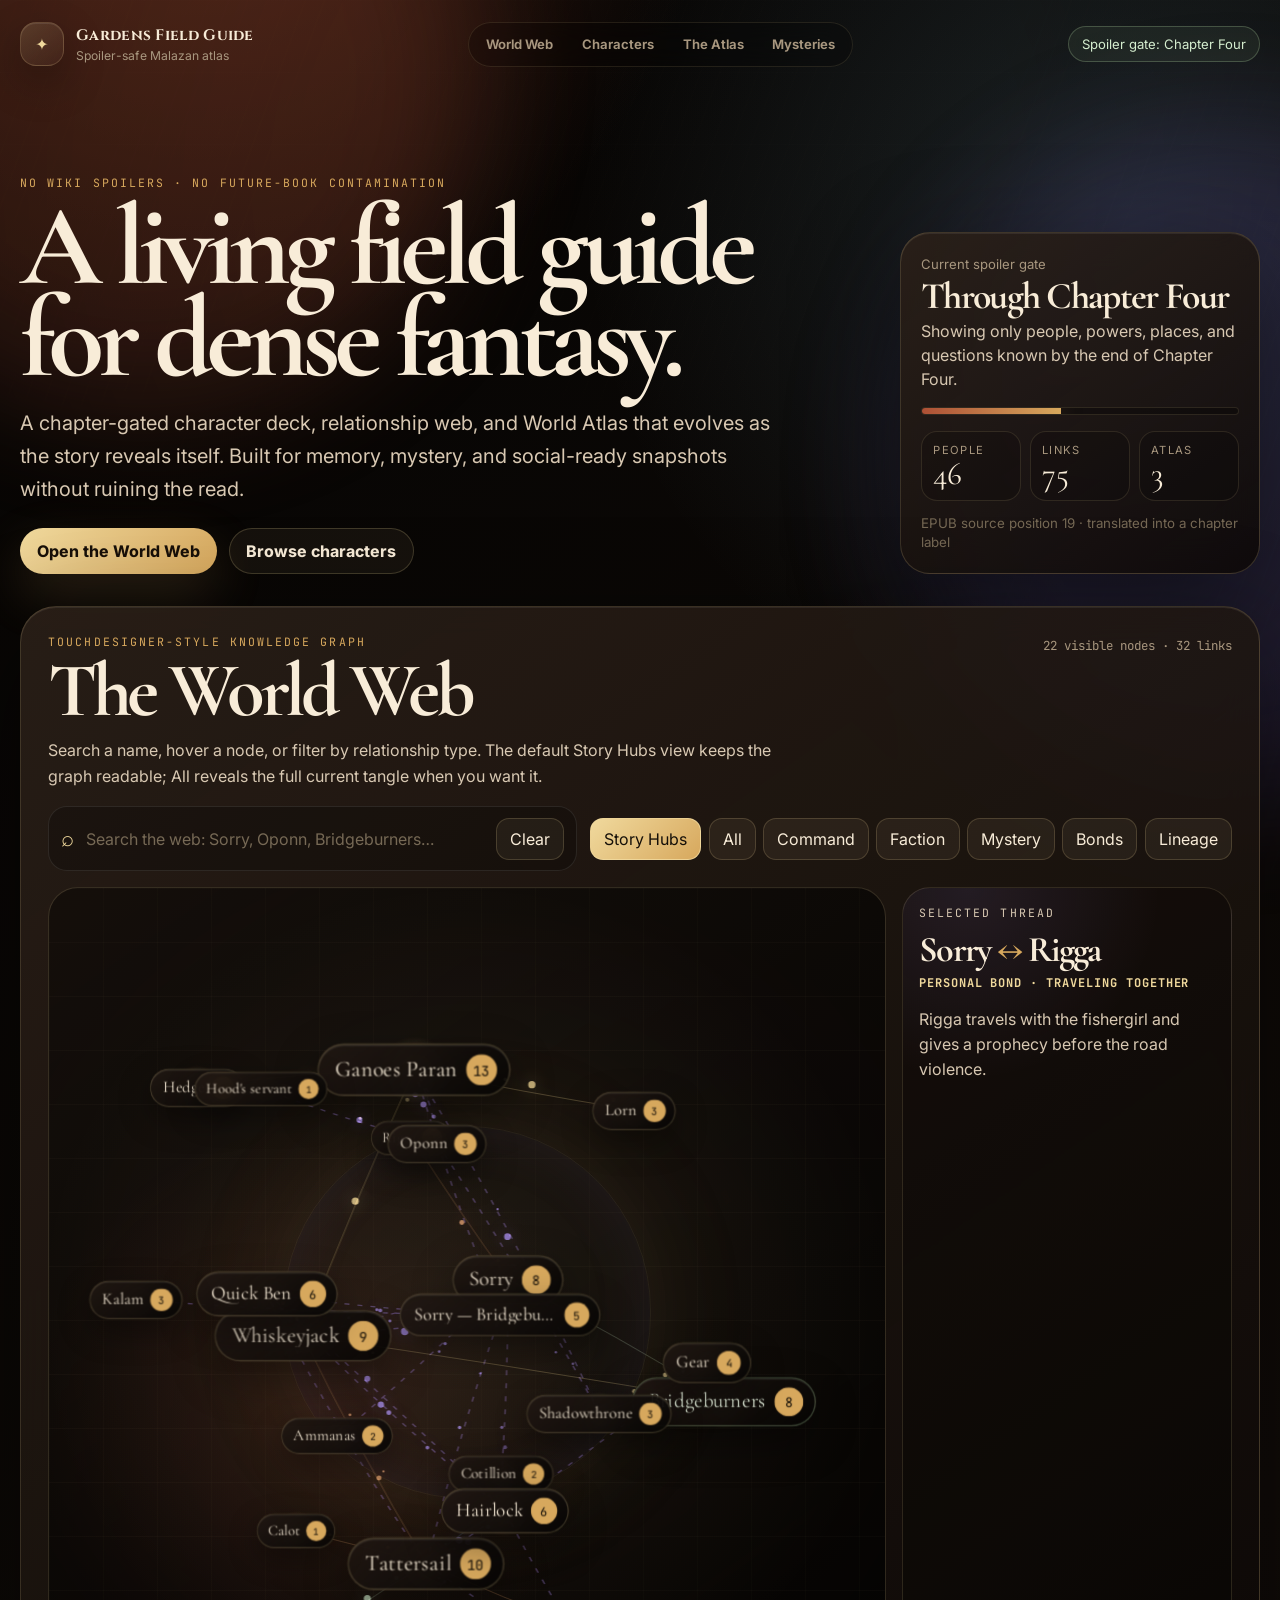
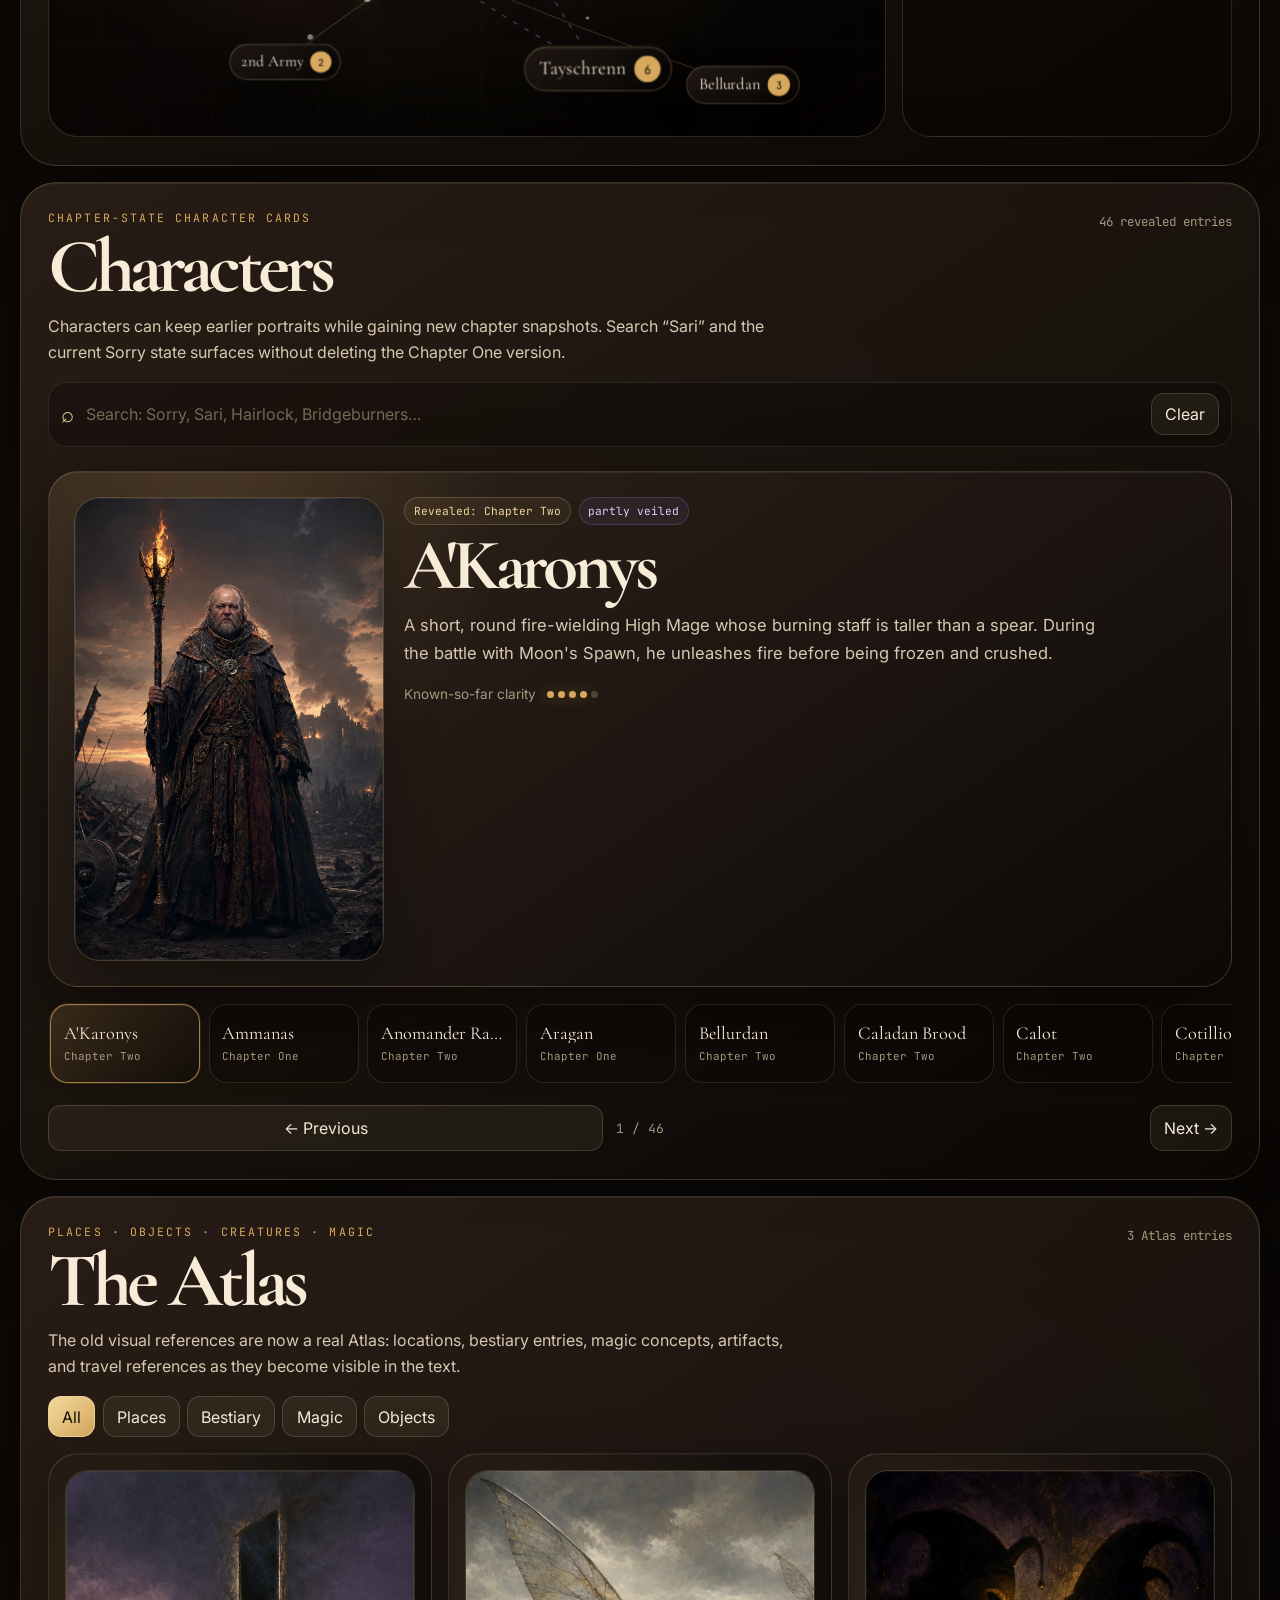
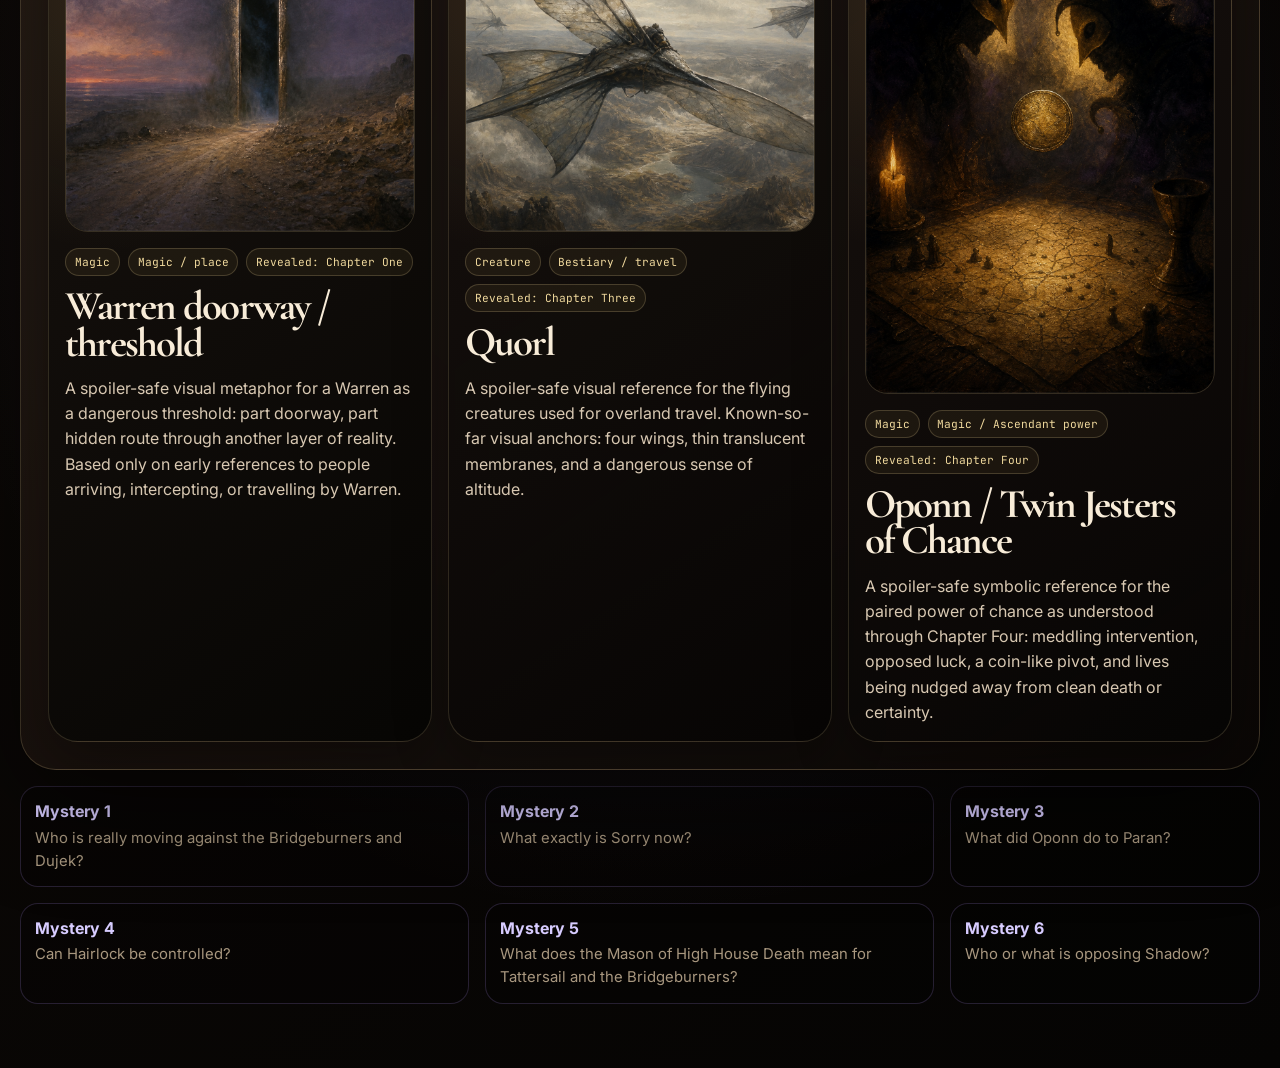
==== commit 045feea0: "Deploy magical World Web update" ====
--- a/index.html
+++ b/index.html
@@ -7,7 +7,7 @@
   <link rel="preconnect" href="https://fonts.googleapis.com">
   <link rel="preconnect" href="https://fonts.gstatic.com" crossorigin>
   <link href="https://fonts.googleapis.com/css2?family=Cinzel:wght@500;600;700&family=Cormorant+Garamond:wght@500;600;700&family=Inter:wght@400;500;600;700;800&family=JetBrains+Mono:wght@400;500&display=swap" rel="stylesheet">
-  <link rel="stylesheet" href="styles.css?v=20260714-atlas-overhaul" />
+  <link rel="stylesheet" href="styles.css?v=20260714-world-web-full-tilt" />
 </head>
 <body>
   <div class="ambient ambient-one" aria-hidden="true"></div>
@@ -166,6 +166,6 @@
     </section>
   </main>
 
-  <script src="app.js?v=20260714-atlas-overhaul"></script>
+  <script src="app.js?v=20260714-world-web-full-tilt"></script>
 </body>
 </html>
--- a/styles.css
+++ b/styles.css
@@ -131,20 +131,11 @@
 .world-grid { display: grid; grid-template-columns: minmax(0, 1fr) 330px; gap: 1rem; align-items: stretch; }
 .map-panel { min-width: 0; }
 .map-stage { position: relative; min-height: clamp(660px, 68vw, 850px); border: 1px solid rgba(240,217,157,.16); border-radius: 30px; overflow: hidden; background: radial-gradient(circle at 50% 50%, rgba(240,217,157,.08), transparent 27rem), radial-gradient(circle at 32% 62%, rgba(173,80,53,.16), transparent 18rem), linear-gradient(145deg, rgba(0,0,0,.28), rgba(0,0,0,.58)); }
-.map-canvas, .map-veil, .map-edge, .map-edge svg, .map-orb { position: absolute; inset: 0; }
+.map-canvas, .map-veil, .map-fx-canvas, .map-orb { position: absolute; inset: 0; }
 .map-canvas { overflow: hidden; border-radius: inherit; }
+.map-fx-canvas { width: 100%; height: 100%; z-index: 1; pointer-events: none; opacity: .96; filter: saturate(1.08) contrast(1.05); }
 .map-veil { pointer-events: none; background-image: linear-gradient(rgba(240,217,157,.036) 1px, transparent 1px), linear-gradient(90deg, rgba(240,217,157,.026) 1px, transparent 1px), radial-gradient(circle at center, transparent 0 32%, rgba(0,0,0,.24) 88%); background-size: 54px 54px, 54px 54px, 100% 100%; opacity: .7; }
-.map-orb { width: 44%; height: 44%; margin: auto; border: 1px solid rgba(240,217,157,.08); border-radius: 999px; box-shadow: 0 0 120px rgba(215,168,93,.08), inset 0 0 60px rgba(155,130,215,.08); animation: slowPulse 7s ease-in-out infinite; pointer-events: none; }
-.map-edge { border: 0; padding: 0; background: transparent; opacity: calc(var(--alpha, .72) * .72); mix-blend-mode: screen; transition: opacity .18s ease, filter .18s ease; }
-.map-edge.is-muted { opacity: .05; pointer-events: none; }
-.map-edge line { stroke: rgba(215,168,93,.58); stroke-width: .42; vector-effect: non-scaling-stroke; filter: drop-shadow(0 0 7px rgba(215,168,93,.24)); }
-.map-edge line.uncertain { stroke: rgba(155,130,215,.68); stroke-dasharray: 3 3; }
-.map-edge-command line { stroke: rgba(215,168,93,.82); }
-.map-edge-lineage line { stroke: rgba(152,184,141,.78); }
-.map-edge-mystery line, .map-edge-uncertain line { stroke: rgba(155,130,215,.78); }
-.map-edge-faction line { stroke: rgba(205,229,199,.65); }
-.map-edge:hover, .map-edge.is-selected, .map-edge.is-related { opacity: 1; filter: brightness(1.55); }
-.map-edge.is-selected line, .map-edge.is-related line { stroke-width: .9; }
+.map-orb { width: 44%; height: 44%; margin: auto; border: 1px solid rgba(240,217,157,.08); border-radius: 999px; box-shadow: 0 0 120px rgba(215,168,93,.08), inset 0 0 60px rgba(155,130,215,.08); animation: slowPulse 7s ease-in-out infinite; pointer-events: none; z-index: 2; }
 .map-node { position: absolute; left: calc(var(--x) * 1%); top: calc(var(--y) * 1%); transform: translate(-50%, -50%) scale(var(--node-scale, 1)); display: grid; grid-template-columns: minmax(0, 1fr) auto; align-items: center; gap: .42rem; max-width: 184px; min-height: 39px; border: 1px solid rgba(240,217,157,.22); border-radius: 999px; padding: .45rem .58rem .45rem .76rem; color: var(--ink); background: linear-gradient(145deg, rgba(33, 24, 19, .94), rgba(6, 5, 4, .88)); box-shadow: 0 12px 34px rgba(0,0,0,.38), inset 0 1px rgba(255,255,255,.08); backdrop-filter: blur(12px); z-index: 3; transition: transform .18s ease, border-color .18s ease, background .18s ease, box-shadow .18s ease, opacity .18s ease; }
 .map-node span { overflow: hidden; text-overflow: ellipsis; white-space: nowrap; font-family: var(--serif); font-size: clamp(.9rem, 1.3vw, 1.1rem); line-height: 1; }
 .map-node em { display: grid; place-items: center; width: 23px; height: 23px; border-radius: 99px; color: #130e08; background: var(--gold); font-family: var(--mono); font-size: .65rem; font-style: normal; }
@@ -152,7 +143,8 @@
 .map-node-concept { border-color: rgba(155,130,215,.34); }
 .map-node.is-muted { opacity: .18; filter: grayscale(.7); }
 .map-node.is-matched { border-color: var(--gold-2); box-shadow: 0 0 0 1px rgba(240,217,157,.35), 0 0 36px rgba(215,168,93,.22); }
-.map-node:hover, .map-node.is-selected, .map-node.is-related { transform: translate(-50%, -50%) scale(calc(var(--node-scale, 1) * 1.1)); border-color: rgba(240,217,157,.72); background: linear-gradient(145deg, rgba(70, 50, 34, .98), rgba(15, 10, 8, .96)); box-shadow: 0 18px 48px rgba(0,0,0,.45), 0 0 0 1px rgba(215,168,93,.2), 0 0 34px rgba(215,168,93,.18); z-index: 9; }
+.map-node { box-shadow: 0 12px 34px rgba(0,0,0,.38), inset 0 1px rgba(255,255,255,.08), 0 0 calc(var(--hover-glow, 0) * 46px) rgba(215,168,93,.34); }
+.map-node:hover, .map-node.is-selected, .map-node.is-related { transform: translate(-50%, -50%) scale(calc(var(--node-scale, 1) * 1.1)); border-color: rgba(240,217,157,.72); background: linear-gradient(145deg, rgba(70, 50, 34, .98), rgba(15, 10, 8, .96)); box-shadow: 0 18px 48px rgba(0,0,0,.45), 0 0 0 1px rgba(215,168,93,.2), 0 0 42px rgba(215,168,93,.26), 0 0 calc(var(--hover-glow, 0) * 70px) rgba(170,146,230,.38); z-index: 9; }
 .map-detail { min-height: 100%; border: 1px solid rgba(240,217,157,.14); border-radius: 28px; padding: 1rem; background: radial-gradient(circle at 20% 0, rgba(155,130,215,.12), transparent 12rem), rgba(0,0,0,.24); }
 .map-detail h3 { margin: .1rem 0 .55rem; font-family: var(--serif); font-size: 2.25rem; line-height: .9; letter-spacing: -.045em; }
 .map-detail h3 span { color: var(--gold); }
@@ -200,14 +192,14 @@
 .card-progress { color: var(--muted); font-family: var(--mono); font-size: .8rem; }
 
 .atlas-tabs { margin: 1rem 0; }
-.reference-grid { display: grid; grid-template-columns: repeat(auto-fit, minmax(310px, 1fr)); gap: 1rem; }
-.reference-card { display: grid; grid-template-columns: minmax(220px, .92fr) minmax(0, 1fr); gap: 1rem; border: 1px solid rgba(240,217,157,.16); border-radius: 30px; padding: 1rem; background: radial-gradient(circle at 18% 16%, rgba(215,168,93,.13), transparent 16rem), linear-gradient(145deg, rgba(24,18,15,.96), rgba(6,5,4,.92)); box-shadow: 0 18px 54px rgba(0,0,0,.32), inset 0 1px rgba(255,255,255,.06); }
-.reference-art { position: relative; margin: 0; min-height: 300px; border: 1px solid rgba(240,217,157,.18); border-radius: 23px; overflow: hidden; background: rgba(0,0,0,.28); }
-.reference-art img { width: 100%; height: 100%; min-height: 300px; display: block; object-fit: cover; object-position: center; }
+.reference-grid { display: grid; grid-template-columns: repeat(auto-fit, minmax(300px, 1fr)); gap: 1rem; }
+.reference-card { display: grid; grid-template-rows: auto 1fr; gap: 1rem; border: 1px solid rgba(240,217,157,.16); border-radius: 30px; padding: 1rem; background: radial-gradient(circle at 18% 16%, rgba(215,168,93,.13), transparent 16rem), linear-gradient(145deg, rgba(24,18,15,.96), rgba(6,5,4,.92)); box-shadow: 0 18px 54px rgba(0,0,0,.32), inset 0 1px rgba(255,255,255,.06); }
+.reference-art { position: relative; margin: 0; min-height: 360px; border: 1px solid rgba(240,217,157,.18); border-radius: 23px; overflow: hidden; background: rgba(0,0,0,.28); }
+.reference-art img { width: 100%; height: 100%; min-height: 360px; display: block; object-fit: cover; object-position: center; }
 .reference-art::after { content: ""; position: absolute; inset: 0; pointer-events: none; box-shadow: inset 0 0 0 1px rgba(255,255,255,.05), inset 0 -70px 95px rgba(0,0,0,.24); }
-.reference-copy { align-self: center; min-width: 0; }
-.reference-copy h3 { margin: .25rem 0 0; font-family: var(--serif); font-size: clamp(2.25rem, 4vw, 3.9rem); line-height: .86; letter-spacing: -0.048em; }
-.reference-copy p { margin: .95rem 0 0; color: var(--ink-soft); line-height: 1.64; }
+.reference-copy { align-self: start; min-width: 0; }
+.reference-copy h3 { margin: .25rem 0 0; font-family: var(--serif); font-size: clamp(2rem, 3.2vw, 3.25rem); line-height: .88; letter-spacing: -0.048em; }
+.reference-copy p { margin: .95rem 0 0; color: var(--ink-soft); line-height: 1.58; }
 
 .lower-grid { display: grid; grid-template-columns: minmax(0, 1fr) minmax(0, 1fr) 310px; gap: 1rem; }
 .lore-panel { border-radius: 30px; padding: 1.1rem; }
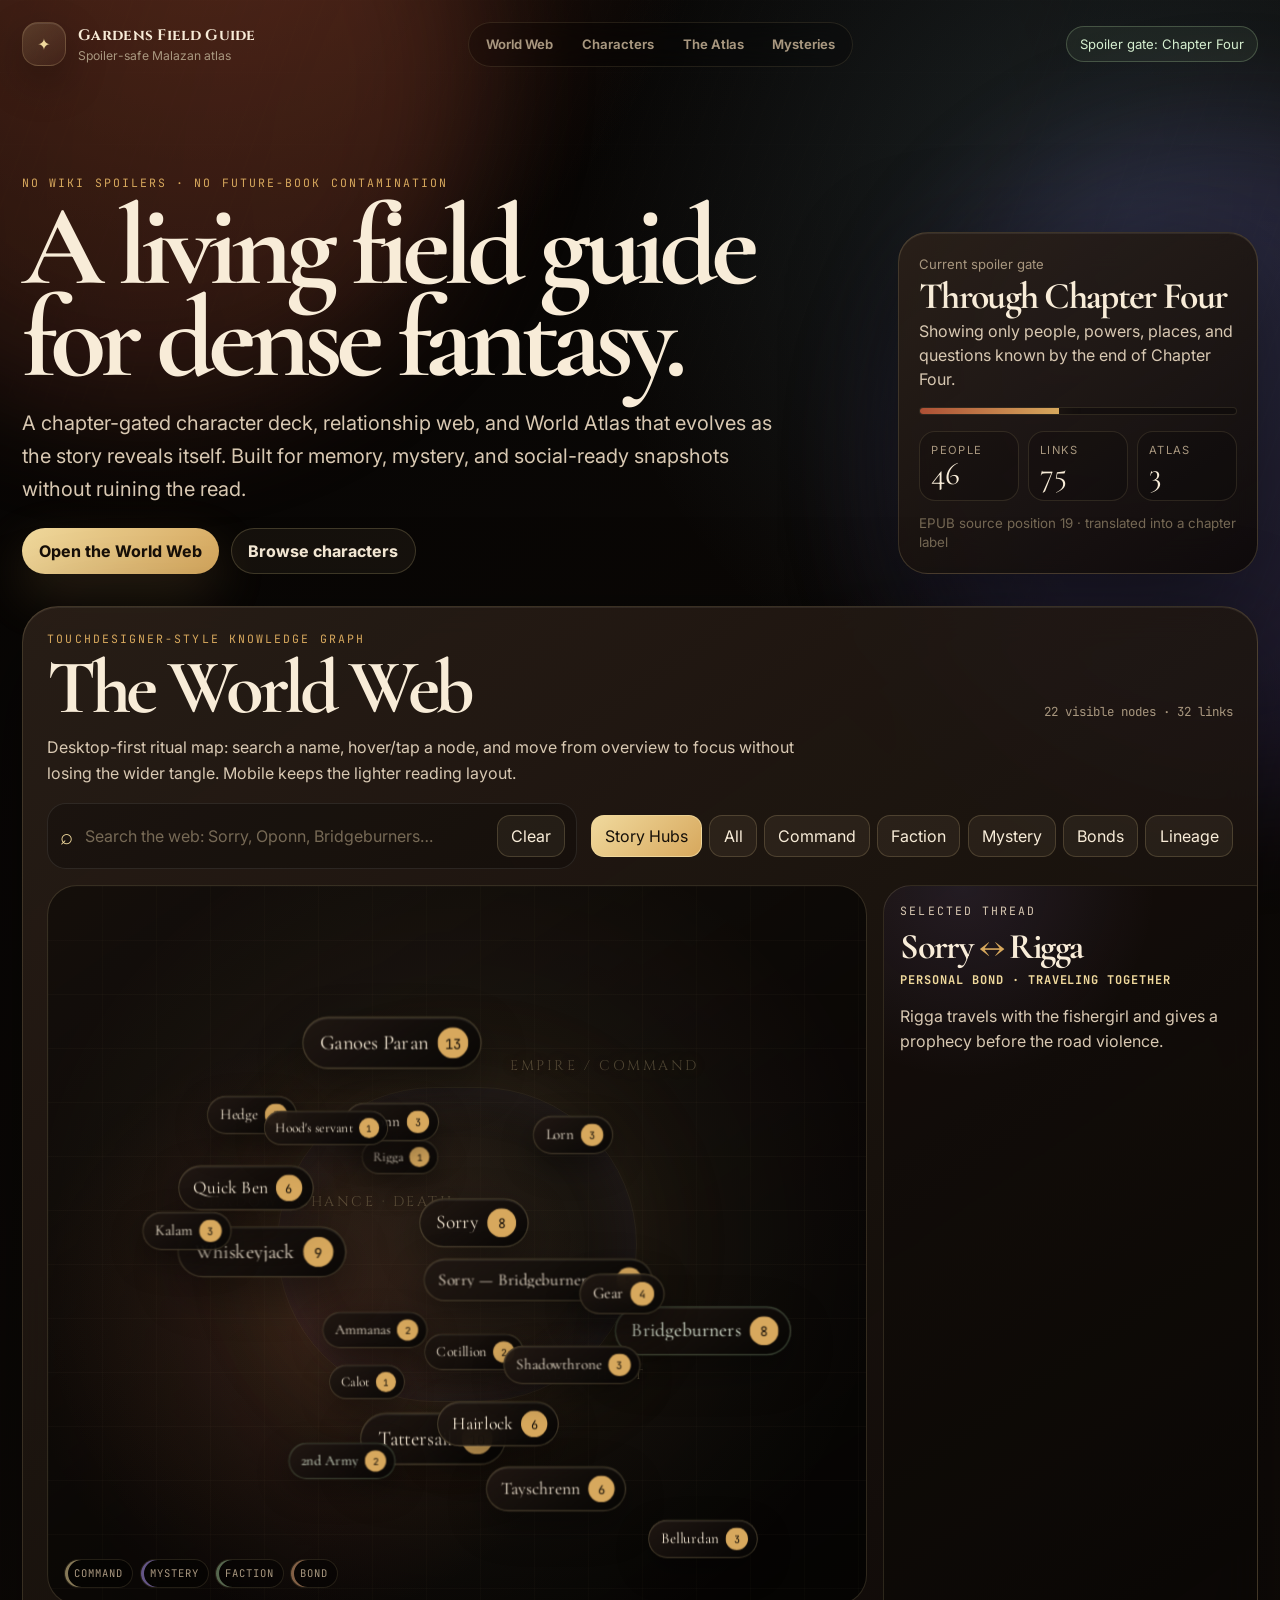
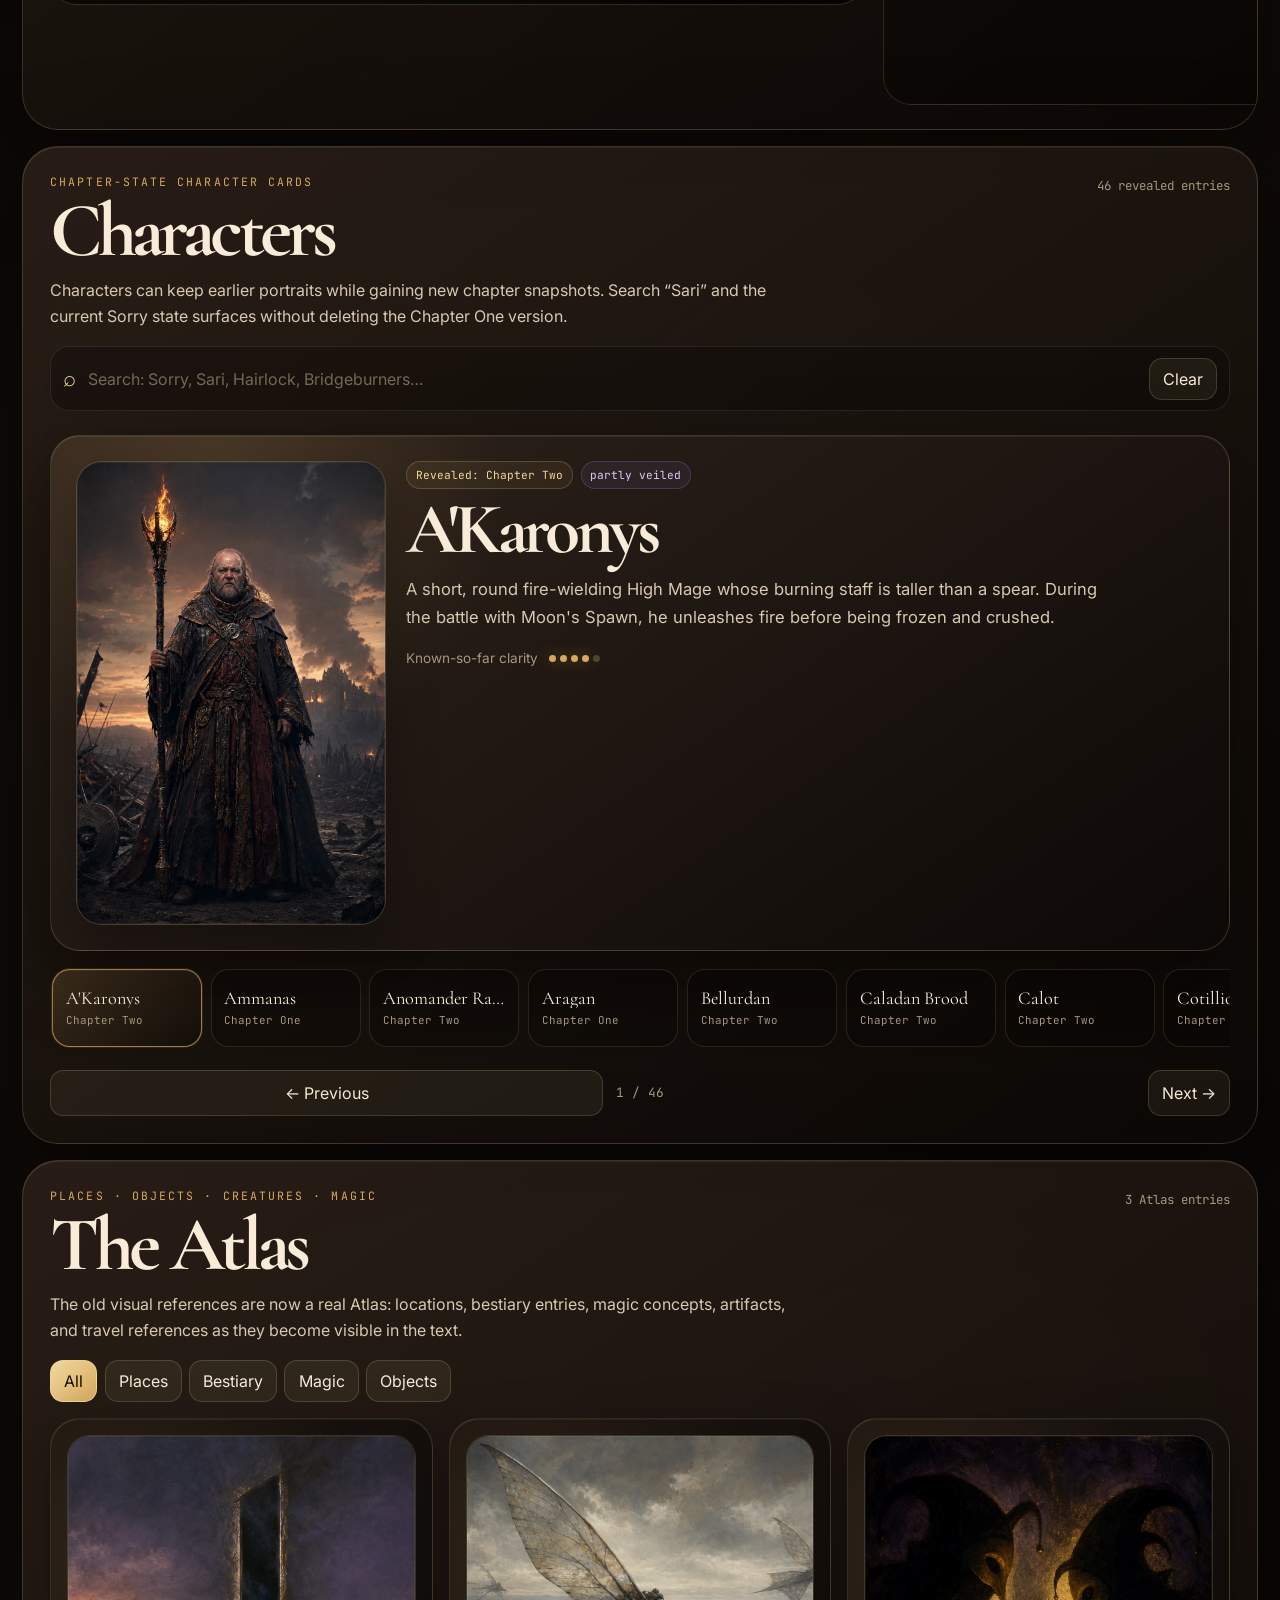
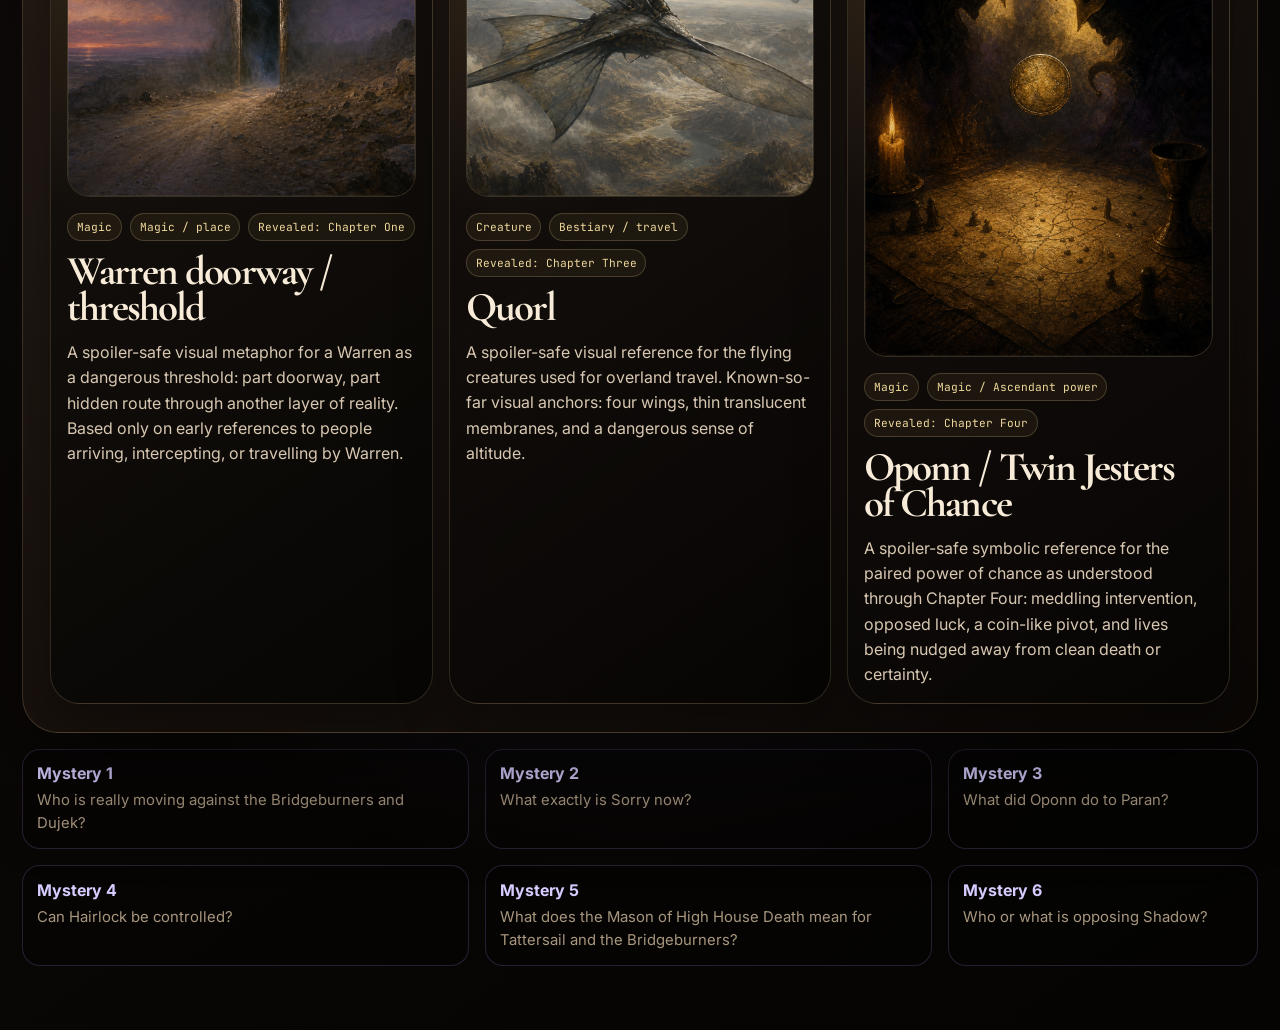
==== commit 811507c5: "Deploy optimized desktop World Web" ====
--- a/index.html
+++ b/index.html
@@ -7,7 +7,7 @@
   <link rel="preconnect" href="https://fonts.googleapis.com">
   <link rel="preconnect" href="https://fonts.gstatic.com" crossorigin>
   <link href="https://fonts.googleapis.com/css2?family=Cinzel:wght@500;600;700&family=Cormorant+Garamond:wght@500;600;700&family=Inter:wght@400;500;600;700;800&family=JetBrains+Mono:wght@400;500&display=swap" rel="stylesheet">
-  <link rel="stylesheet" href="styles.css?v=20260714-world-web-full-tilt" />
+  <link rel="stylesheet" href="styles.css?v=20260714-desktop-world-web-v2" />
 </head>
 <body>
   <div class="ambient ambient-one" aria-hidden="true"></div>
@@ -67,7 +67,7 @@
         </div>
         <p id="map-count" class="count-label">Loading…</p>
       </div>
-      <p class="section-lede">Search a name, hover a node, or filter by relationship type. The default Story Hubs view keeps the graph readable; All reveals the full current tangle when you want it.</p>
+      <p class="section-lede">Desktop-first ritual map: search a name, hover/tap a node, and move from overview to focus without losing the wider tangle. Mobile keeps the lighter reading layout.</p>
 
       <div class="graph-console">
         <div class="graph-search" role="search">
@@ -166,6 +166,6 @@
     </section>
   </main>
 
-  <script src="app.js?v=20260714-world-web-full-tilt"></script>
+  <script src="app.js?v=20260714-desktop-world-web-v2"></script>
 </body>
 </html>
--- a/styles.css
+++ b/styles.css
@@ -71,7 +71,7 @@
 a { color: inherit; }
 button:focus-visible, input:focus-visible, a:focus-visible { outline: 2px solid var(--gold); outline-offset: 3px; }
 
-.masthead, main { width: min(1240px, calc(100vw - 32px)); margin: 0 auto; }
+.masthead, main { width: min(1560px, calc(100vw - 44px)); margin: 0 auto; }
 .topbar {
   display: grid;
   grid-template-columns: auto 1fr auto;
@@ -128,14 +128,21 @@
 .graph-filters, .atlas-tabs { display: flex; flex-wrap: wrap; gap: .45rem; }
 .graph-filters button[aria-pressed="true"], .atlas-tabs button[aria-pressed="true"] { color: #150f08; border-color: rgba(240,217,157,.8); background: linear-gradient(135deg, var(--gold-2), var(--gold)); }
 
-.world-grid { display: grid; grid-template-columns: minmax(0, 1fr) 330px; gap: 1rem; align-items: stretch; }
+.world-grid { display: grid; grid-template-columns: minmax(0, 1fr) 380px; gap: 1rem; align-items: stretch; }
 .map-panel { min-width: 0; }
-.map-stage { position: relative; min-height: clamp(660px, 68vw, 850px); border: 1px solid rgba(240,217,157,.16); border-radius: 30px; overflow: hidden; background: radial-gradient(circle at 50% 50%, rgba(240,217,157,.08), transparent 27rem), radial-gradient(circle at 32% 62%, rgba(173,80,53,.16), transparent 18rem), linear-gradient(145deg, rgba(0,0,0,.28), rgba(0,0,0,.58)); }
+.map-stage { position: relative; min-height: clamp(720px, 54vw, 920px); border: 1px solid rgba(240,217,157,.16); border-radius: 30px; overflow: hidden; background: radial-gradient(circle at 50% 50%, rgba(240,217,157,.08), transparent 27rem), radial-gradient(circle at 32% 62%, rgba(173,80,53,.16), transparent 18rem), linear-gradient(145deg, rgba(0,0,0,.28), rgba(0,0,0,.58)); }
 .map-canvas, .map-veil, .map-fx-canvas, .map-orb { position: absolute; inset: 0; }
 .map-canvas { overflow: hidden; border-radius: inherit; }
 .map-fx-canvas { width: 100%; height: 100%; z-index: 1; pointer-events: none; opacity: .96; filter: saturate(1.08) contrast(1.05); }
 .map-veil { pointer-events: none; background-image: linear-gradient(rgba(240,217,157,.036) 1px, transparent 1px), linear-gradient(90deg, rgba(240,217,157,.026) 1px, transparent 1px), radial-gradient(circle at center, transparent 0 32%, rgba(0,0,0,.24) 88%); background-size: 54px 54px, 54px 54px, 100% 100%; opacity: .7; }
 .map-orb { width: 44%; height: 44%; margin: auto; border: 1px solid rgba(240,217,157,.08); border-radius: 999px; box-shadow: 0 0 120px rgba(215,168,93,.08), inset 0 0 60px rgba(155,130,215,.08); animation: slowPulse 7s ease-in-out infinite; pointer-events: none; z-index: 2; }
+.cluster-label { position: absolute; left: calc(var(--x) * 1%); top: calc(var(--y) * 1%); transform: translate(-50%, -50%); z-index: 2; pointer-events: none; color: rgba(240,217,157,.26); font-family: var(--cinzel); font-size: clamp(.75rem, 1.1vw, 1rem); letter-spacing: .18em; text-transform: uppercase; text-shadow: 0 0 22px rgba(215,168,93,.24); white-space: nowrap; }
+.graph-legend { position: absolute; left: 1rem; bottom: 1rem; z-index: 7; display: flex; flex-wrap: wrap; gap: .4rem; max-width: min(520px, calc(100% - 2rem)); pointer-events: none; }
+.graph-legend span { border: 1px solid rgba(240,217,157,.12); border-radius: 999px; padding: .38rem .55rem; color: var(--muted); background: rgba(0,0,0,.42); backdrop-filter: blur(10px); font-family: var(--mono); font-size: .66rem; text-transform: uppercase; letter-spacing: .1em; }
+.legend-command { box-shadow: inset 3px 0 rgba(240,217,157,.55); }
+.legend-mystery { box-shadow: inset 3px 0 rgba(170,146,230,.58); }
+.legend-faction { box-shadow: inset 3px 0 rgba(152,184,141,.55); }
+.legend-bond { box-shadow: inset 3px 0 rgba(232,171,124,.55); }
 .map-node { position: absolute; left: calc(var(--x) * 1%); top: calc(var(--y) * 1%); transform: translate(-50%, -50%) scale(var(--node-scale, 1)); display: grid; grid-template-columns: minmax(0, 1fr) auto; align-items: center; gap: .42rem; max-width: 184px; min-height: 39px; border: 1px solid rgba(240,217,157,.22); border-radius: 999px; padding: .45rem .58rem .45rem .76rem; color: var(--ink); background: linear-gradient(145deg, rgba(33, 24, 19, .94), rgba(6, 5, 4, .88)); box-shadow: 0 12px 34px rgba(0,0,0,.38), inset 0 1px rgba(255,255,255,.08); backdrop-filter: blur(12px); z-index: 3; transition: transform .18s ease, border-color .18s ease, background .18s ease, box-shadow .18s ease, opacity .18s ease; }
 .map-node span { overflow: hidden; text-overflow: ellipsis; white-space: nowrap; font-family: var(--serif); font-size: clamp(.9rem, 1.3vw, 1.1rem); line-height: 1; }
 .map-node em { display: grid; place-items: center; width: 23px; height: 23px; border-radius: 99px; color: #130e08; background: var(--gold); font-family: var(--mono); font-size: .65rem; font-style: normal; }
@@ -215,6 +222,15 @@
 
 @keyframes slowPulse { 0%,100% { transform: scale(.96); opacity: .42; } 50% { transform: scale(1.08); opacity: .72; } }
 
+@media (min-width: 1180px) {
+  .world-shell { padding: clamp(1.15rem, 1.9vw, 2.1rem); }
+  .world-heading { align-items: end; }
+  .world-grid { grid-template-columns: minmax(820px, 1fr) 400px; }
+  .map-detail { position: sticky; top: 1rem; align-self: start; min-height: min(820px, calc(100vh - 2rem)); }
+  .map-node { max-width: 210px; }
+  .map-node span { font-size: clamp(.96rem, .78vw, 1.18rem); }
+}
+
 @media (max-width: 1060px) {
   .topbar { grid-template-columns: 1fr auto; }
   .nav-links { grid-column: 1 / -1; justify-self: stretch; order: 3; }
@@ -232,6 +248,8 @@
   .graph-search, .search-wrap { grid-template-columns: auto 1fr; }
   .graph-search button, .search-wrap button { grid-column: 1 / -1; width: 100%; }
   .map-stage { min-height: 640px; }
+  .map-fx-canvas { opacity: .52; filter: none; }
+  .cluster-label, .graph-legend { display: none; }
   .map-node { max-width: 132px; min-height: 36px; padding: .38rem .42rem .38rem .55rem; }
   .map-node span { font-size: .88rem; }
   .map-node em { width: 20px; height: 20px; font-size: .6rem; }
